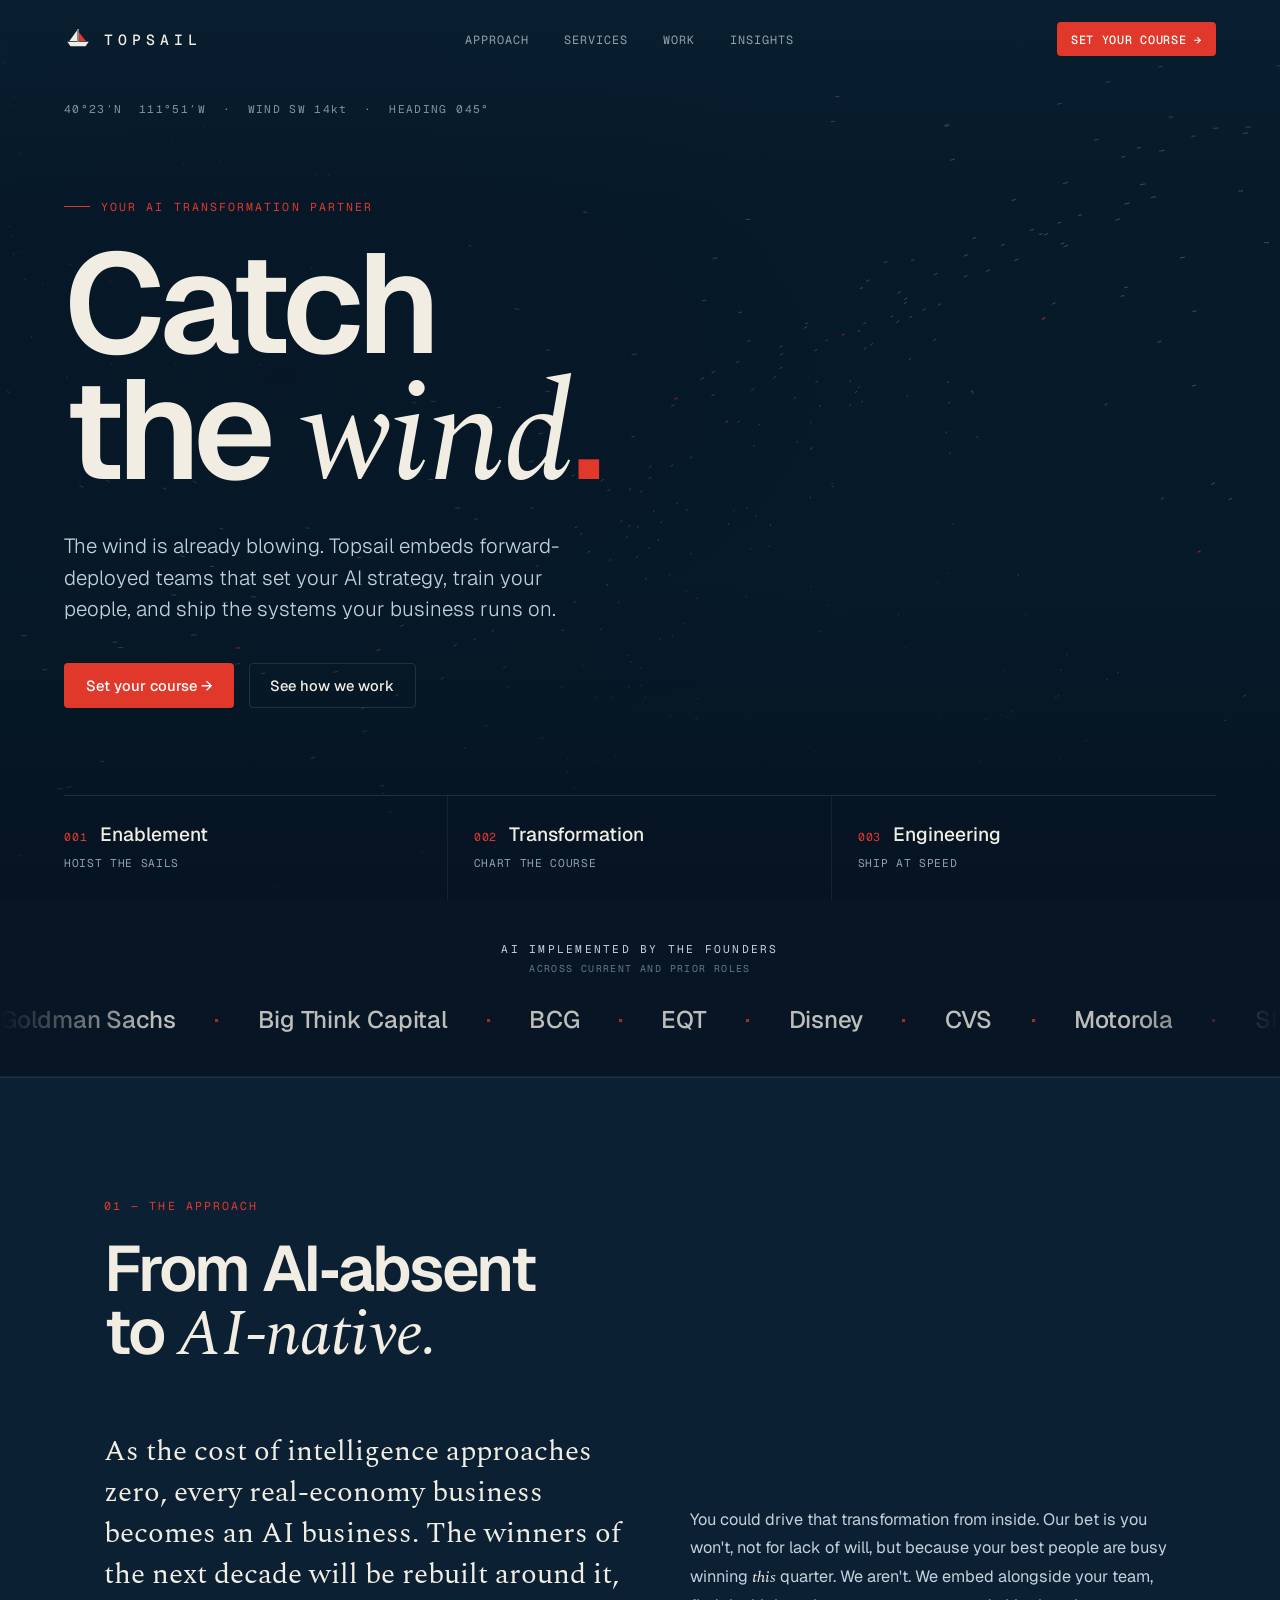
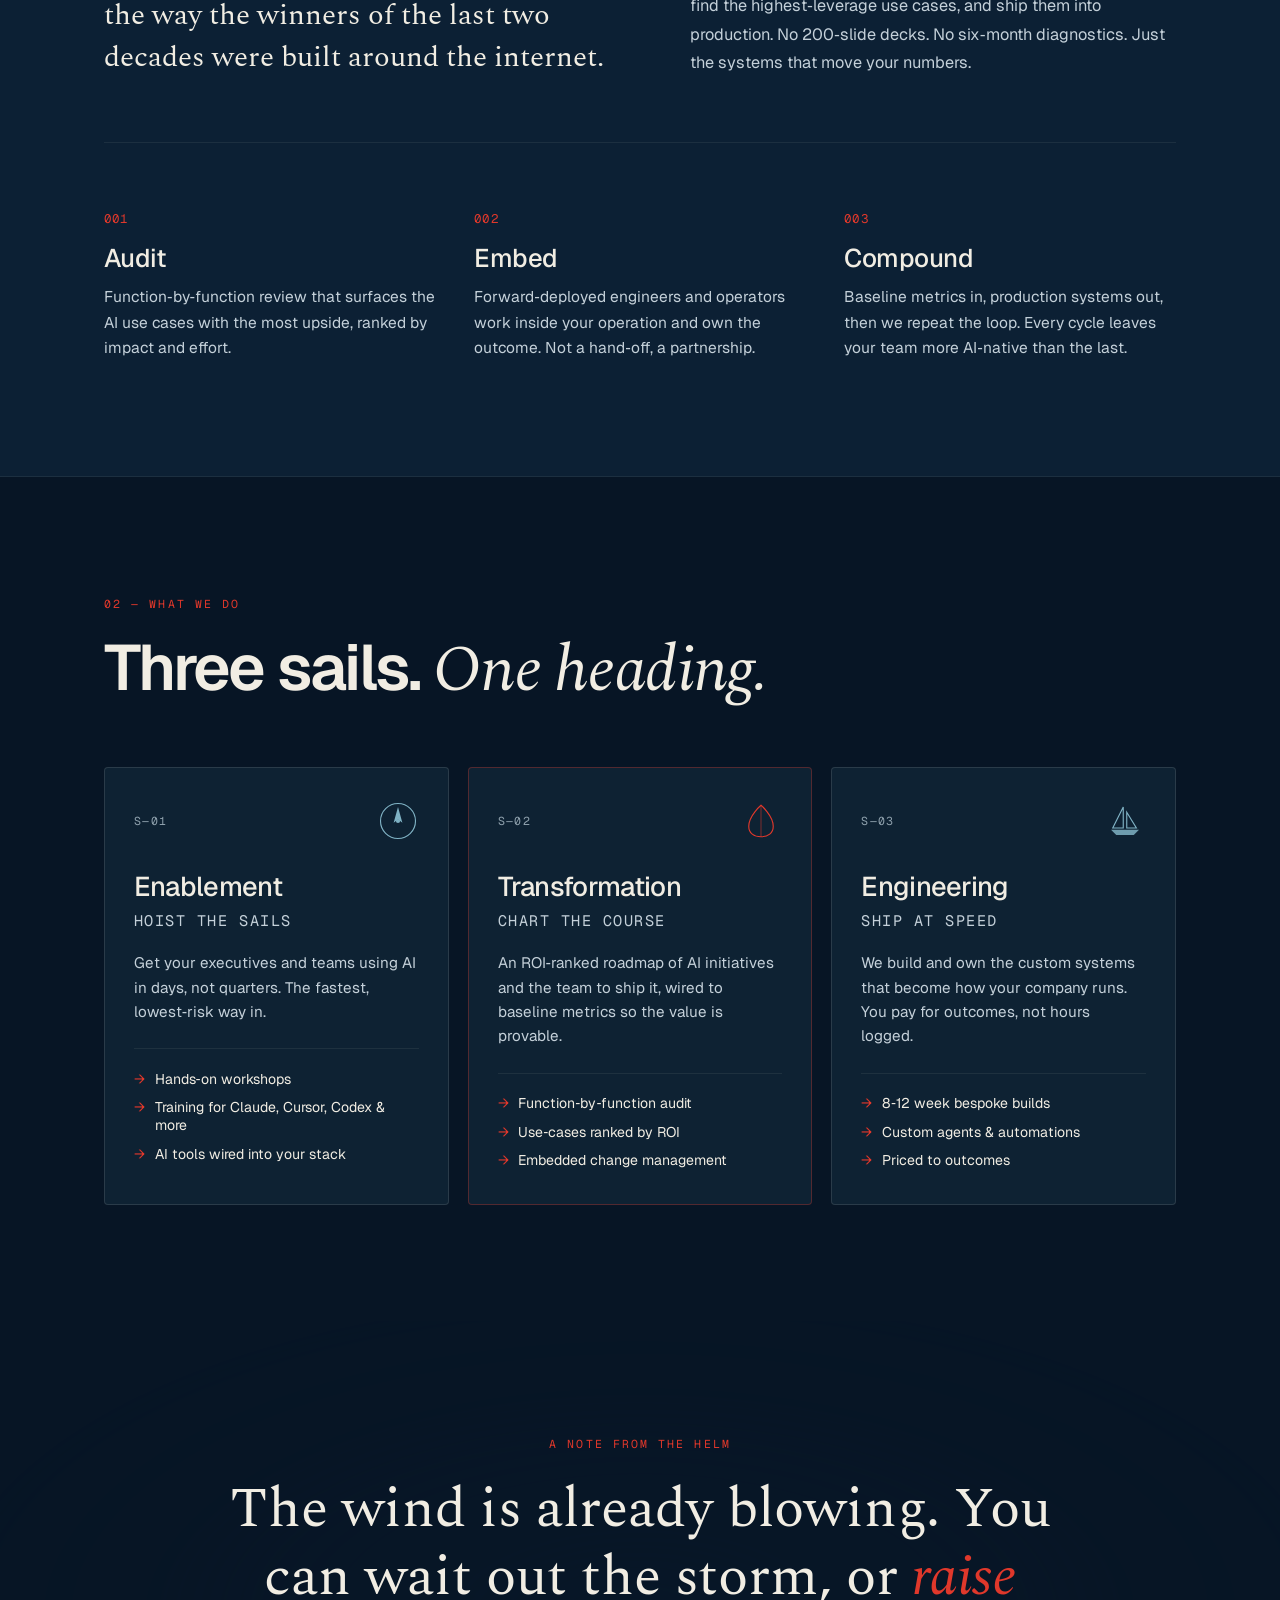
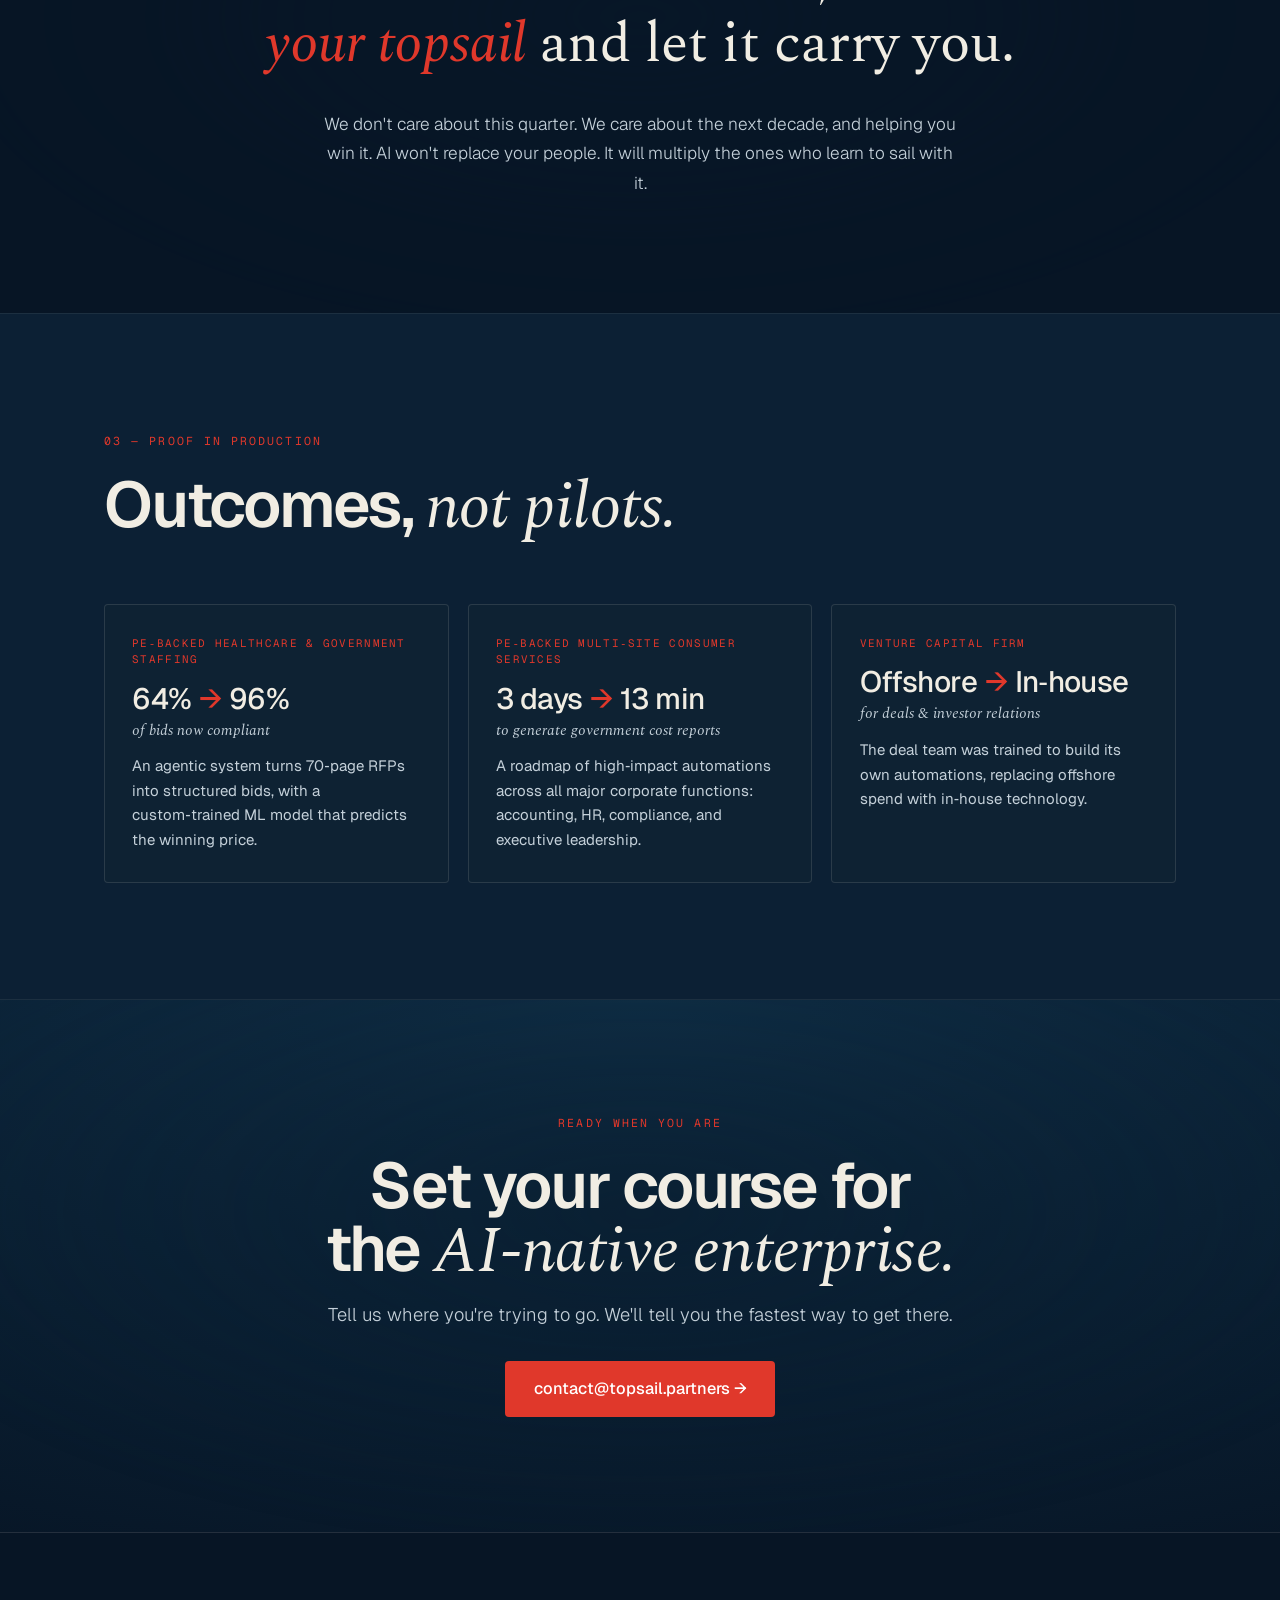
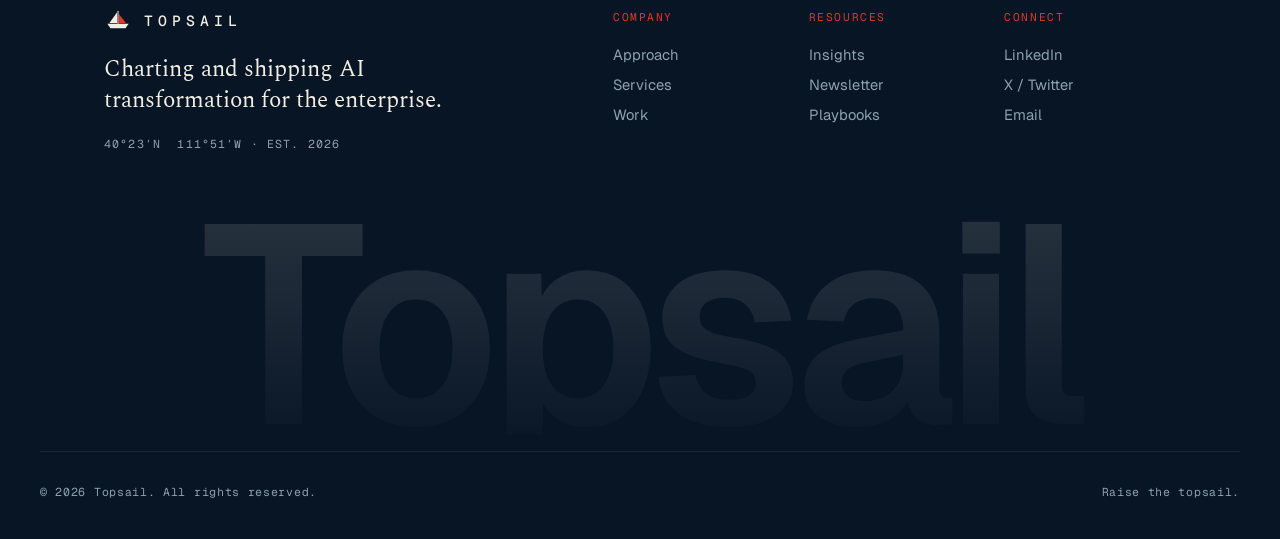
==== index.html @ 663efe36 "Add Insights blog page with wind-driven page transitions - New insights.html: Accenture-style insigh" ====
<!DOCTYPE html>
<html lang="en">
<head>
  <meta charset="UTF-8" />
  <meta name="viewport" content="width=device-width, initial-scale=1.0" />
  <title>Topsail — Your AI transformation partner</title>
  <meta name="description" content="Topsail embeds forward-deployed teams to set your AI strategy, train your people, and build the systems that run your business. Outcomes in weeks, not years." />
  <link rel="preconnect" href="https://fonts.googleapis.com" />
  <link rel="preconnect" href="https://fonts.gstatic.com" crossorigin />
  <link href="https://fonts.googleapis.com/css2?family=Geist:wght@300;400;500;600;700&family=Geist+Mono:wght@400;500&family=Spectral:ital,wght@0,400;0,500;0,600;1,400;1,500;1,600&display=swap" rel="stylesheet" />
  <link rel="stylesheet" href="styles.css" />
  <script>
    /* apply arrival state before first paint so the scene settles in on the wind without a flash */
    (function () { try {
      if (matchMedia("(prefers-reduced-motion: reduce)").matches) return;
      var g = sessionStorage.getItem("topsail:gust"); if (!g) return;
      var d = JSON.parse(g);
      if (d && d.dir && Date.now() - d.ts < 2500) {
        var r = document.documentElement;
        r.classList.add("arriving");
        r.style.setProperty("--wx", d.dir.x);
        r.style.setProperty("--wy", d.dir.y);
      }
    } catch (e) {} })();
  </script>
  <noscript><style>.reveal{opacity:1!important;transform:none!important}.hero__sea,.manifesto__sea{display:none}</style></noscript>
</head>
<body>
  <!-- ===== NAV ===== -->
  <header class="nav" id="nav">
    <a class="nav__brand" href="#top" aria-label="Topsail home">
      <svg class="nav__mark" viewBox="0 0 80 64" aria-hidden="true">
        <line x1="40" y1="40" x2="40" y2="3" stroke="currentColor" stroke-width="3"/>
        <polygon points="37,7 37,38 15,38" fill="currentColor"/>
        <polygon points="43,12 43,38 63,38" fill="#e0382b"/>
        <polygon points="9,40 71,40 62,53 18,53" fill="currentColor"/>
      </svg>
      <span class="nav__word">TOPSAIL</span>
    </a>
    <nav class="nav__links" aria-label="Primary">
      <a href="#approach">Approach</a>
      <a href="#services">Services</a>
      <a href="#work">Work</a>
      <a href="insights.html">Insights</a>
    </nav>
    <a href="#contact" class="btn btn--solid nav__cta">Set your course →</a>
    <button class="nav__menu" id="navMenu" aria-label="Menu" aria-expanded="false" aria-controls="mobileMenu">≡</button>
  </header>

  <!-- ===== MOBILE MENU ===== -->
  <div class="navmenu" id="mobileMenu" aria-hidden="true">
    <a href="#approach">Approach</a>
    <a href="#services">Services</a>
    <a href="#work">Work</a>
    <a href="insights.html">Insights</a>
    <a href="#contact" class="btn btn--solid">Set your course →</a>
  </div>

  <div class="flow">
  <!-- ===== HERO ===== -->
  <section class="hero" id="top">
    <canvas class="hero__sea" id="seaHero" aria-hidden="true"></canvas>
    <div class="hero__veil" aria-hidden="true"></div>
    <div class="hero__fade" aria-hidden="true"></div>

    <p class="hero__coords mono" aria-hidden="true">40°23′N&nbsp;&nbsp;111°51′W&nbsp;&nbsp;·&nbsp;&nbsp;WIND&nbsp;SW&nbsp;14kt&nbsp;&nbsp;·&nbsp;&nbsp;HEADING&nbsp;045°</p>

    <div class="hero__inner">
      <p class="eyebrow reveal"><span class="eyebrow__tick"></span>Your AI transformation partner</p>
      <h1 class="hero__title reveal">Catch<br/>the <span class="ital">wind</span><span class="dot">.</span></h1>
      <p class="hero__sub reveal">
        The wind is already blowing. Topsail embeds forward-deployed teams that set your AI
        strategy, train your people, and ship the systems your business runs on.
      </p>
      <div class="hero__cta reveal">
        <a href="#contact" class="btn btn--solid">Set your course →</a>
        <a href="#approach" class="btn btn--ghost">See how we work</a>
      </div>
    </div>

    <div class="hero__index" aria-hidden="true">
      <div class="hero__idx">
        <div class="hero__idx-row"><span class="mono num">001</span><span class="name">Enablement</span></div>
        <span class="mono tag">Hoist the sails</span>
      </div>
      <div class="hero__idx">
        <div class="hero__idx-row"><span class="mono num">002</span><span class="name">Transformation</span></div>
        <span class="mono tag">Chart the course</span>
      </div>
      <div class="hero__idx">
        <div class="hero__idx-row"><span class="mono num">003</span><span class="name">Engineering</span></div>
        <span class="mono tag">Ship at speed</span>
      </div>
    </div>
  </section>

  <!-- ===== MARQUEE / TRUST ===== -->
  <section class="marquee-wrap" id="marquee">
    <p class="marquee-label mono">AI implemented by the founders</p>
    <p class="marquee-sub mono">across current and prior roles</p>
    <div class="marquee" aria-hidden="true">
      <div class="marquee__track">
        <span>Goldman&nbsp;Sachs</span><i>·</i><span>Big&nbsp;Think&nbsp;Capital</span><i>·</i><span>BCG</span><i>·</i>
        <span>EQT</span><i>·</i><span>Disney</span><i>·</i><span>CVS</span><i>·</i><span>Motorola</span><i>·</i>
        <span>SKIMS</span><i>·</i><span>Allbirds</span><i>·</i><span>Cozy&nbsp;Earth</span><i>·</i><span>Kizik</span><i>·</i>
        <span>Goldman&nbsp;Sachs</span><i>·</i><span>Big&nbsp;Think&nbsp;Capital</span><i>·</i><span>BCG</span><i>·</i>
        <span>EQT</span><i>·</i><span>Disney</span><i>·</i><span>CVS</span><i>·</i><span>Motorola</span><i>·</i>
        <span>SKIMS</span><i>·</i><span>Allbirds</span><i>·</i><span>Cozy&nbsp;Earth</span><i>·</i><span>Kizik</span><i>·</i>
      </div>
    </div>
  </section>

  <!-- ===== APPROACH ===== -->
  <section class="section section--deck approach" id="approach">
    <div class="wrap">
      <div class="section__head">
        <p class="eyebrow reveal">01 — The approach</p>
        <h2 class="display reveal">From AI&#8209;absent<br/>to <span class="ital">AI&#8209;native.</span></h2>
      </div>
      <div class="approach__grid">
        <p class="approach__lead reveal">
          As the cost of intelligence approaches zero, every real&#8209;economy business becomes
          an AI business. The winners of the next decade will be rebuilt around it, the way the
          winners of the last two decades were built around the internet.
        </p>
        <p class="approach__body reveal">
          You could drive that transformation from inside. Our bet is you won't, not for lack of
          will, but because your best people are busy winning <em>this</em> quarter. We aren't.
          We embed alongside your team, find the highest&#8209;leverage use cases, and ship them
          into production. No 200&#8209;slide decks. No six&#8209;month diagnostics. Just the systems
          that move your numbers.
        </p>
      </div>

      <div class="steps">
        <div class="step reveal">
          <span class="step__num mono">001</span>
          <h3>Audit</h3>
          <p>Function&#8209;by&#8209;function review that surfaces the AI use cases with the most upside, ranked by impact and effort.</p>
        </div>
        <div class="step reveal">
          <span class="step__num mono">002</span>
          <h3>Embed</h3>
          <p>Forward&#8209;deployed engineers and operators work inside your operation and own the outcome. Not a hand&#8209;off, a partnership.</p>
        </div>
        <div class="step reveal">
          <span class="step__num mono">003</span>
          <h3>Compound</h3>
          <p>Baseline metrics in, production systems out, then we repeat the loop. Every cycle leaves your team more AI&#8209;native than the last.</p>
        </div>
      </div>
    </div>
  </section>

  <!-- ===== SERVICES ===== -->
  <section class="section section--abyss services" id="services">
    <div class="wrap">
      <div class="section__head">
        <p class="eyebrow reveal">02 — What we do</p>
        <h2 class="display reveal">Three sails. <span class="ital">One heading.</span></h2>
      </div>

      <div class="cards">
        <article class="card reveal">
          <div class="card__top">
            <span class="card__idx mono">S—01</span>
            <svg viewBox="0 0 48 48" class="card__icon" aria-hidden="true">
              <circle cx="24" cy="24" r="20" fill="none" stroke="currentColor" stroke-width="1.3"/>
              <path d="M24 8 L29 26 L24 22 L19 26 Z" fill="currentColor"/>
              <circle cx="24" cy="24" r="2.4" fill="currentColor"/>
            </svg>
          </div>
          <h3>Enablement</h3>
          <p class="card__tag mono">Hoist the sails</p>
          <p>Get your executives and teams using AI in days, not quarters. The fastest, lowest&#8209;risk way in.</p>
          <ul class="card__list">
            <li>Hands&#8209;on workshops</li>
            <li>Training for Claude, Cursor, Codex &amp; more</li>
            <li>AI tools wired into your stack</li>
          </ul>
        </article>

        <article class="card card--accent reveal">
          <div class="card__top">
            <span class="card__idx mono">S—02</span>
            <svg viewBox="0 0 48 48" class="card__icon" aria-hidden="true">
              <path d="M24 6 C24 6 10 18 10 30 C10 38 16 42 24 42 C32 42 38 38 38 30 C38 18 24 6 24 6Z" fill="none" stroke="currentColor" stroke-width="1.3"/>
              <path d="M24 6 L24 42" stroke="currentColor" stroke-width="1.1" opacity="0.55"/>
            </svg>
          </div>
          <h3>Transformation</h3>
          <p class="card__tag mono">Chart the course</p>
          <p>An ROI&#8209;ranked roadmap of AI initiatives and the team to ship it, wired to baseline metrics so the value is provable.</p>
          <ul class="card__list">
            <li>Function&#8209;by&#8209;function audit</li>
            <li>Use&#8209;cases ranked by ROI</li>
            <li>Embedded change management</li>
          </ul>
        </article>

        <article class="card reveal">
          <div class="card__top">
            <span class="card__idx mono">S—03</span>
            <svg viewBox="0 0 48 48" class="card__icon" aria-hidden="true">
              <path d="M8 34 L40 34 L34 40 L14 40 Z" fill="currentColor" opacity="0.85"/>
              <path d="M22 8 L22 32 L10 32 Z" fill="none" stroke="currentColor" stroke-width="1.3"/>
              <path d="M26 14 L26 32 L37 32 Z" fill="none" stroke="currentColor" stroke-width="1.3"/>
            </svg>
          </div>
          <h3>Engineering</h3>
          <p class="card__tag mono">Ship at speed</p>
          <p>We build and own the custom systems that become how your company runs. You pay for outcomes, not hours logged.</p>
          <ul class="card__list">
            <li>8&#8209;12 week bespoke builds</li>
            <li>Custom agents &amp; automations</li>
            <li>Priced to outcomes</li>
          </ul>
        </article>
      </div>
    </div>
  </section>

  <!-- ===== MANIFESTO ===== -->
  <section class="section section--abyss manifesto">
    <canvas class="manifesto__sea" id="seaManifesto" aria-hidden="true"></canvas>
    <div class="wrap manifesto__inner">
      <p class="eyebrow reveal">A note from the helm</p>
      <blockquote class="manifesto__quote reveal">
        The wind is already blowing. You can wait out the storm, or
        <span class="ital accent-text">raise your topsail</span> and let it carry you.
      </blockquote>
      <p class="manifesto__by reveal">
        We don't care about this quarter. We care about the next decade, and helping you win it.
        AI won't replace your people. It will multiply the ones who learn to sail with it.
      </p>
    </div>
  </section>

  <!-- ===== WORK ===== -->
  <section class="section section--deck work" id="work">
    <div class="wrap">
      <div class="section__head">
        <p class="eyebrow reveal">03 — Proof in production</p>
        <h2 class="display reveal">Outcomes, <span class="ital">not pilots.</span></h2>
      </div>
      <div class="work__grid">
        <article class="case reveal">
          <span class="case__sector mono">PE&#8209;backed healthcare &amp; government staffing</span>
          <p class="case__metric">64% <span class="case__arr">→</span> 96%</p>
          <p class="case__cap">of bids now compliant</p>
          <p class="case__desc">An agentic system turns 70&#8209;page RFPs into structured bids, with a custom&#8209;trained ML model that predicts the winning price.</p>
        </article>
        <article class="case reveal">
          <span class="case__sector mono">PE&#8209;backed multi&#8209;site consumer services</span>
          <p class="case__metric">3 days <span class="case__arr">→</span> 13 min</p>
          <p class="case__cap">to generate government cost reports</p>
          <p class="case__desc">A roadmap of high&#8209;impact automations across all major corporate functions: accounting, HR, compliance, and executive leadership.</p>
        </article>
        <article class="case reveal">
          <span class="case__sector mono">Venture capital firm</span>
          <p class="case__metric">Offshore <span class="case__arr">→</span> In&#8209;house</p>
          <p class="case__cap">for deals &amp; investor relations</p>
          <p class="case__desc">The deal team was trained to build its own automations, replacing offshore spend with in&#8209;house technology.</p>
        </article>
      </div>
    </div>
  </section>

  <!-- ===== CTA ===== -->
  <section class="section section--cta cta" id="contact">
    <canvas class="cta__sea" id="seaCta" aria-hidden="true"></canvas>
    <div class="wrap cta__inner">
      <p class="eyebrow reveal">Ready when you are</p>
      <h2 class="display cta__title reveal">Set your course for<br/>the <span class="ital">AI&#8209;native enterprise.</span></h2>
      <p class="cta__sub reveal">Tell us where you're trying to go. We'll tell you the fastest way to get there.</p>
      <a href="mailto:contact@topsail.partners" class="btn btn--solid btn--lg reveal">contact@topsail.partners →</a>
    </div>
  </section>

  <!-- ===== FOOTER ===== -->
  <footer class="footer">
    <div class="wrap footer__top">
      <div class="footer__col">
        <a class="footer__brand" href="#top">
          <svg class="nav__mark" viewBox="0 0 80 64" aria-hidden="true">
            <line x1="40" y1="40" x2="40" y2="3" stroke="currentColor" stroke-width="3"/>
            <polygon points="37,7 37,38 15,38" fill="currentColor"/>
            <polygon points="43,12 43,38 63,38" fill="#e0382b"/>
            <polygon points="9,40 71,40 62,53 18,53" fill="currentColor"/>
          </svg>
          <span class="nav__word">TOPSAIL</span>
        </a>
        <p class="footer__lede">Charting and shipping AI transformation for the enterprise.</p>
        <p class="mono footer__coord">40°23′N&nbsp;&nbsp;111°51′W&nbsp;·&nbsp;EST. 2026</p>
      </div>
      <nav class="footer__nav">
        <div>
          <p class="footer__h mono">Company</p>
          <a href="#approach">Approach</a>
          <a href="#services">Services</a>
          <a href="#work">Work</a>
        </div>
        <div>
          <p class="footer__h mono">Resources</p>
          <a href="insights.html">Insights</a>
          <a href="insights.html">Newsletter</a>
          <a href="insights.html">Playbooks</a>
        </div>
        <div>
          <p class="footer__h mono">Connect</p>
          <a>LinkedIn</a>
          <a>X / Twitter</a>
          <a href="mailto:contact@topsail.partners">Email</a>
        </div>
      </nav>
    </div>
    <div class="footer__wordmark" aria-hidden="true">Topsail</div>
    <div class="wrap footer__legal mono">
      <span>© 2026 Topsail. All rights reserved.</span>
      <span>Raise the topsail.</span>
    </div>
  </footer>
  </div>

  <script src="app.js"></script>
</body>
</html>
---- styles.css ----
/* ============================================================
   TOPSAIL — Direction D · Atmospheric / Generative
   Palette: deep-sea navy gradient, signal-red accent
   Type: Geist (display/body) · Spectral (serif italic) · Geist Mono (labels)
   ============================================================ */

:root {
  --abyss:    #071525;   /* darkest section */
  --deep:     #0b1620;   /* body base */
  --sea:      #0b2236;   /* mid navy */
  --deck:     #0c2034;   /* lifted "deck" section */
  --card:     #0e2233;   /* card surface */
  --card-2:   #102a3e;   /* card hover / accent card */

  --warm:     #f1ede3;   /* warm off-white text */
  --warm-dim: #c4d0d9;   /* light muted */
  --warm-dimmer: #8fa1ad;/* mono labels */
  --steel:    #7f93a0;   /* faint coords */

  --accent:   #e0382b;   /* signal red */
  --accent-2: #7fb2c4;   /* faded chart blue */

  --line:      rgba(241, 237, 227, 0.12);
  --line-soft: rgba(241, 237, 227, 0.07);

  --maxw: 1200px;
  --pad: clamp(20px, 5vw, 64px);
  --r: 4px;

  --f-display: "Geist", "Helvetica Neue", Arial, sans-serif;
  --f-serif: "Spectral", Georgia, serif;
  --f-body: "Geist", system-ui, sans-serif;
  --f-mono: "Geist Mono", ui-monospace, monospace;
}

* { box-sizing: border-box; margin: 0; padding: 0; }
html { scroll-behavior: smooth; }

body {
  font-family: var(--f-body);
  background: var(--deep);
  color: var(--warm);
  -webkit-font-smoothing: antialiased;
  text-rendering: optimizeLegibility;
  overflow-x: hidden;
}

img, svg, canvas { display: block; max-width: 100%; }
a { color: inherit; text-decoration: none; }

/* ---------- typographic helpers ---------- */
.display {
  font-family: var(--f-display);
  font-weight: 600;
  line-height: 0.98;
  letter-spacing: -0.035em;
  font-size: clamp(2.3rem, 5vw, 4.1rem);
  color: var(--warm);
}
.ital {
  font-family: var(--f-serif);
  font-style: italic;
  font-weight: 400;
  letter-spacing: -0.01em;
}
.accent-text { color: var(--accent); }

.eyebrow {
  display: inline-flex; align-items: center; gap: 11px;
  font-family: var(--f-mono);
  font-size: 0.72rem;
  letter-spacing: 0.18em;
  text-transform: uppercase;
  color: var(--accent);
  margin-bottom: 1.6rem;
}
.eyebrow__tick { width: 26px; height: 1px; background: var(--accent); display: inline-block; }
.mono { font-family: var(--f-mono); }

.wrap { width: 100%; max-width: var(--maxw); margin: 0 auto; padding-inline: var(--pad); }
.wrap--narrow { max-width: 820px; }

/* ---------- buttons ---------- */
.btn {
  display: inline-flex; align-items: center; gap: 0.5em;
  font-family: var(--f-body);
  font-size: 0.92rem; font-weight: 500;
  padding: 0.8em 1.4em;
  border-radius: var(--r);
  border: 1px solid transparent;
  transition: transform .25s cubic-bezier(.2,.7,.3,1), background .25s, border-color .25s;
  white-space: nowrap;
}
.btn--solid { background: var(--accent); color: #fff; }
.btn--solid:hover { transform: translateY(-2px); background: #f0463a; }
.btn--ghost { border-color: var(--line); color: var(--warm); }
.btn--ghost:hover { border-color: var(--warm-dim); transform: translateY(-2px); }
.btn--lg { font-size: 1.02rem; padding: 1em 1.7em; }

/* ============================================================
   NAV
   ============================================================ */
.nav {
  position: fixed; top: 0; left: 0; right: 0; z-index: 50;
  display: flex; align-items: center; justify-content: space-between;
  gap: 1.5rem;
  padding: 1.4rem var(--pad);
  transition: background .3s, border-color .3s, padding .3s;
  border-bottom: 1px solid transparent;
}
.nav.scrolled {
  background: rgba(7, 21, 37, 0.74);
  backdrop-filter: blur(14px) saturate(140%);
  border-bottom: 1px solid var(--line);
  padding-block: 0.95rem;
}
.nav__brand, .footer__brand { display: flex; align-items: center; gap: 12px; color: var(--warm); }
.nav__mark { width: 28px; height: 22px; }
.nav__word { font-family: var(--f-mono); font-size: 0.92rem; letter-spacing: 0.34em; font-weight: 500; }
.nav__links { display: flex; gap: 2.2rem; }
.nav__links a {
  font-family: var(--f-mono); font-size: 0.74rem; letter-spacing: 0.08em; text-transform: uppercase;
  color: var(--warm-dimmer); position: relative; padding: 2px 0; transition: color .2s;
}
.nav__links a::after {
  content: ""; position: absolute; left: 0; bottom: -4px; width: 0; height: 1px;
  background: var(--accent); transition: width .25s;
}
.nav__links a:hover { color: var(--warm); }
.nav__links a:hover::after { width: 100%; }
.nav__cta { font-size: 0.74rem; font-family: var(--f-mono); letter-spacing: 0.06em; text-transform: uppercase; padding: 0.7em 1.1em; }
.nav__menu { display: none; background: none; border: none; color: var(--warm); font-size: 1.6rem; cursor: pointer; line-height: 1; z-index: 51; }

/* mobile menu panel */
.navmenu {
  position: fixed; top: 0; left: 0; right: 0; z-index: 49;
  display: none; flex-direction: column; gap: 0.4rem;
  padding: 5.4rem var(--pad) 2rem;
  background: rgba(7, 21, 37, 0.97); backdrop-filter: blur(16px) saturate(140%);
  border-bottom: 1px solid var(--line);
  transform: translateY(-100%); opacity: 0; pointer-events: none;
  transition: transform .35s cubic-bezier(.2,.7,.3,1), opacity .3s;
}
.navmenu.open { transform: translateY(0); opacity: 1; pointer-events: auto; }
.navmenu a:not(.btn) {
  font-family: var(--f-mono); text-transform: uppercase; letter-spacing: 0.1em;
  font-size: 0.92rem; color: var(--warm-dim); padding: 0.75rem 0;
  border-bottom: 1px solid var(--line-soft);
}
.navmenu a:not(.btn):active { color: var(--warm); }
.navmenu .btn { margin-top: 1rem; justify-content: center; }

/* ============================================================
   HERO
   ============================================================ */
.hero {
  position: relative; min-height: 100svh;
  display: flex; flex-direction: column;
  padding: 7rem var(--pad) 0;
  background: radial-gradient(120% 100% at 70% 0%, #103048 0%, #0b2236 46%, #071525 100%);
  overflow: hidden;
}
.hero__sea { position: absolute; inset: 0; width: 100%; height: 100%; z-index: 0; }
.hero__veil {
  position: absolute; inset: 0; z-index: 1; pointer-events: none;
  background: radial-gradient(90% 70% at 22% 42%, rgba(7,21,37,.62) 0%, rgba(7,21,37,0) 62%);
}
.hero__fade {
  position: absolute; inset: 0; z-index: 1; pointer-events: none;
  background: linear-gradient(180deg, rgba(11,34,54,.5) 0%, rgba(11,34,54,0) 22%, rgba(7,21,37,0) 64%, rgba(6,18,33,.92) 100%);
}
.hero__coords {
  position: absolute; top: 6.4rem; left: var(--pad); z-index: 5;
  font-size: 0.7rem; letter-spacing: 0.12em; color: var(--steel);
}
.hero__inner { position: relative; z-index: 5; flex: 1; display: flex; flex-direction: column; justify-content: center; max-width: 1000px; padding: 3rem 0; }
.hero__title {
  font-family: var(--f-display);
  font-size: clamp(3.4rem, 11vw, 8.8rem);
  font-weight: 600; line-height: 0.9; letter-spacing: -0.045em;
  margin-bottom: 1.8rem;
}
.hero__title .ital { font-weight: 400; }
.hero__title .dot { color: var(--accent); }
.hero__sub {
  font-size: clamp(1.05rem, 1.6vw, 1.28rem); font-weight: 300;
  color: var(--warm-dim); max-width: 540px; line-height: 1.55; margin-bottom: 2.4rem;
}
.hero__cta { display: flex; gap: 0.9rem; flex-wrap: wrap; }

/* hero numbered index strip */
.hero__index {
  position: relative; z-index: 5;
  display: grid; grid-template-columns: repeat(3, 1fr);
  border-top: 1px solid var(--line);
}
.hero__idx { padding: 26px 0 30px; padding-right: 40px; }
.hero__idx:not(:last-child) { border-right: 1px solid var(--line-soft); }
.hero__idx { padding-left: clamp(0px, 2vw, 28px); }
.hero__idx:first-child { padding-left: 0; }
.hero__idx-row { display: flex; align-items: baseline; gap: 12px; }
.hero__idx .num { font-size: 0.72rem; color: var(--accent); letter-spacing: 0.08em; }
.hero__idx .name { font-size: 1.2rem; font-weight: 500; color: var(--warm); }
.hero__idx .tag { display: block; font-size: 0.7rem; letter-spacing: 0.06em; text-transform: uppercase; color: var(--warm-dimmer); margin-top: 9px; }

/* ============================================================
   MARQUEE
   ============================================================ */
.marquee-wrap {
  background: var(--abyss); border-bottom: 1px solid var(--line-soft); padding: 2.6rem 0;
}
.marquee-label {
  text-align: center; font-size: 0.7rem; letter-spacing: 0.2em; text-transform: uppercase;
  color: var(--warm-dim); margin-bottom: 0.4rem;
}
.marquee-sub {
  text-align: center; font-size: 0.62rem; letter-spacing: 0.14em; text-transform: uppercase;
  color: var(--warm-dimmer); opacity: 0.7; margin-bottom: 1.8rem;
}
.marquee { overflow: hidden; -webkit-mask-image: linear-gradient(90deg, transparent, #000 12%, #000 88%, transparent); mask-image: linear-gradient(90deg, transparent, #000 12%, #000 88%, transparent); }
.marquee__track {
  display: flex; align-items: center; gap: 2.4rem; width: max-content;
  animation: scroll 40s linear infinite;
  font-family: var(--f-display); font-size: 1.5rem; font-weight: 500; color: var(--warm);
}
.marquee__track i { color: var(--accent); font-style: normal; opacity: .7; }
.marquee__track span { opacity: .78; letter-spacing: -0.01em; }
@keyframes scroll { to { transform: translateX(-50%); } }

/* ============================================================
   SECTION SCAFFOLD
   ============================================================ */
.section { padding: clamp(4.5rem, 9vw, 8.5rem) 0; position: relative; }
.section--abyss { background: var(--abyss); }
.section--deck { background: var(--deck); border-top: 1px solid var(--line-soft); border-bottom: 1px solid var(--line-soft); }
.section__head { margin-bottom: clamp(2.6rem, 5vw, 4.2rem); max-width: 820px; }

/* ---------- approach ---------- */
.approach__grid {
  display: grid; grid-template-columns: 1.1fr 1fr; gap: clamp(1.6rem, 4vw, 4rem);
  padding-bottom: clamp(2.5rem, 5vw, 4.5rem); border-bottom: 1px solid var(--line-soft);
}
.approach__lead { font-family: var(--f-serif); font-size: clamp(1.35rem, 2.3vw, 1.9rem); font-weight: 400; line-height: 1.4; color: var(--warm); }
.approach__body { font-size: 1.02rem; line-height: 1.75; color: var(--warm-dim); align-self: end; }
.approach__body em { font-family: var(--f-serif); font-style: italic; color: var(--warm); }

.steps { display: grid; grid-template-columns: repeat(3,1fr); gap: clamp(1.4rem, 3vw, 3rem); margin-top: clamp(2.6rem,5vw,4rem); }
.step__num { font-size: 0.78rem; color: var(--accent); letter-spacing: 0.1em; }
.step h3 { font-family: var(--f-display); font-size: 1.6rem; font-weight: 500; margin: 0.8rem 0 0.6rem; letter-spacing: -0.02em; }
.step p { color: var(--warm-dim); line-height: 1.65; font-size: 0.97rem; }

/* ---------- services cards ---------- */
.cards { display: grid; grid-template-columns: repeat(3, 1fr); gap: 1.2rem; }
.card {
  background: var(--card); border: 1px solid var(--line); border-radius: var(--r);
  padding: 2rem 1.8rem 2.2rem; display: flex; flex-direction: column;
  transition: transform .3s cubic-bezier(.2,.7,.3,1), border-color .3s, background .3s;
  position: relative; overflow: hidden;
}
.card::before {
  content: ""; position: absolute; inset: 0; pointer-events: none; opacity: 0;
  background: radial-gradient(120% 80% at 50% -10%, rgba(224,56,43,.16), transparent 60%);
  transition: opacity .35s;
}
.card:hover { transform: translateY(-6px); border-color: rgba(224,56,43,.45); background: var(--card-2); }
.card:hover::before { opacity: 1; }
.card--accent { border-color: rgba(224,56,43,.32); }
.card__top { display: flex; align-items: center; justify-content: space-between; margin-bottom: 1.7rem; }
.card__idx { font-size: 0.72rem; color: var(--warm-dimmer); letter-spacing: 0.12em; }
.card__icon { width: 42px; height: 42px; color: var(--accent-2); }
.card--accent .card__icon { color: var(--accent); }
.card h3 { font-family: var(--f-display); font-size: 1.7rem; font-weight: 500; margin-bottom: 0.35rem; letter-spacing: -0.025em; }
.card__tag { font-size: 0.72rem; color: var(--accent); letter-spacing: 0.1em; text-transform: uppercase; margin-bottom: 1.1rem; }
.card > p { color: var(--warm-dim); line-height: 1.6; font-size: 0.95rem; }
.card__list { list-style: none; margin-top: 1.5rem; padding-top: 1.3rem; border-top: 1px solid var(--line-soft); display: grid; gap: 0.65rem; }
.card__list li { font-size: 0.88rem; color: var(--warm); padding-left: 1.3rem; position: relative; }
.card__list li::before { content: "→"; position: absolute; left: 0; color: var(--accent); }

/* ---------- manifesto ---------- */
.manifesto { overflow: hidden; }
.manifesto__sea { position: absolute; inset: 0; width: 100%; height: 100%; z-index: 0; opacity: 0.4; -webkit-mask-image: radial-gradient(70% 70% at 50% 50%, #000 0%, transparent 78%); mask-image: radial-gradient(70% 70% at 50% 50%, #000 0%, transparent 78%); }
.manifesto__inner { position: relative; z-index: 1; max-width: 960px; text-align: center; margin-inline: auto; }
.manifesto .eyebrow { display: block; text-align: center; }
.manifesto__quote { font-family: var(--f-serif); font-size: clamp(2rem, 4.4vw, 3.5rem); font-weight: 400; line-height: 1.2; margin-bottom: 2rem; color: var(--warm); }
.manifesto__by { max-width: 640px; margin: 0 auto; color: var(--warm-dim); font-size: 1.08rem; line-height: 1.7; font-weight: 300; }

/* ---------- work ---------- */
.work__grid { display: grid; grid-template-columns: repeat(3,1fr); gap: 1.2rem; }
.case { background: var(--card); border: 1px solid var(--line); border-radius: var(--r); padding: 1.9rem 1.7rem; display: flex; flex-direction: column; transition: transform .3s, border-color .3s; }
.case:hover { transform: translateY(-5px); border-color: rgba(224,56,43,.4); }
.case__sector { font-size: 0.68rem; letter-spacing: 0.12em; text-transform: uppercase; color: var(--accent); line-height: 1.5; }
.case__metric { font-family: var(--f-display); font-size: clamp(1.5rem,2.3vw,1.85rem); font-weight: 500; color: var(--warm); margin: 1rem 0 0.25rem; line-height: 1.05; letter-spacing: -0.02em; }
.case__arr { color: var(--accent); padding: 0 0.04em; }
.case__cap { font-family: var(--f-serif); font-style: italic; font-size: 0.92rem; color: var(--warm-dim); margin-bottom: 0.8rem; }
.case__desc { color: var(--warm-dim); line-height: 1.62; font-size: 0.94rem; flex: 1; }

/* ---------- cta ---------- */
.cta { background: radial-gradient(120% 120% at 50% 0%, #103048 0%, #0b2236 50%, #071525 100%); overflow: hidden; }
.cta__sea { position: absolute; inset: 0; width: 100%; height: 100%; z-index: 0; opacity: 0.5; -webkit-mask-image: radial-gradient(80% 80% at 50% 40%, #000 0%, transparent 80%); mask-image: radial-gradient(80% 80% at 50% 40%, #000 0%, transparent 80%); }
.cta__inner { position: relative; z-index: 1; text-align: center; max-width: 780px; margin-inline: auto; }
.cta .eyebrow { display: block; }
.cta__title { margin-bottom: 1.2rem; }
.cta__sub { color: var(--warm-dim); font-size: 1.15rem; font-weight: 300; margin-bottom: 2.2rem; }

/* ============================================================
   FOOTER
   ============================================================ */
.footer { background: var(--abyss); border-top: 1px solid var(--line); padding-top: clamp(3.5rem,6vw,5.5rem); overflow: hidden; }
.footer__top { display: grid; grid-template-columns: 1fr 1.2fr; gap: 2.5rem; padding-bottom: 3rem; }
.footer__brand { margin-bottom: 1.4rem; }
.footer__lede { font-family: var(--f-serif); font-size: 1.45rem; font-weight: 400; max-width: 360px; line-height: 1.35; color: var(--warm); }
.footer__coord { margin-top: 1.2rem; font-size: 0.72rem; color: var(--warm-dimmer); letter-spacing: 0.1em; }
.footer__nav { display: grid; grid-template-columns: repeat(3,1fr); gap: 1.5rem; }
.footer__h { font-size: 0.7rem; letter-spacing: 0.14em; text-transform: uppercase; color: var(--accent); margin-bottom: 1rem; }
.footer__nav a { display: block; color: var(--warm-dimmer); font-size: 0.92rem; padding: 0.34rem 0; transition: color .2s; cursor: pointer; }
.footer__nav a:hover { color: var(--warm); }
.footer__wordmark {
  font-family: var(--f-display); font-weight: 600; text-align: center;
  font-size: clamp(4rem, 22vw, 19rem); line-height: 0.78; letter-spacing: -0.04em;
  background: linear-gradient(180deg, rgba(241,237,227,.14), rgba(241,237,227,.015));
  -webkit-background-clip: text; background-clip: text; -webkit-text-fill-color: transparent;
  padding-top: 1rem; user-select: none;
}
.footer__legal { display: flex; justify-content: space-between; gap: 1rem; padding: 2rem 0 2.5rem; border-top: 1px solid var(--line-soft); margin-top: 1rem; font-size: 0.72rem; color: var(--warm-dimmer); letter-spacing: 0.06em; flex-wrap: wrap; }

/* ============================================================
   REVEAL ANIMATION
   ============================================================ */
.reveal { opacity: 0; transform: translateY(22px); transition: opacity .7s cubic-bezier(.2,.7,.3,1), transform .7s cubic-bezier(.2,.7,.3,1); }
.reveal.in { opacity: 1; transform: none; }

/* ============================================================
   RESPONSIVE
   ============================================================ */
@media (max-width: 940px) {
  .nav__links, .nav__cta { display: none; }
  .nav__menu { display: block; }
  .navmenu { display: flex; }
  .approach__grid { grid-template-columns: 1fr; }
  .steps, .cards, .work__grid { grid-template-columns: 1fr; }
  .footer__top { grid-template-columns: 1fr; }
  .hero__coords { display: none; }
  .hero__index { grid-template-columns: 1fr; }
  .hero__idx { border-right: none !important; border-top: 1px solid var(--line-soft); padding: 18px 0; }
  .hero__idx:first-child { border-top: none; }
}
@media (max-width: 560px) {
  .footer__nav { grid-template-columns: 1fr 1fr; }
  .hero__cta { flex-direction: column; align-items: stretch; }
  .btn { justify-content: center; }
}

@media (prefers-reduced-motion: reduce) {
  *, *::before, *::after { animation: none !important; scroll-behavior: auto; }
  .reveal { opacity: 1; transform: none; }
}

/* ============================================================
   INSIGHTS / BLOG
   ============================================================ */
.ins-hero {
  position: relative; overflow: hidden;
  min-height: 62vh; display: flex; align-items: flex-end;
  padding: 9rem 0 clamp(3rem, 6vw, 5rem);
  background: radial-gradient(120% 120% at 72% 0%, #103048 0%, #0b2236 48%, #071525 100%);
}
.ins-hero__fade {
  position: absolute; inset: 0; z-index: 1; pointer-events: none;
  background: linear-gradient(180deg, rgba(11,34,54,.45) 0%, rgba(7,21,37,0) 40%, rgba(6,18,33,.96) 100%);
}
.ins-hero__inner { position: relative; z-index: 5; }
.ins-hero__title {
  font-family: var(--f-display); font-weight: 600;
  font-size: clamp(3rem, 8.5vw, 6.4rem); line-height: 0.92; letter-spacing: -0.045em;
  margin-bottom: 1.5rem;
}
.ins-hero__title .ital { font-weight: 400; }
.ins-hero__sub {
  font-size: clamp(1.02rem, 1.5vw, 1.22rem); font-weight: 300;
  color: var(--warm-dim); max-width: 600px; line-height: 1.6;
}

/* kicker label above a block */
.ins-kicker {
  font-size: 0.7rem; letter-spacing: 0.2em; text-transform: uppercase;
  color: var(--accent); margin-bottom: 1.6rem;
}

/* ---------- generative cover art (no images) ---------- */
.post__cover {
  position: relative; aspect-ratio: 16 / 9; overflow: hidden;
  border-radius: var(--r); background: #0c2336; border: 1px solid var(--line-soft);
}
.post__cover::before, .post__cover::after { content: ""; position: absolute; pointer-events: none; }
.cov--grid  { background: linear-gradient(135deg, #11314a, #0a1c2c 72%); }
.cov--grid::before {
  inset: 0;
  background-image: radial-gradient(circle at center, rgba(192,206,218,.30) 1.2px, transparent 1.6px);
  background-size: 17px 17px; opacity: .55;
  -webkit-mask-image: radial-gradient(120% 120% at 80% 10%, #000, transparent 78%);
  mask-image: radial-gradient(120% 120% at 80% 10%, #000, transparent 78%);
}
.cov--grid::after {
  left: 9%; top: 64%; width: 48%; height: 1.5px; background: var(--accent);
  transform: rotate(-19deg); transform-origin: left center;
  box-shadow: 0 0 16px rgba(224,56,43,.75);
}
.cov--lines { background: linear-gradient(135deg, #0f314a, #0a1b2b 75%); }
.cov--lines::before {
  inset: -20%;
  background: repeating-linear-gradient(118deg, transparent 0 14px, rgba(192,206,218,.16) 14px 15px);
}
.cov--lines::after {
  left: 0; right: 0; top: 47%; height: 2px;
  background: linear-gradient(90deg, transparent, var(--accent) 45%, transparent);
  opacity: .85;
}
.cov--rings { background: radial-gradient(130% 130% at 72% 32%, #143b54, #091a29 72%); }
.cov--rings::before {
  inset: 0;
  background: repeating-radial-gradient(circle at 72% 34%, transparent 0 17px, rgba(192,206,218,.18) 17px 18.5px);
}
.cov--rings::after {
  left: calc(72% - 5px); top: calc(34% - 5px); width: 10px; height: 10px; border-radius: 50%;
  background: var(--accent); box-shadow: 0 0 18px rgba(224,56,43,.9);
}
.cov--sail { background: linear-gradient(135deg, #123750, #0a1d2e 78%); }
.cov--sail::before {
  inset: 0; background: rgba(192,206,218,.12);
  clip-path: polygon(50% 16%, 50% 88%, 16% 88%);
}
.cov--sail::after {
  inset: 0; background: var(--accent); opacity: .8;
  clip-path: polygon(54% 22%, 54% 88%, 86% 88%);
}

.post__type {
  position: absolute; z-index: 2; left: 12px; top: 12px;
  font-size: 0.6rem; letter-spacing: 0.14em; text-transform: uppercase;
  color: var(--warm); background: rgba(7,21,37,.62); backdrop-filter: blur(4px);
  border: 1px solid var(--line); border-radius: 2px; padding: 4px 8px;
}

/* ---------- featured lead ---------- */
.ins-featured-sec { padding-top: clamp(3rem, 6vw, 4.5rem); }
.ins-lead {
  display: grid; grid-template-columns: 1.05fr 1fr; gap: clamp(1.5rem, 4vw, 3.4rem);
  align-items: center; padding: 1.2rem; border: 1px solid var(--line);
  border-radius: var(--r); background: var(--card);
  transition: transform .35s cubic-bezier(.2,.7,.3,1), border-color .35s, background .35s;
}
.ins-lead:hover { transform: translateY(-4px); border-color: rgba(224,56,43,.4); background: var(--card-2); }
.ins-lead__cover { aspect-ratio: 4 / 3; min-height: 240px; }
.ins-lead__body { padding: 0.8rem 1.4rem 0.8rem 0; }
.post__cat { font-size: 0.68rem; letter-spacing: 0.14em; text-transform: uppercase; color: var(--accent); }
.ins-lead__title {
  font-family: var(--f-display); font-weight: 600; letter-spacing: -0.03em; line-height: 1.04;
  font-size: clamp(1.7rem, 3vw, 2.5rem); margin: 0.9rem 0 1rem;
}
.ins-lead__title .ital { font-weight: 400; }
.ins-lead__excerpt { color: var(--warm-dim); line-height: 1.65; font-size: 1.02rem; margin-bottom: 1.4rem; }
.post__meta { font-size: 0.72rem; letter-spacing: 0.08em; color: var(--warm-dimmer); }

/* ---------- topic categories ---------- */
.ins-topics { padding-top: clamp(3rem, 6vw, 5rem); }
.ins-cat { padding: clamp(2.6rem, 5vw, 4rem) 0; border-top: 1px solid var(--line-soft); }
.ins-cat:first-child { border-top: none; padding-top: 0; }
.ins-cat__head { display: flex; align-items: flex-end; justify-content: space-between; gap: 1.5rem; margin-bottom: 2.2rem; }
.ins-cat__title { font-family: var(--f-display); font-weight: 500; font-size: clamp(1.5rem, 2.6vw, 2.1rem); letter-spacing: -0.025em; }
.ins-cat__intro { font-family: var(--f-serif); font-style: italic; color: var(--warm-dim); font-size: 1.05rem; margin-top: 0.5rem; }
.ins-cat__all { font-size: 0.72rem; letter-spacing: 0.1em; text-transform: uppercase; color: var(--warm-dimmer); white-space: nowrap; transition: color .2s; padding-bottom: 0.3rem; }
.ins-cat__all:hover { color: var(--accent); }

.ins-row { display: grid; grid-template-columns: repeat(3, 1fr); gap: 1.4rem; }
.post { display: flex; flex-direction: column; gap: 1rem; }
.post .post__cover { transition: transform .35s cubic-bezier(.2,.7,.3,1); }
.post:hover .post__cover { transform: translateY(-5px); }
.post:hover .post__cover { border-color: rgba(224,56,43,.45); }
.post__body { display: flex; flex-direction: column; gap: 0.55rem; }
.post__title {
  font-family: var(--f-display); font-weight: 500; font-size: 1.18rem;
  line-height: 1.24; letter-spacing: -0.018em; color: var(--warm);
  transition: color .2s;
}
.post:hover .post__title { color: #fff; }
.post:hover .post__title { text-decoration: underline; text-decoration-color: rgba(224,56,43,.5); text-underline-offset: 3px; }

/* ---------- subscribe band ---------- */
.ins-sub__inner { display: grid; grid-template-columns: 1.1fr 1fr; gap: clamp(2rem, 5vw, 4rem); align-items: center; }
.ins-sub__copy .display { font-size: clamp(1.9rem, 3.6vw, 3rem); margin-bottom: 1rem; }
.ins-sub__lede { color: var(--warm-dim); font-size: 1.05rem; line-height: 1.65; font-weight: 300; max-width: 460px; }
.ins-sub__form { display: flex; gap: 0.7rem; flex-wrap: wrap; }
.ins-sub__input {
  flex: 1; min-width: 220px; background: var(--abyss); border: 1px solid var(--line);
  border-radius: var(--r); color: var(--warm); padding: 0.95em 1.1em; font-size: 0.92rem;
  letter-spacing: 0.04em; transition: border-color .25s;
}
.ins-sub__input::placeholder { color: var(--warm-dimmer); }
.ins-sub__input:focus { outline: none; border-color: var(--accent); }
.ins-sub__form .btn { white-space: nowrap; }

/* ---------- insights responsive ---------- */
@media (max-width: 940px) {
  .ins-lead { grid-template-columns: 1fr; }
  .ins-lead__cover { aspect-ratio: 16 / 9; min-height: 0; }
  .ins-lead__body { padding: 0.4rem 0.6rem 0.8rem; }
  .ins-row { grid-template-columns: 1fr 1fr; }
  .ins-sub__inner { grid-template-columns: 1fr; }
}
@media (max-width: 620px) {
  .ins-row { grid-template-columns: 1fr; }
  .ins-cat__head { flex-direction: column; align-items: flex-start; gap: 0.6rem; }
  .hero__coords { display: none; }
}

/* ============================================================
   WIND PAGE TRANSITIONS
   The scene rides the live wind vector (--wx / --wy) between pages.
   ============================================================ */
.flow { will-change: transform, opacity; }

/* leaving: the scene is carried off downwind, accelerating */
@keyframes flowOut {
  to { opacity: 0; transform: translate(calc(var(--wx, 1) * 8vw), calc(var(--wy, 0) * 8vw)) scale(0.985); }
}
/* arriving: settles in from upwind, decelerating to rest */
@keyframes flowIn {
  from { opacity: 0; transform: translate(calc(var(--wx, 1) * -7vw), calc(var(--wy, 0) * -7vw)) scale(1.012); }
  to   { opacity: 1; transform: none; }
}
html.leaving .flow  { animation: flowOut 0.43s cubic-bezier(.55, 0, .85, .35) both; }
html.arriving .flow { animation: flowIn 0.82s cubic-bezier(.16, .84, .3, 1) both; }

/* the nav fades with the gust so the whole frame moves together */
@keyframes navFade   { to   { opacity: 0; } }
@keyframes navFadeIn { from { opacity: 0; } to { opacity: 1; } }
html.leaving .nav, html.leaving .navmenu { animation: navFade 0.34s ease-in both; }
html.arriving .nav { animation: navFadeIn 0.6s ease-out 0.12s both; }

/* a translucent spray sheet sweeps the seam */
.gust {
  position: fixed; inset: -25vmax; z-index: 120; pointer-events: none; opacity: 0;
  transform: translateX(-130%); filter: blur(3px);
  background: linear-gradient(100deg,
    transparent 40%,
    rgba(180, 205, 220, 0.08) 46%,
    rgba(224, 56, 43, 0.16) 50%,
    rgba(180, 205, 220, 0.08) 54%,
    transparent 60%);
}
@keyframes gustOut { 0% { opacity: 0; transform: translateX(-130%); } 35% { opacity: 1; } 100% { opacity: 1; transform: translateX(12%); } }
@keyframes gustIn  { 0% { opacity: 1; transform: translateX(12%); } 100% { opacity: 0; transform: translateX(145%); } }
html.leaving .gust  { animation: gustOut 0.5s cubic-bezier(.4, 0, .7, .4) both; }
html.arriving .gust { animation: gustIn 0.8s cubic-bezier(.2, .7, .3, 1) both; }

@media (prefers-reduced-motion: reduce) {
  html.leaving .flow, html.arriving .flow,
  html.leaving .nav, html.leaving .navmenu, html.arriving .nav,
  .gust { animation: none !important; opacity: 1 !important; transform: none !important; }
}
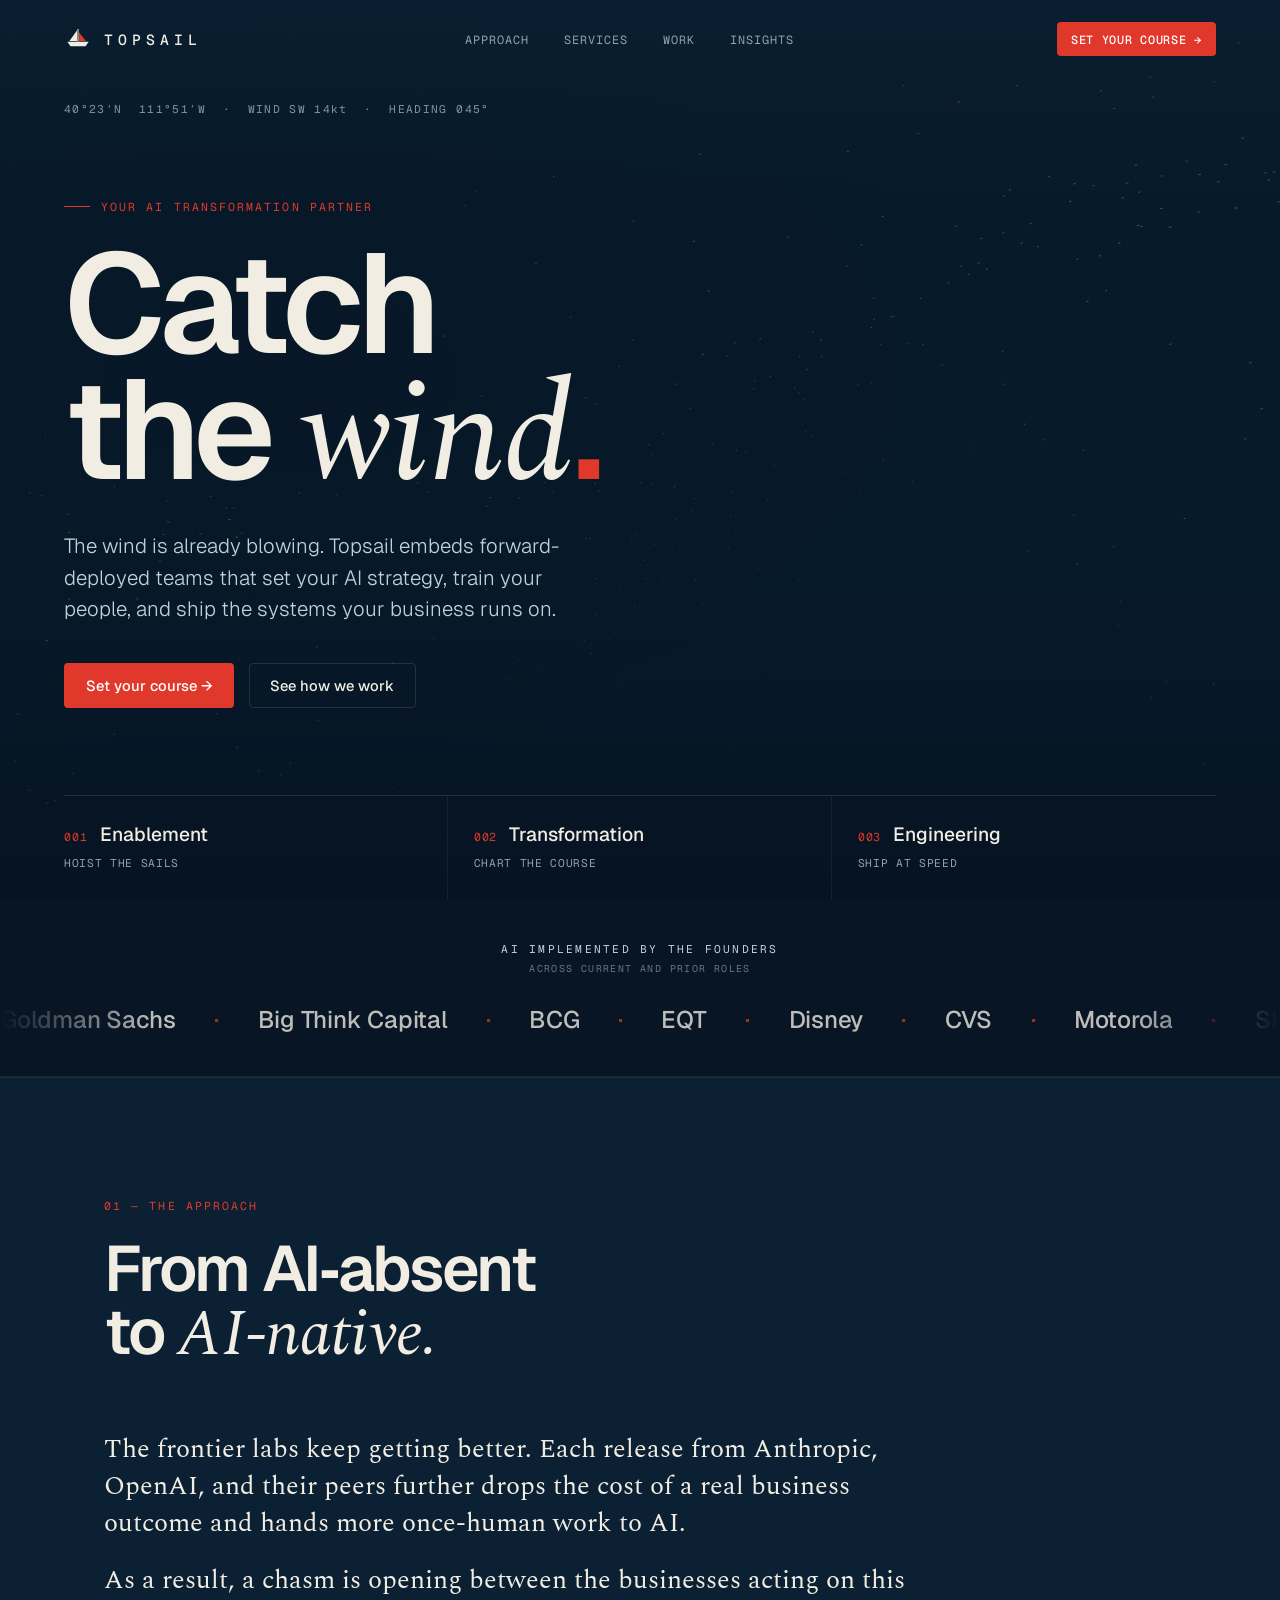
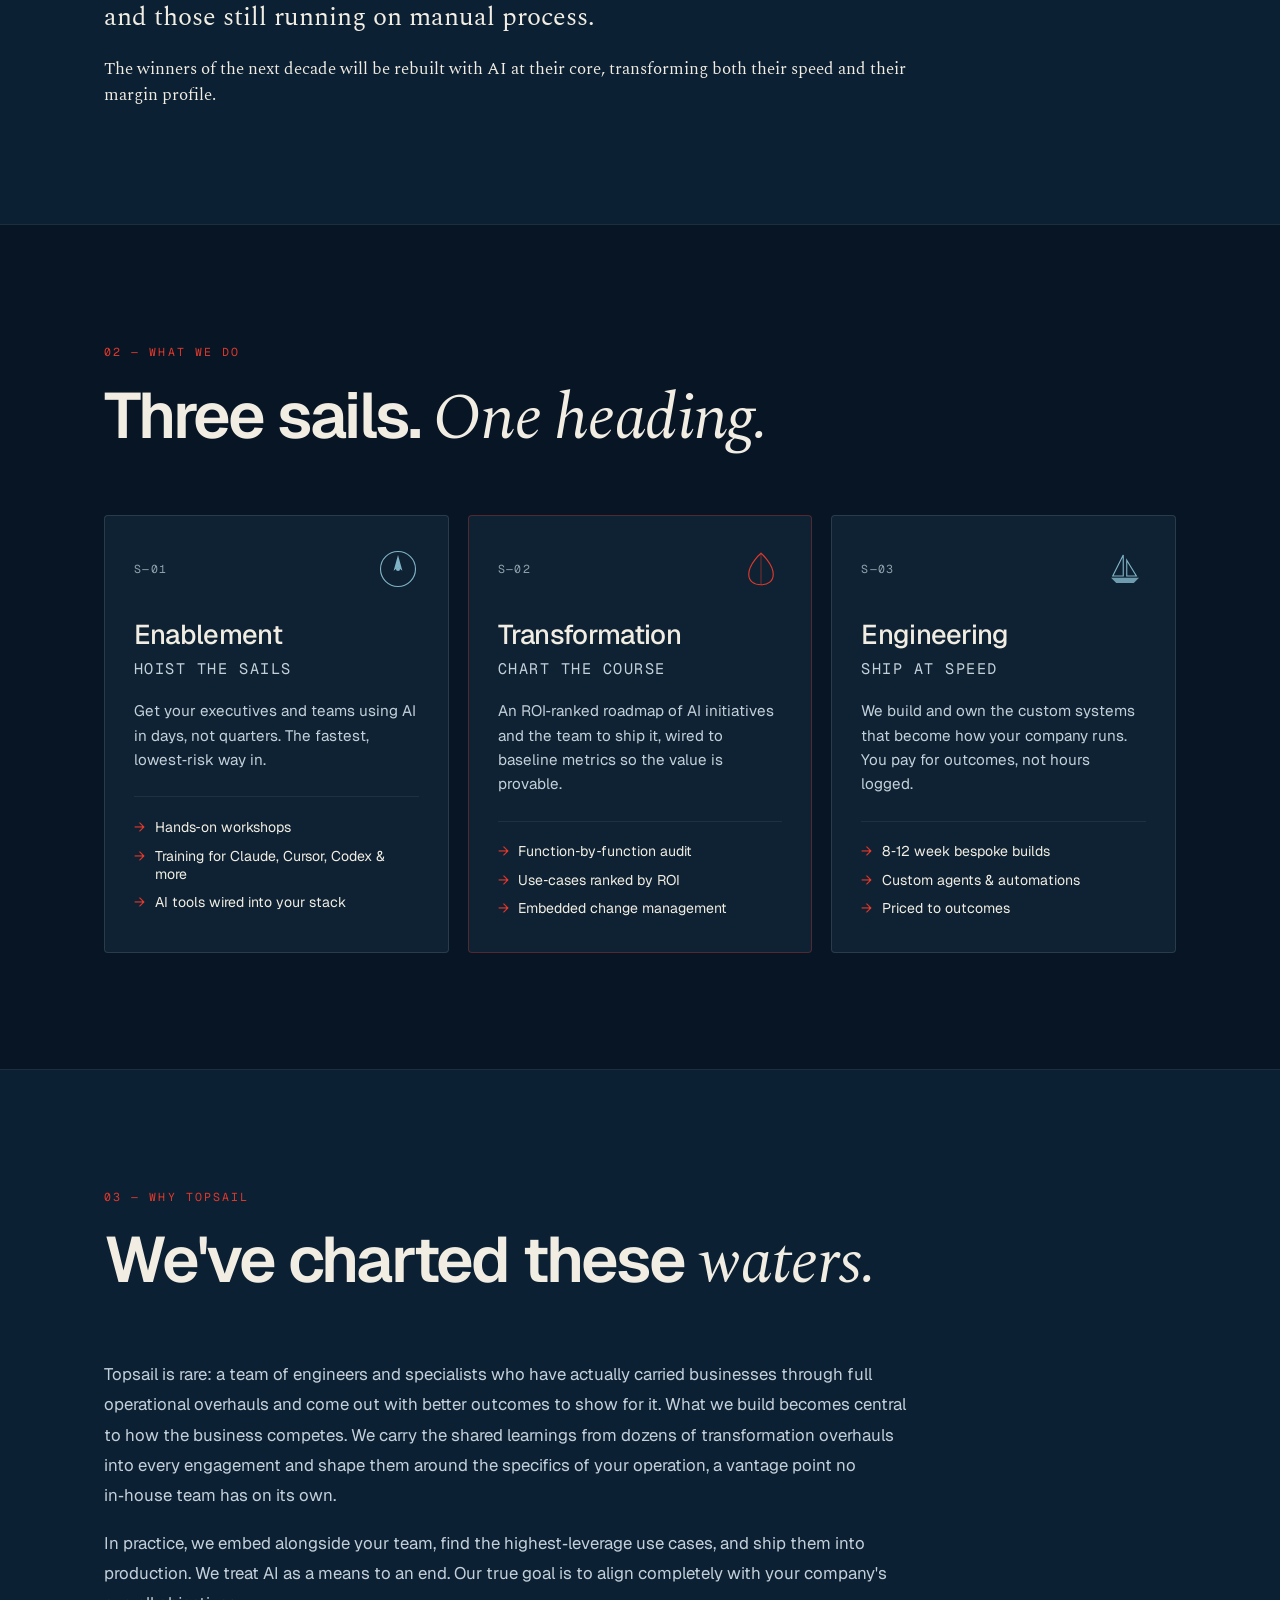
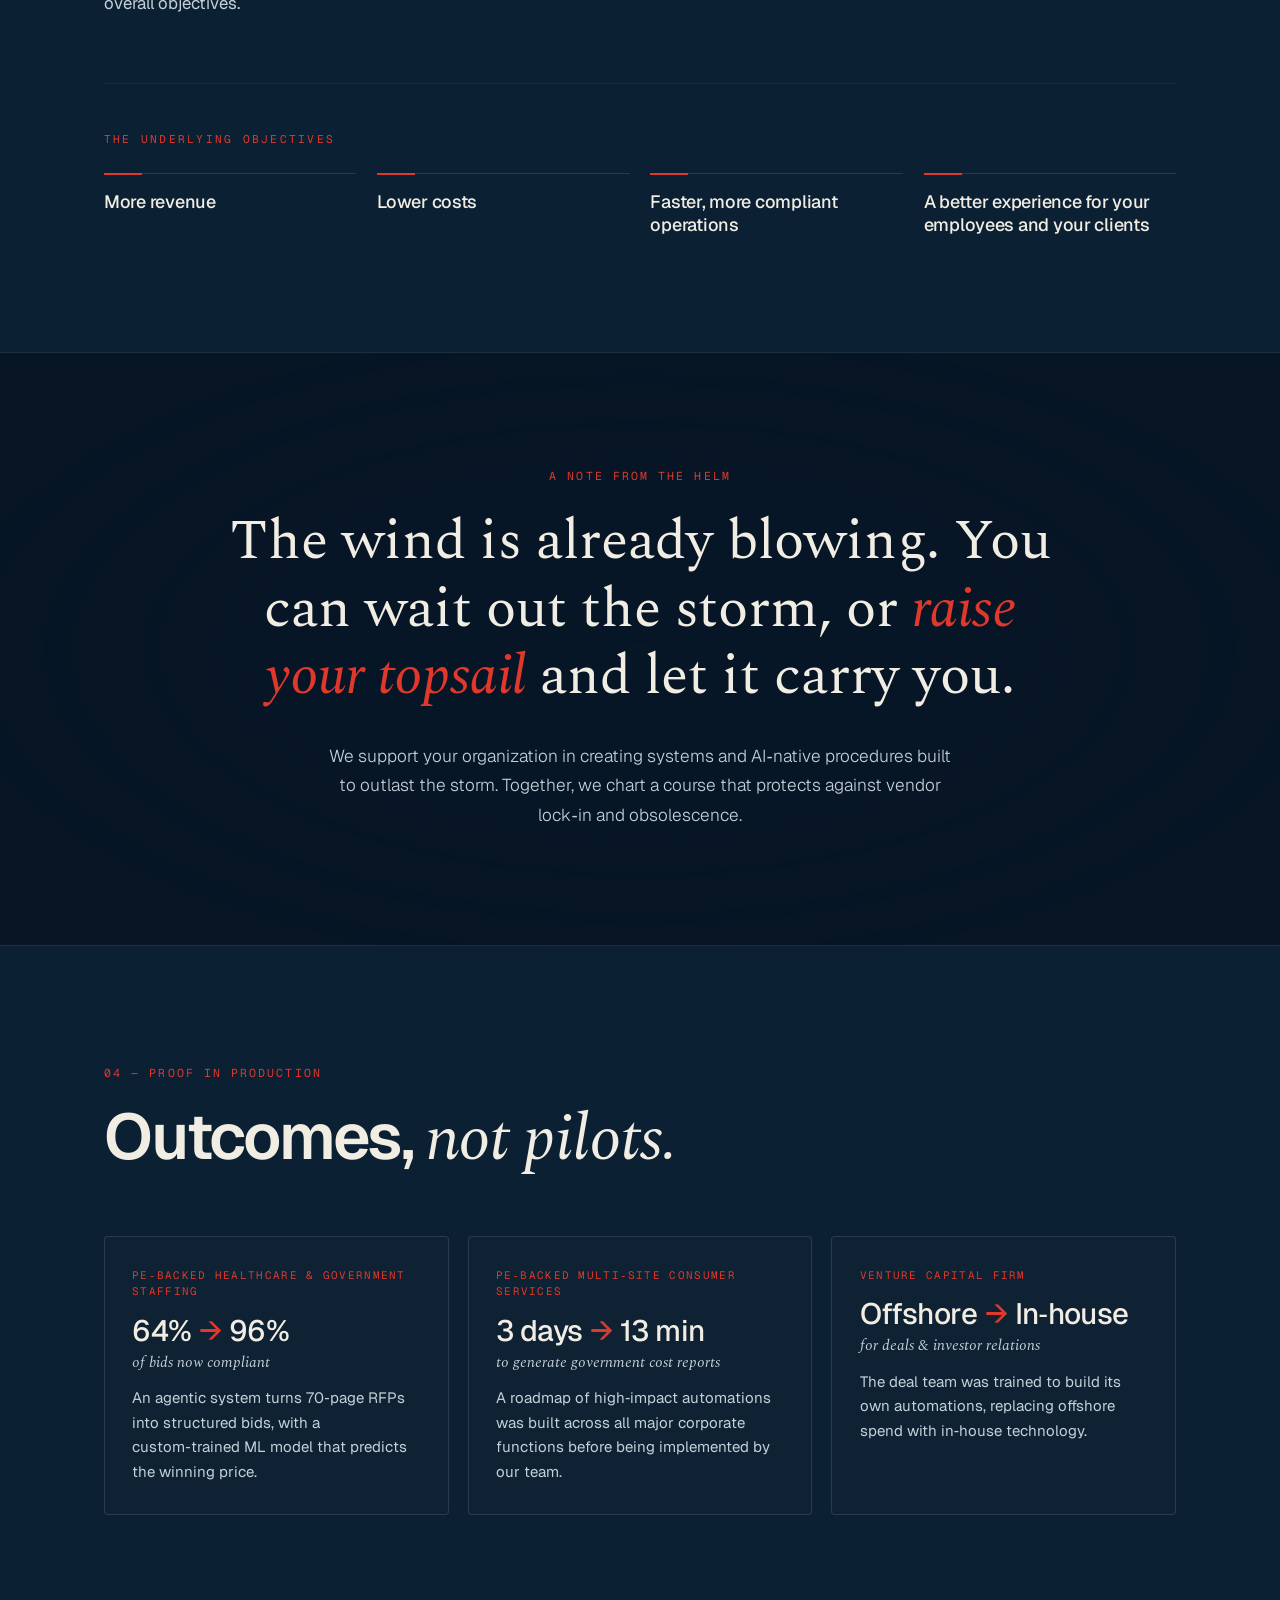
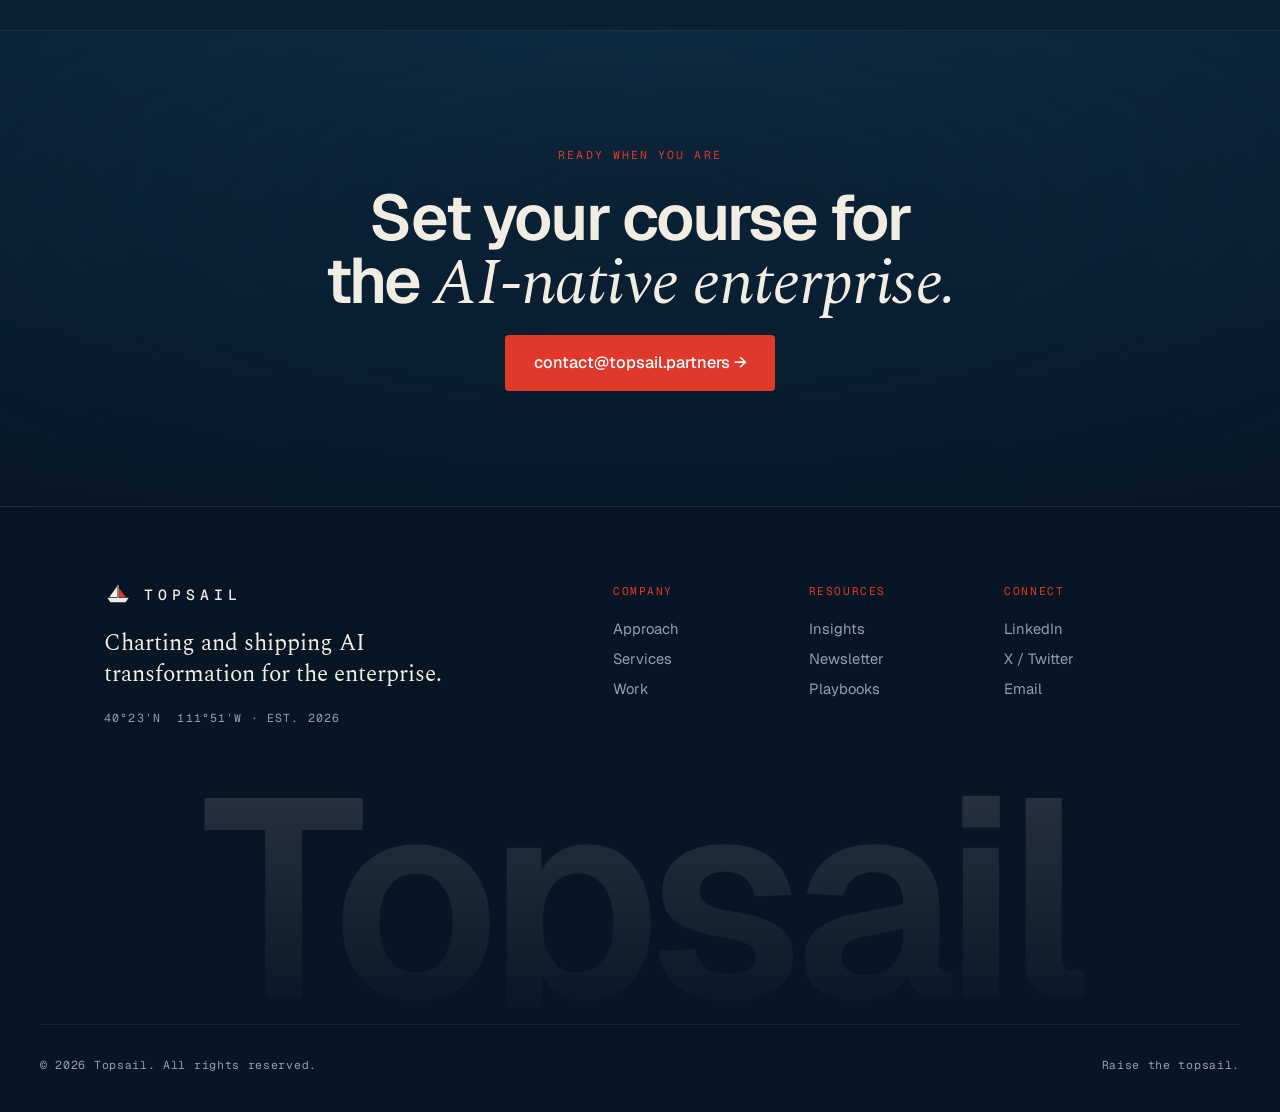
==== commit 9326a9a0: "Rework homepage copy and restructure sections - Approach: single-column layout, tightened opening be" ====
--- a/index.html
+++ b/index.html
@@ -117,37 +117,20 @@
         <p class="eyebrow reveal">01 — The approach</p>
         <h2 class="display reveal">From AI&#8209;absent<br/>to <span class="ital">AI&#8209;native.</span></h2>
       </div>
-      <div class="approach__grid">
+      <div class="approach__col">
         <p class="approach__lead reveal">
-          As the cost of intelligence approaches zero, every real&#8209;economy business becomes
-          an AI business. The winners of the next decade will be rebuilt around it, the way the
-          winners of the last two decades were built around the internet.
+          The frontier labs keep getting better. Each release from Anthropic, OpenAI, and their
+          peers further drops the cost of a real business outcome and hands more once&#8209;human
+          work to AI.
         </p>
-        <p class="approach__body reveal">
-          You could drive that transformation from inside. Our bet is you won't, not for lack of
-          will, but because your best people are busy winning <em>this</em> quarter. We aren't.
-          We embed alongside your team, find the highest&#8209;leverage use cases, and ship them
-          into production. No 200&#8209;slide decks. No six&#8209;month diagnostics. Just the systems
-          that move your numbers.
+        <p class="approach__lead reveal">
+          As a result, a chasm is opening between the businesses acting on this and those still
+          running on manual process.
         </p>
-      </div>
-
-      <div class="steps">
-        <div class="step reveal">
-          <span class="step__num mono">001</span>
-          <h3>Audit</h3>
-          <p>Function&#8209;by&#8209;function review that surfaces the AI use cases with the most upside, ranked by impact and effort.</p>
-        </div>
-        <div class="step reveal">
-          <span class="step__num mono">002</span>
-          <h3>Embed</h3>
-          <p>Forward&#8209;deployed engineers and operators work inside your operation and own the outcome. Not a hand&#8209;off, a partnership.</p>
-        </div>
-        <div class="step reveal">
-          <span class="step__num mono">003</span>
-          <h3>Compound</h3>
-          <p>Baseline metrics in, production systems out, then we repeat the loop. Every cycle leaves your team more AI&#8209;native than the last.</p>
-        </div>
+        <p class="approach__lead approach__lead--sm reveal">
+          The winners of the next decade will be rebuilt with AI at their core, transforming both
+          their speed and their margin profile.
+        </p>
       </div>
     </div>
   </section>
@@ -220,6 +203,42 @@
     </div>
   </section>
 
+  <!-- ===== WHY US ===== -->
+  <section class="section section--deck whyus" id="why">
+    <div class="wrap">
+      <div class="section__head">
+        <p class="eyebrow reveal">03 — Why Topsail</p>
+        <h2 class="display reveal">We've charted these <span class="ital">waters.</span></h2>
+      </div>
+      <div class="approach__col">
+        <div class="approach__body reveal">
+          <p>
+            Topsail is rare: a team of engineers and specialists who have actually carried
+            businesses through full operational overhauls and come out with better outcomes to show
+            for it. What we build becomes central to how the business competes. We carry the shared
+            learnings from dozens of transformation overhauls into every engagement and shape them
+            around the specifics of your operation, a vantage point no in&#8209;house team has on its own.
+          </p>
+          <p>
+            In practice, we embed alongside your team, find the highest&#8209;leverage use cases,
+            and ship them into production. We treat AI as a means to an end. Our true goal is to
+            align completely with your company's overall objectives.
+          </p>
+        </div>
+      </div>
+
+      <div class="objectives reveal">
+        <p class="objectives__kicker mono">The underlying objectives</p>
+        <ul class="objectives__list">
+          <li>More revenue</li>
+          <li>Lower costs</li>
+          <li>Faster, more compliant operations</li>
+          <li>A better experience for your employees and your clients</li>
+        </ul>
+      </div>
+    </div>
+  </section>
+
   <!-- ===== MANIFESTO ===== -->
   <section class="section section--abyss manifesto">
     <canvas class="manifesto__sea" id="seaManifesto" aria-hidden="true"></canvas>
@@ -230,8 +249,9 @@
         <span class="ital accent-text">raise your topsail</span> and let it carry you.
       </blockquote>
       <p class="manifesto__by reveal">
-        We don't care about this quarter. We care about the next decade, and helping you win it.
-        AI won't replace your people. It will multiply the ones who learn to sail with it.
+        We support your organization in creating systems and AI&#8209;native procedures built to
+        outlast the storm. Together, we chart a course that protects against vendor lock&#8209;in
+        and obsolescence.
       </p>
     </div>
   </section>
@@ -240,7 +260,7 @@
   <section class="section section--deck work" id="work">
     <div class="wrap">
       <div class="section__head">
-        <p class="eyebrow reveal">03 — Proof in production</p>
+        <p class="eyebrow reveal">04 — Proof in production</p>
         <h2 class="display reveal">Outcomes, <span class="ital">not pilots.</span></h2>
       </div>
       <div class="work__grid">
@@ -254,7 +274,7 @@
           <span class="case__sector mono">PE&#8209;backed multi&#8209;site consumer services</span>
           <p class="case__metric">3 days <span class="case__arr">→</span> 13 min</p>
           <p class="case__cap">to generate government cost reports</p>
-          <p class="case__desc">A roadmap of high&#8209;impact automations across all major corporate functions: accounting, HR, compliance, and executive leadership.</p>
+          <p class="case__desc">A roadmap of high&#8209;impact automations was built across all major corporate functions before being implemented by our team.</p>
         </article>
         <article class="case reveal">
           <span class="case__sector mono">Venture capital firm</span>
@@ -272,7 +292,6 @@
     <div class="wrap cta__inner">
       <p class="eyebrow reveal">Ready when you are</p>
       <h2 class="display cta__title reveal">Set your course for<br/>the <span class="ital">AI&#8209;native enterprise.</span></h2>
-      <p class="cta__sub reveal">Tell us where you're trying to go. We'll tell you the fastest way to get there.</p>
       <a href="mailto:contact@topsail.partners" class="btn btn--solid btn--lg reveal">contact@topsail.partners →</a>
     </div>
   </section>
--- a/styles.css
+++ b/styles.css
@@ -236,18 +236,29 @@
 .section__head { margin-bottom: clamp(2.6rem, 5vw, 4.2rem); max-width: 820px; }
 
 /* ---------- approach ---------- */
-.approach__grid {
-  display: grid; grid-template-columns: 1.1fr 1fr; gap: clamp(1.6rem, 4vw, 4rem);
-  padding-bottom: clamp(2.5rem, 5vw, 4.5rem); border-bottom: 1px solid var(--line-soft);
-}
-.approach__lead { font-family: var(--f-serif); font-size: clamp(1.35rem, 2.3vw, 1.9rem); font-weight: 400; line-height: 1.4; color: var(--warm); }
-.approach__body { font-size: 1.02rem; line-height: 1.75; color: var(--warm-dim); align-self: end; }
+.approach__col { max-width: 820px; }
+.approach__lead { font-family: var(--f-serif); font-size: clamp(1.3rem, 2vw, 1.72rem); font-weight: 400; line-height: 1.46; color: var(--warm); }
+.approach__lead + .approach__lead { margin-top: 1.2rem; }
+.approach__lead--sm { font-size: clamp(1.02rem, 1.3vw, 1.18rem); line-height: 1.6; }
+.approach__body { font-size: 1.05rem; line-height: 1.8; color: var(--warm-dim); }
 .approach__body em { font-family: var(--f-serif); font-style: italic; color: var(--warm); }
+.approach__body p + p { margin-top: 1.1rem; }
 
 .steps { display: grid; grid-template-columns: repeat(3,1fr); gap: clamp(1.4rem, 3vw, 3rem); margin-top: clamp(2.6rem,5vw,4rem); }
 .step__num { font-size: 0.78rem; color: var(--accent); letter-spacing: 0.1em; }
 .step h3 { font-family: var(--f-display); font-size: 1.6rem; font-weight: 500; margin: 0.8rem 0 0.6rem; letter-spacing: -0.02em; }
 .step p { color: var(--warm-dim); line-height: 1.65; font-size: 0.97rem; }
+
+/* ---------- approach: underlying objectives ---------- */
+.objectives { margin-top: clamp(2.6rem, 5vw, 4rem); padding-top: clamp(2rem, 4vw, 3rem); border-top: 1px solid var(--line-soft); }
+.objectives__kicker { font-size: 0.7rem; letter-spacing: 0.2em; text-transform: uppercase; color: var(--accent); margin-bottom: 1.7rem; }
+.objectives__list { list-style: none; display: grid; grid-template-columns: repeat(4, 1fr); gap: 1.3rem; }
+.objectives__list li {
+  position: relative; padding-top: 1rem; border-top: 1px solid var(--line);
+  font-family: var(--f-display); font-size: 1.12rem; font-weight: 500;
+  line-height: 1.3; letter-spacing: -0.015em; color: var(--warm);
+}
+.objectives__list li::before { content: ""; position: absolute; top: -1px; left: 0; width: 38px; height: 2px; background: var(--accent); }
 
 /* ---------- services cards ---------- */
 .cards { display: grid; grid-template-columns: repeat(3, 1fr); gap: 1.2rem; }
@@ -336,8 +347,8 @@
   .nav__links, .nav__cta { display: none; }
   .nav__menu { display: block; }
   .navmenu { display: flex; }
-  .approach__grid { grid-template-columns: 1fr; }
   .steps, .cards, .work__grid { grid-template-columns: 1fr; }
+  .objectives__list { grid-template-columns: 1fr 1fr; }
   .footer__top { grid-template-columns: 1fr; }
   .hero__coords { display: none; }
   .hero__index { grid-template-columns: 1fr; }
@@ -348,6 +359,7 @@
   .footer__nav { grid-template-columns: 1fr 1fr; }
   .hero__cta { flex-direction: column; align-items: stretch; }
   .btn { justify-content: center; }
+  .objectives__list { grid-template-columns: 1fr; }
 }
 
 @media (prefers-reduced-motion: reduce) {
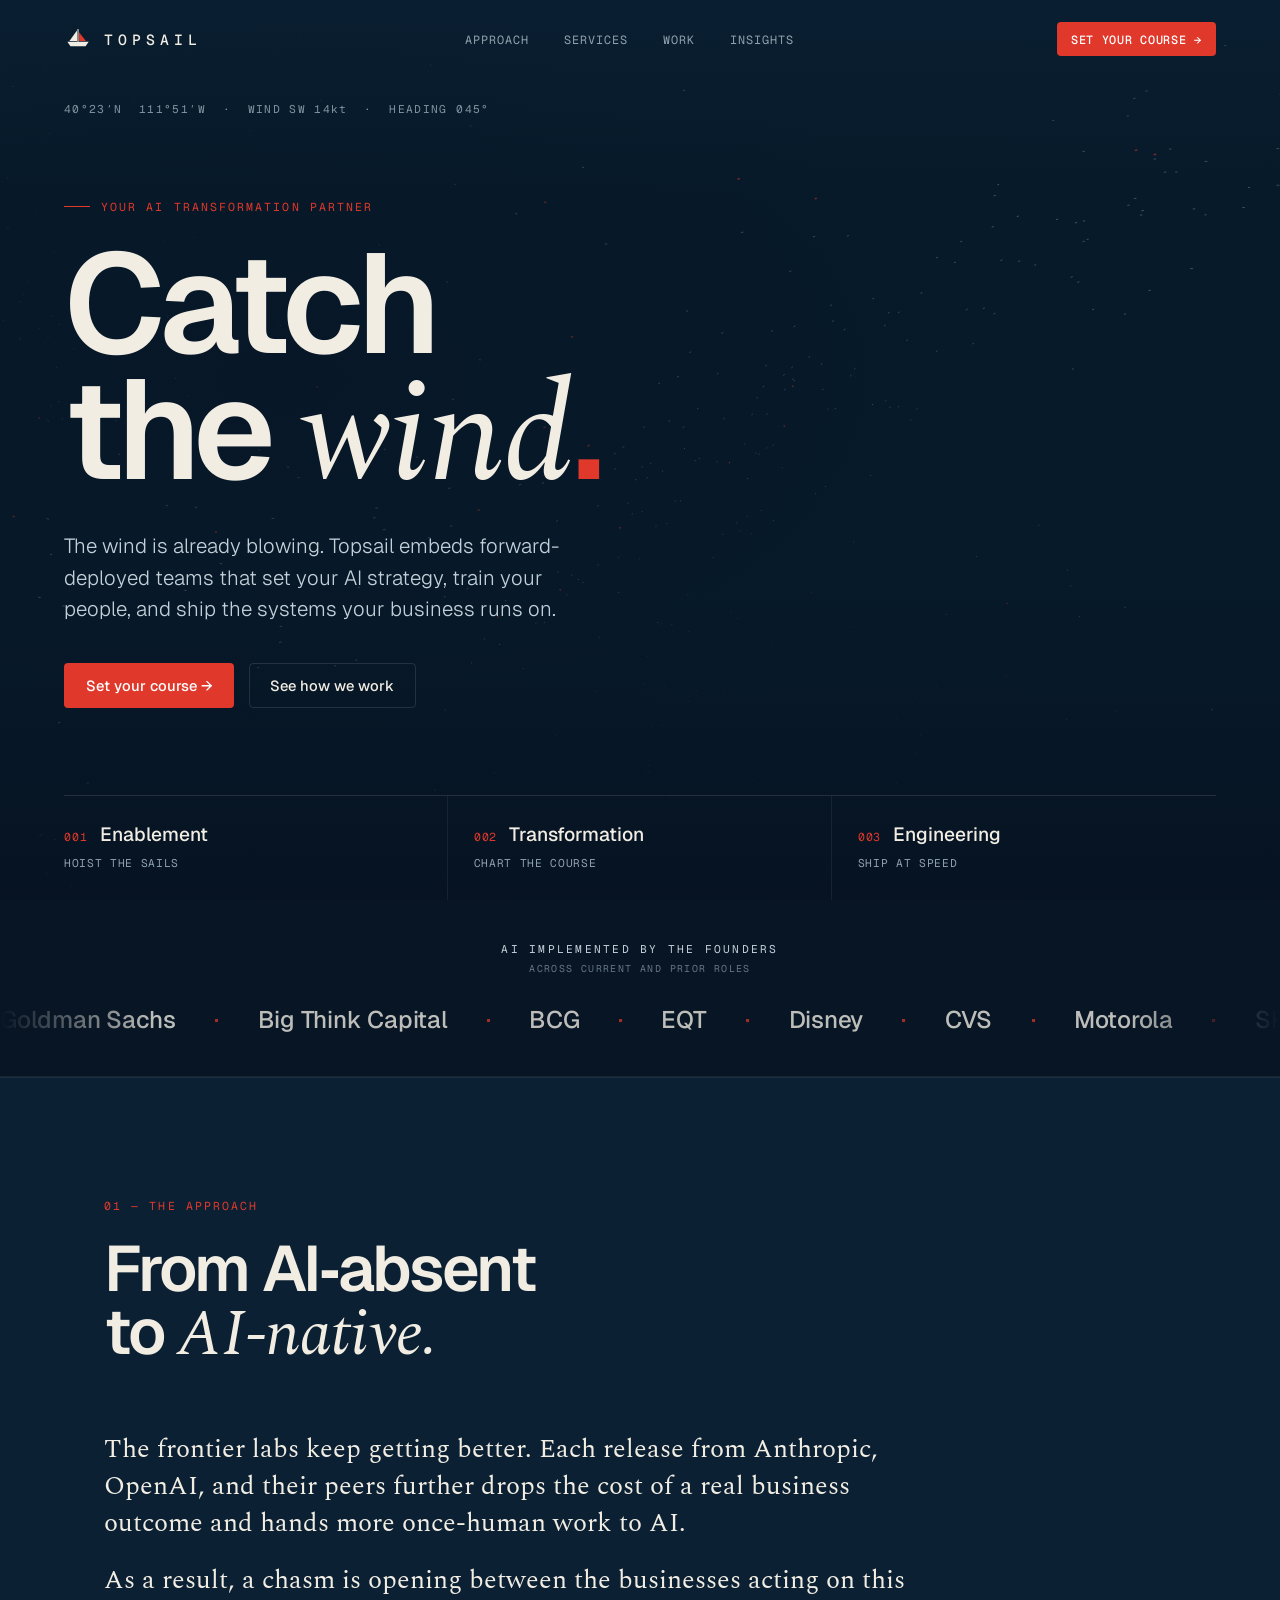
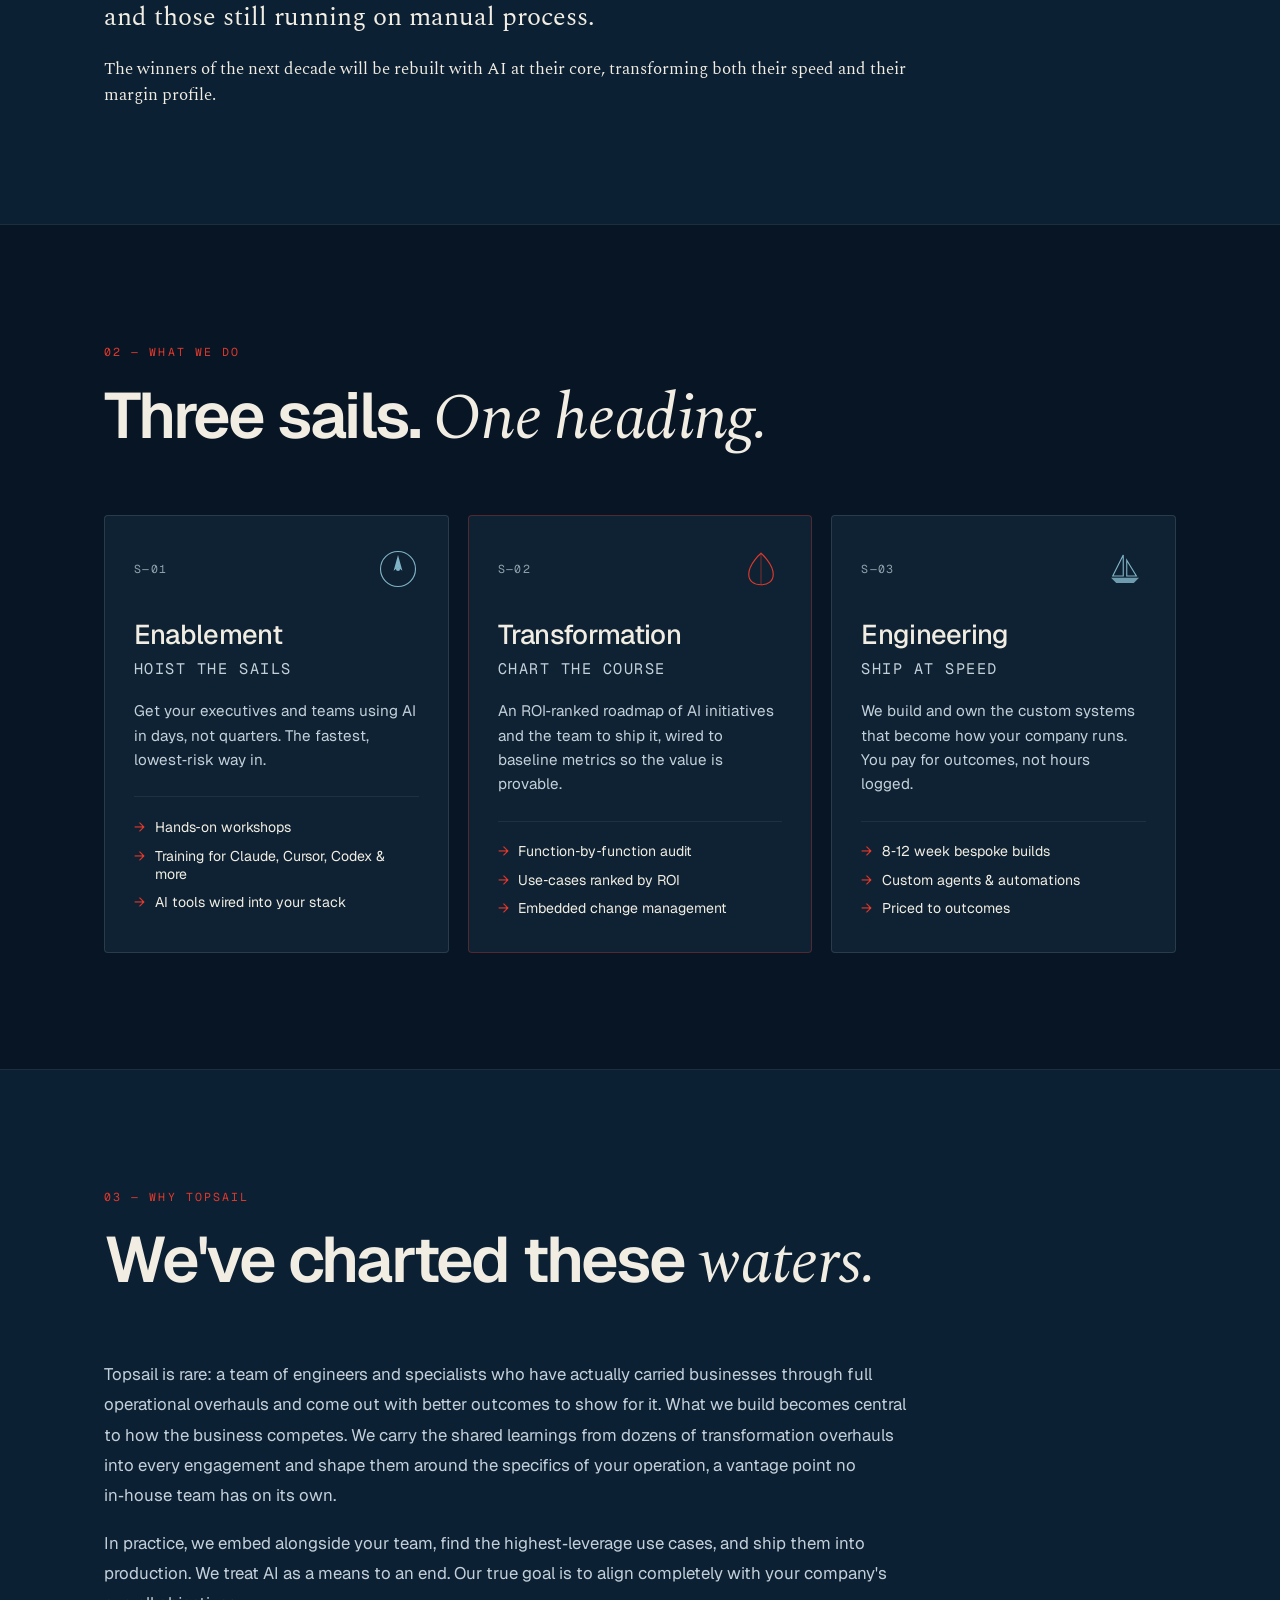
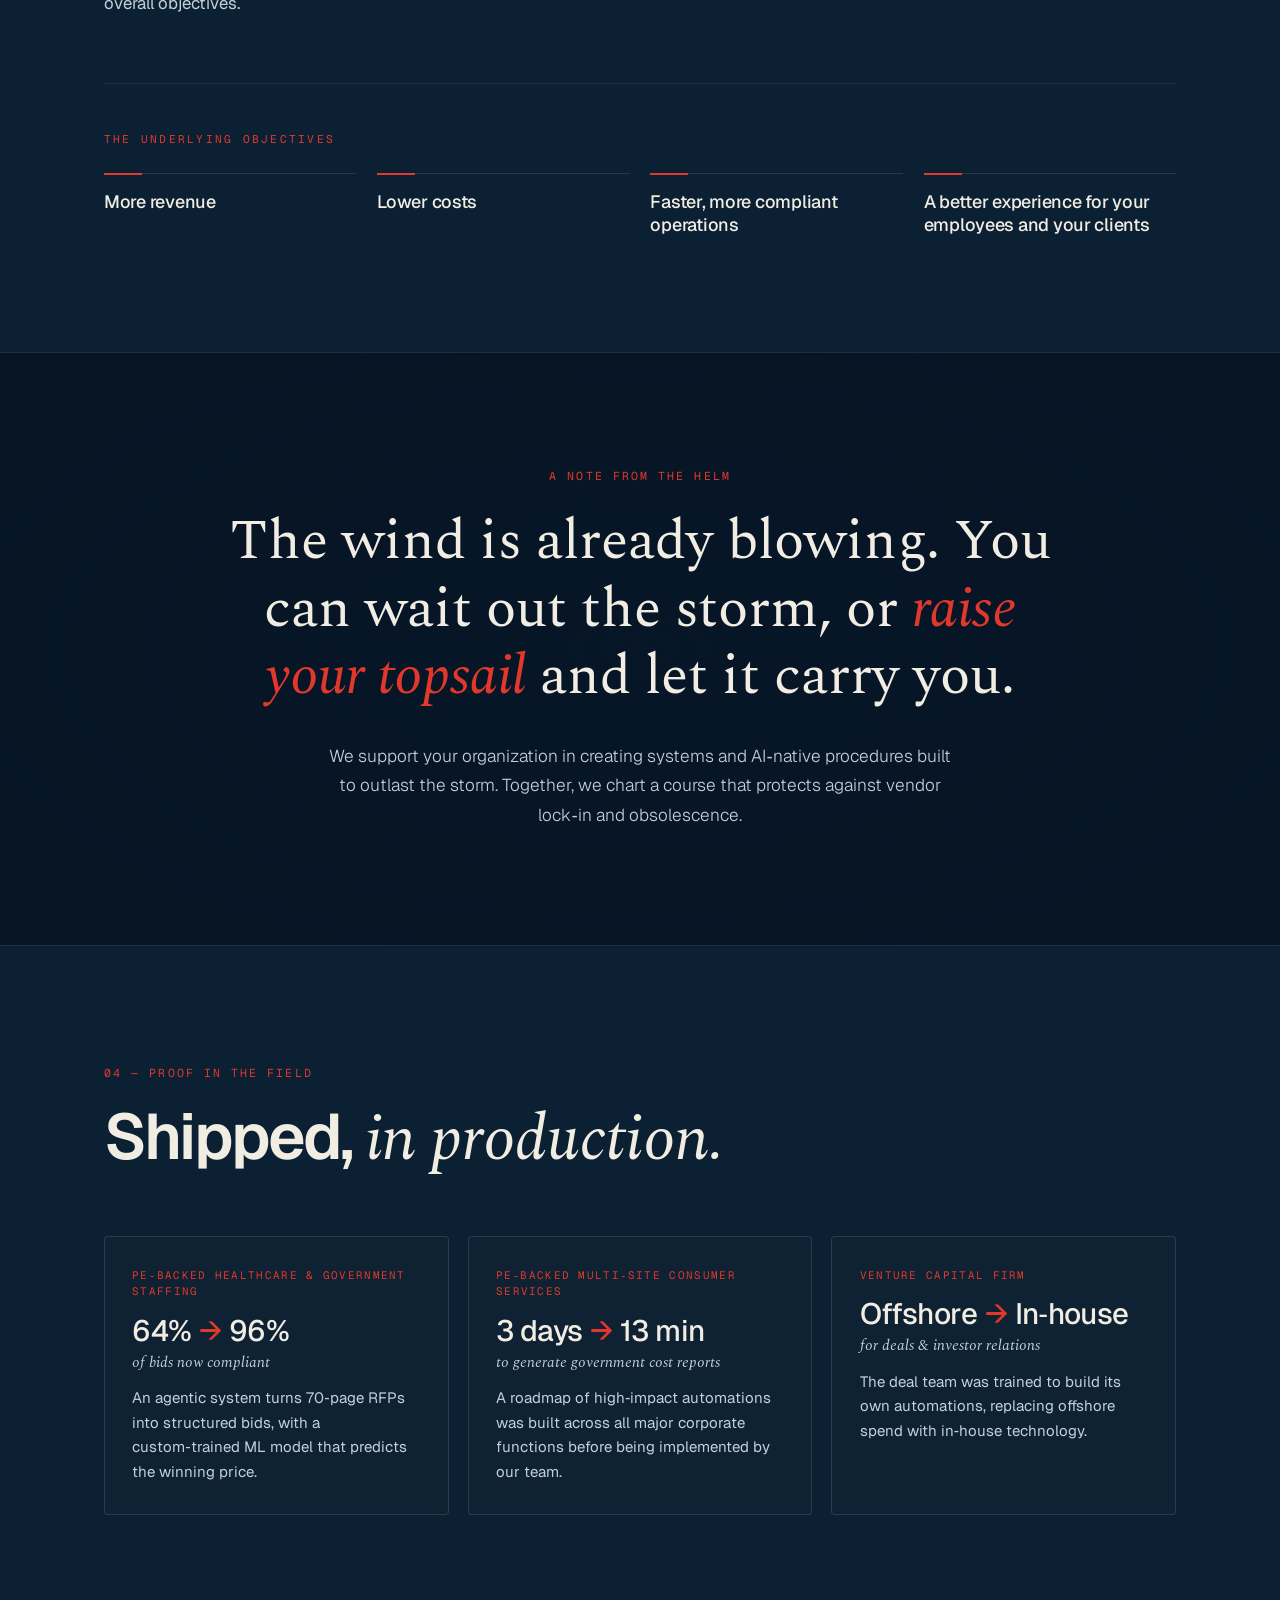
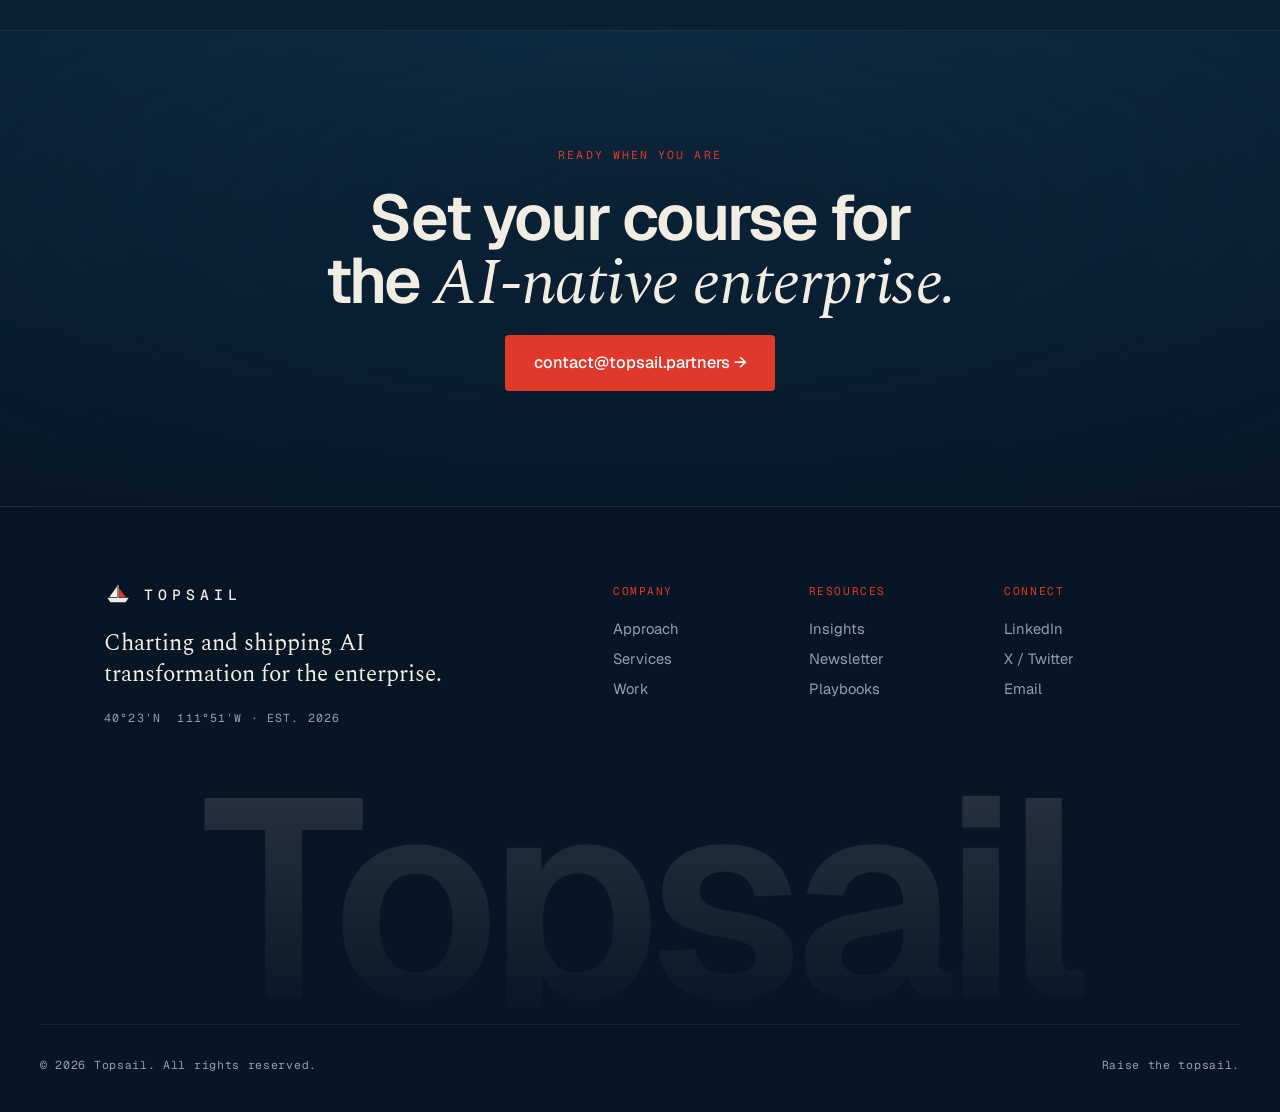
==== commit 7538ddea: "Proof section: headline to 'Shipped, in production', eyebrow to 'Proof in the field' Co-Authored-By:" ====
--- a/index.html
+++ b/index.html
@@ -260,8 +260,8 @@
   <section class="section section--deck work" id="work">
     <div class="wrap">
       <div class="section__head">
-        <p class="eyebrow reveal">04 — Proof in production</p>
-        <h2 class="display reveal">Outcomes, <span class="ital">not pilots.</span></h2>
+        <p class="eyebrow reveal">04 — Proof in the field</p>
+        <h2 class="display reveal">Shipped, <span class="ital">in production.</span></h2>
       </div>
       <div class="work__grid">
         <article class="case reveal">
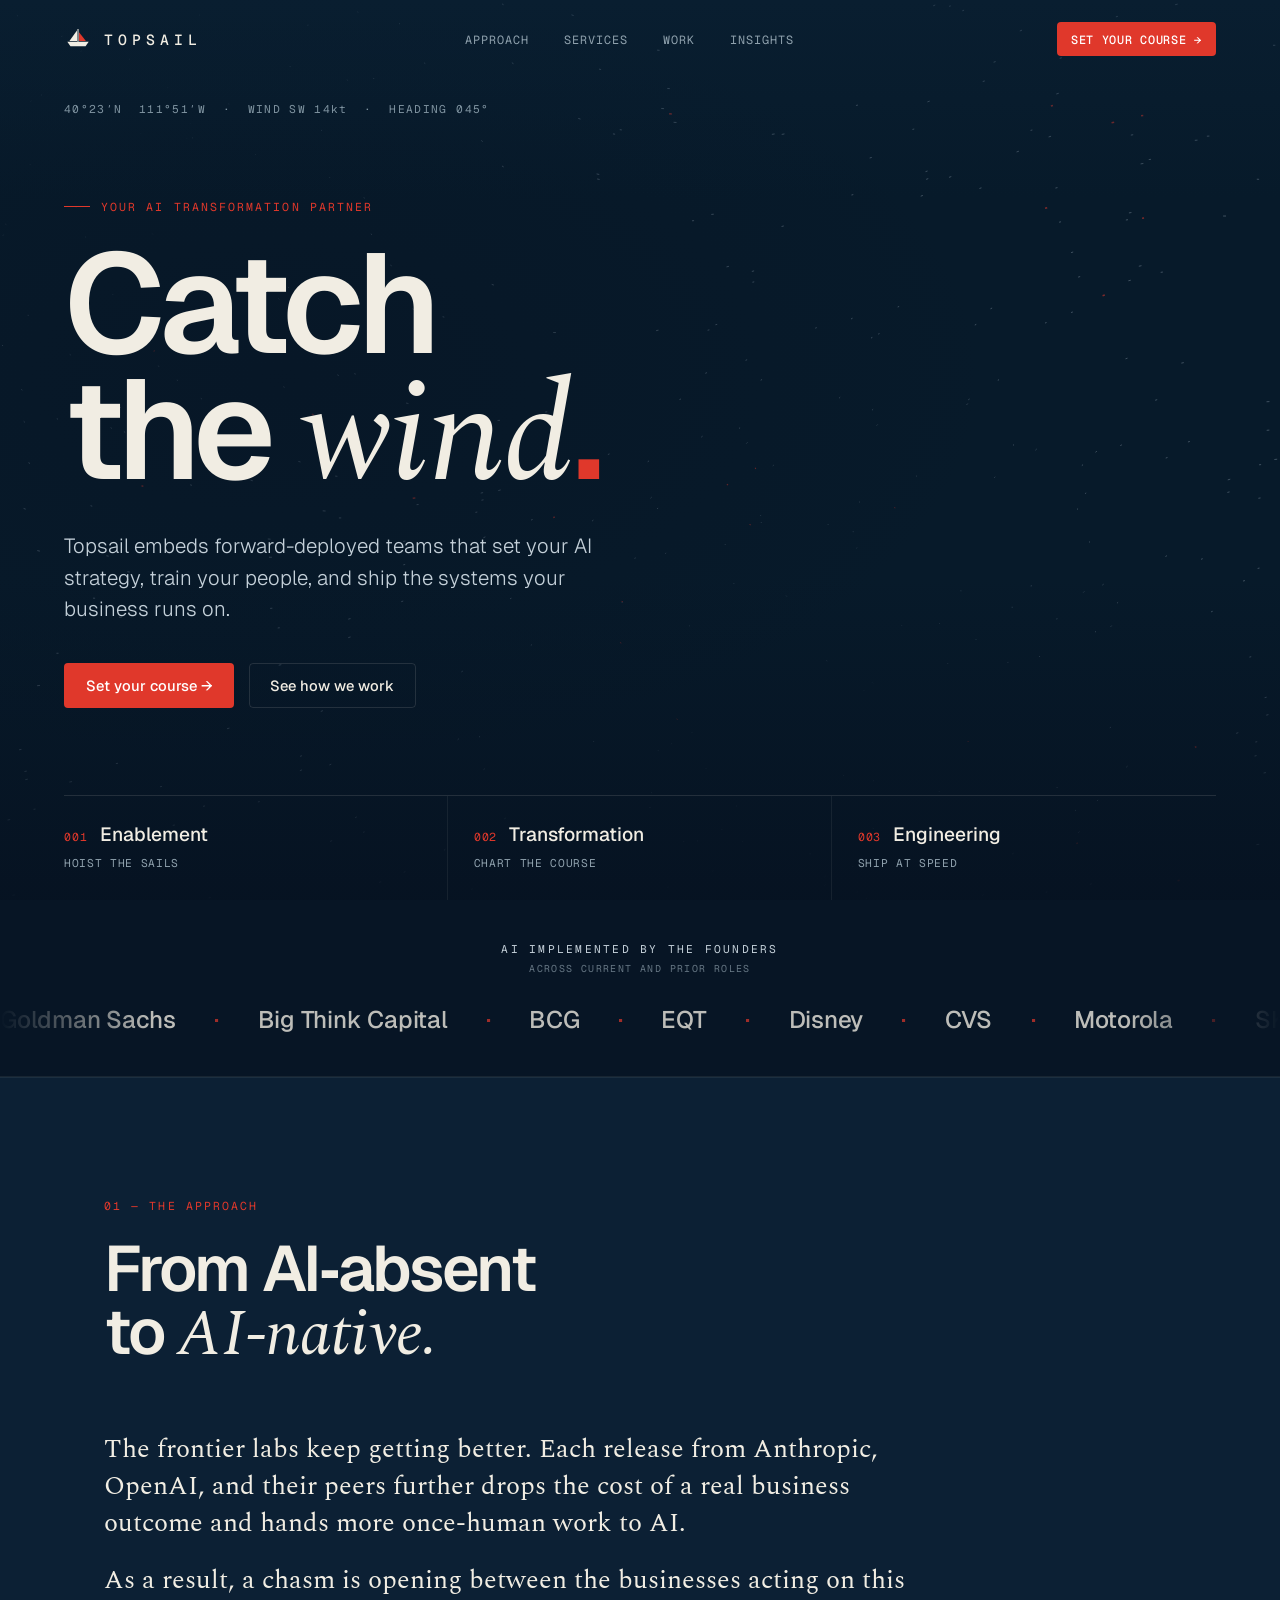
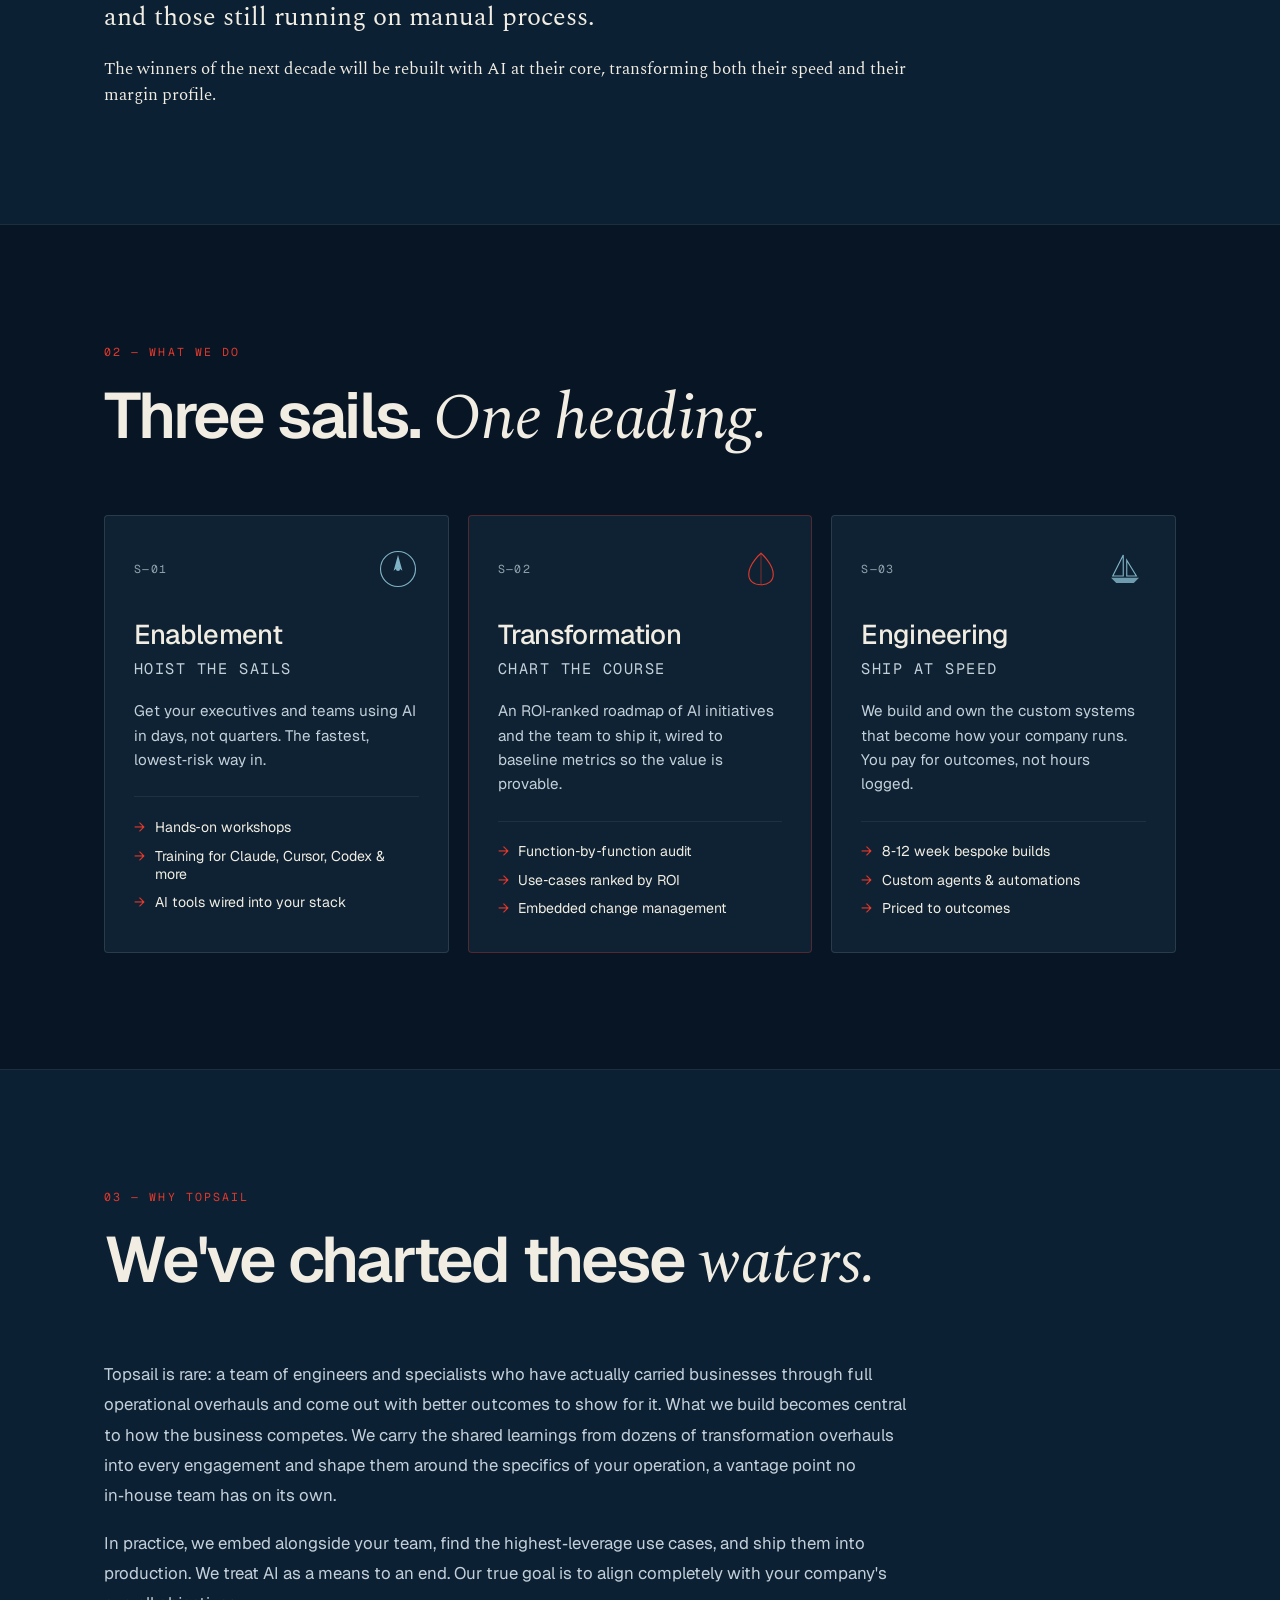
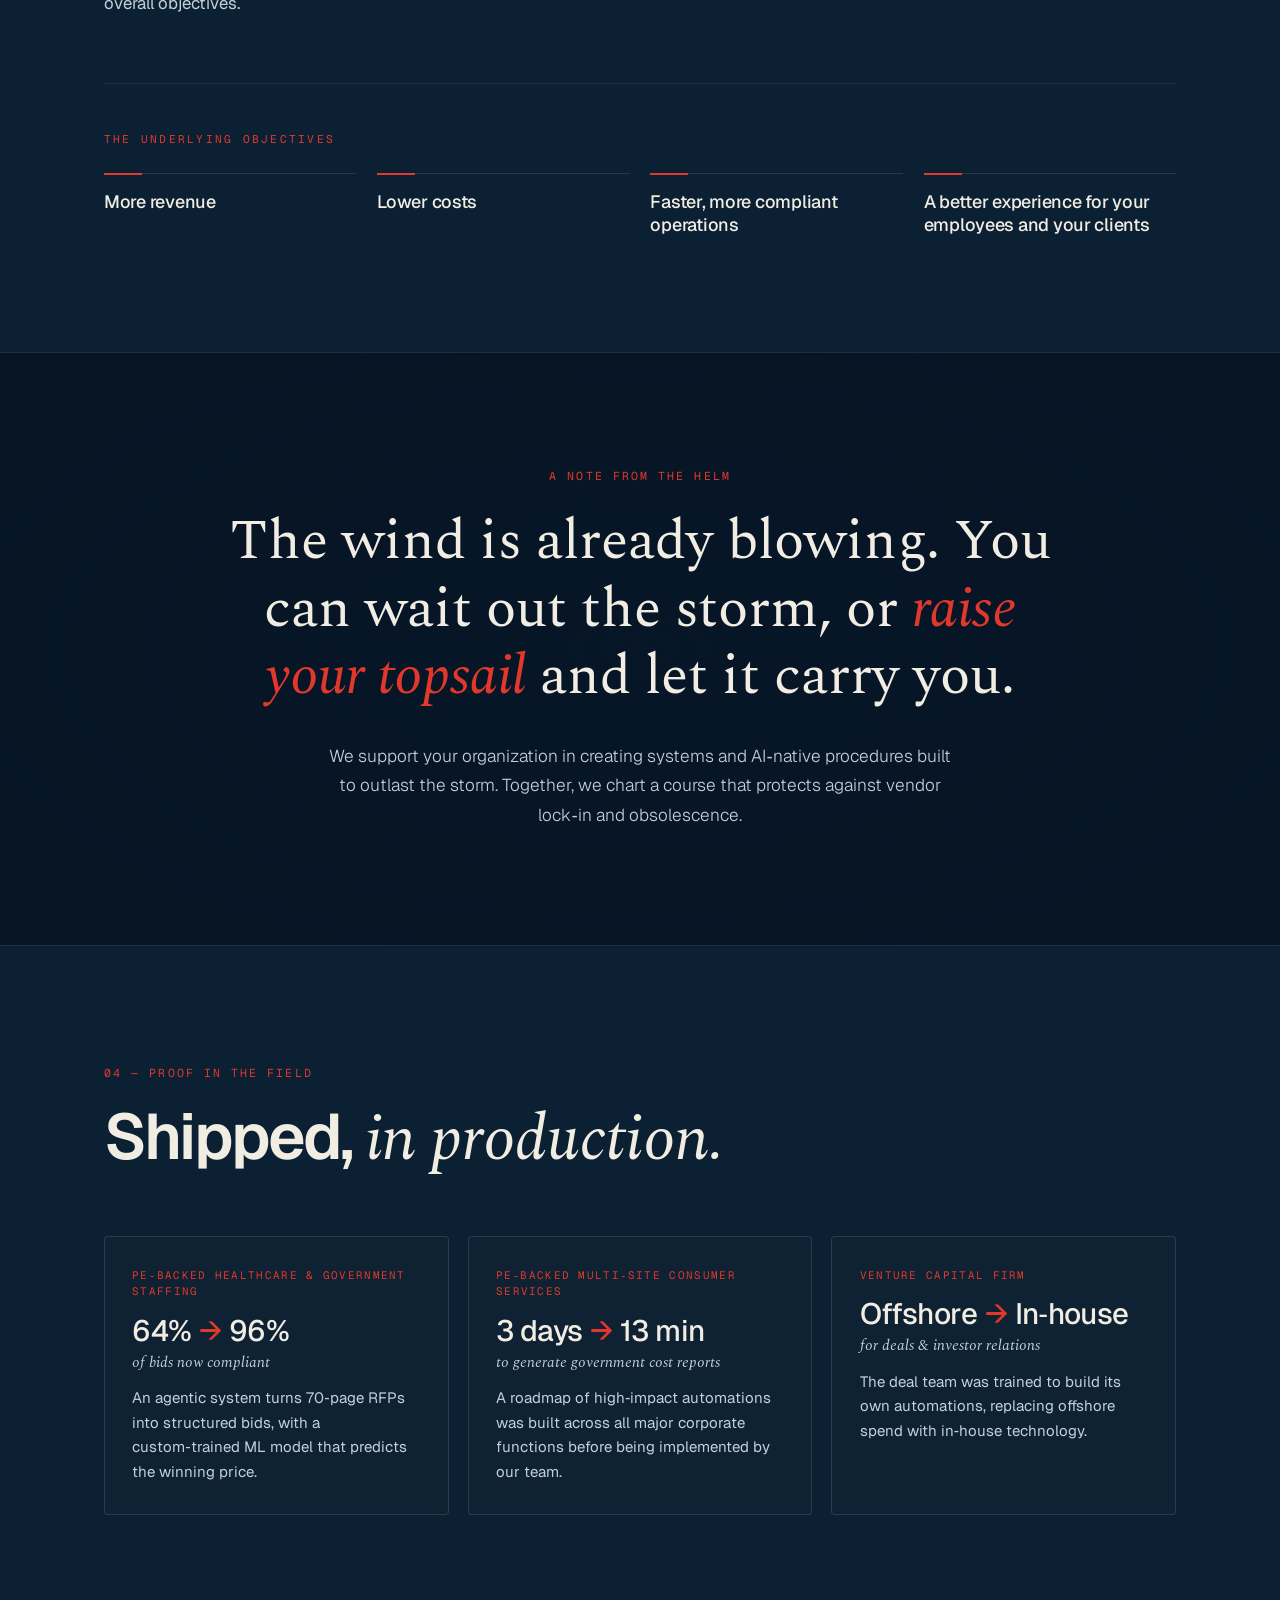
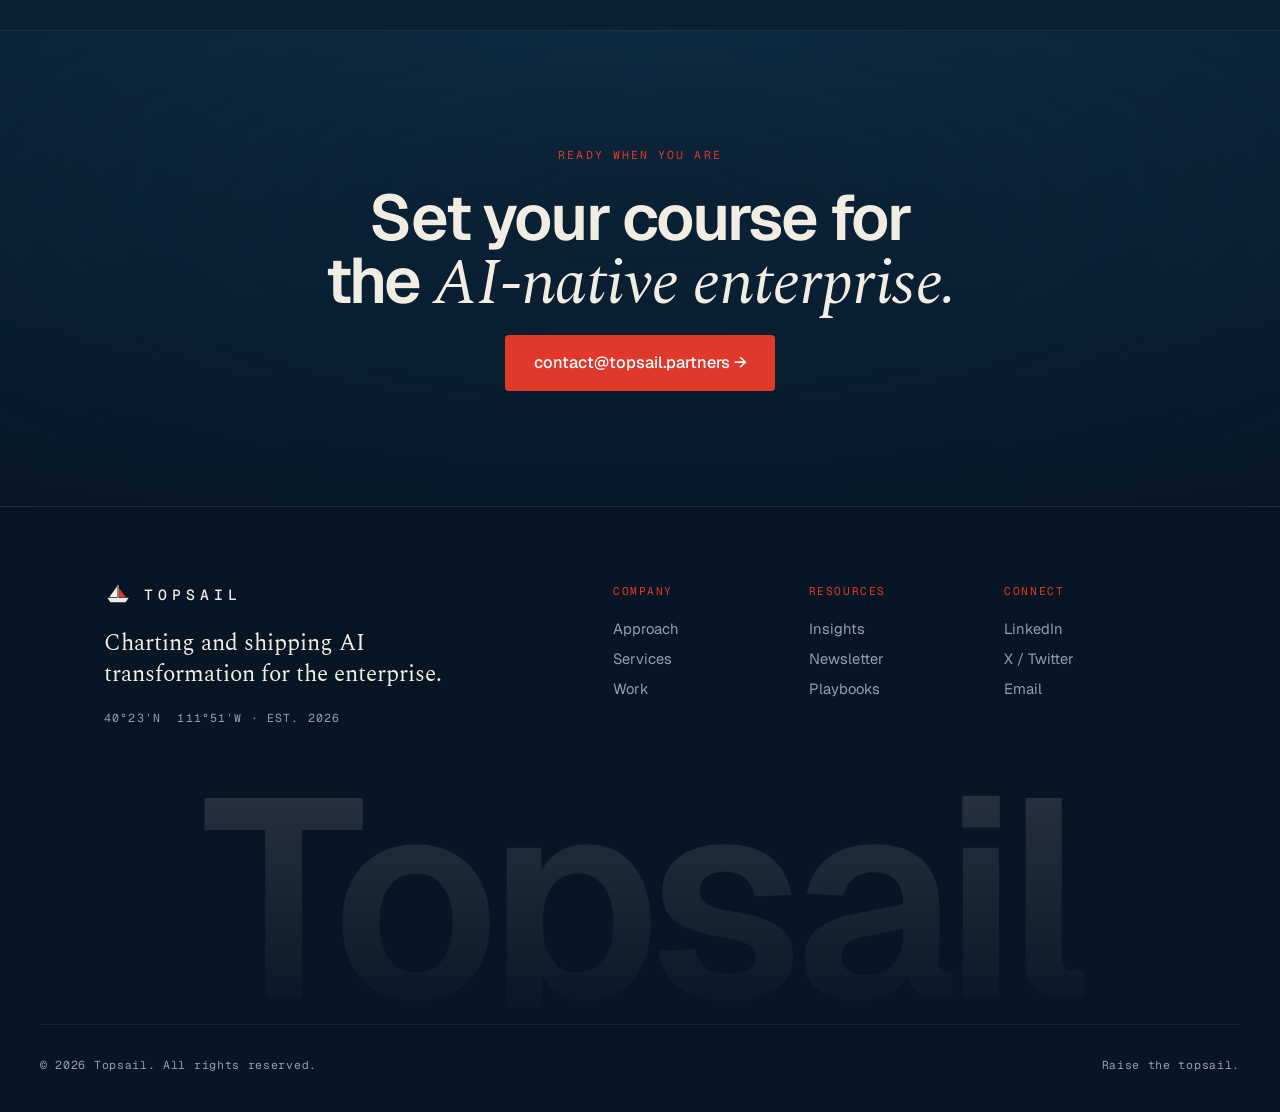
==== commit d21f1559: "Hero: drop redundant 'The wind is already blowing' from subtitle Co-Authored-By: Claude Opus 4.8 <no" ====
--- a/index.html
+++ b/index.html
@@ -69,8 +69,8 @@
       <p class="eyebrow reveal"><span class="eyebrow__tick"></span>Your AI transformation partner</p>
       <h1 class="hero__title reveal">Catch<br/>the <span class="ital">wind</span><span class="dot">.</span></h1>
       <p class="hero__sub reveal">
-        The wind is already blowing. Topsail embeds forward-deployed teams that set your AI
-        strategy, train your people, and ship the systems your business runs on.
+        Topsail embeds forward-deployed teams that set your AI strategy, train your people, and
+        ship the systems your business runs on.
       </p>
       <div class="hero__cta reveal">
         <a href="#contact" class="btn btn--solid">Set your course →</a>
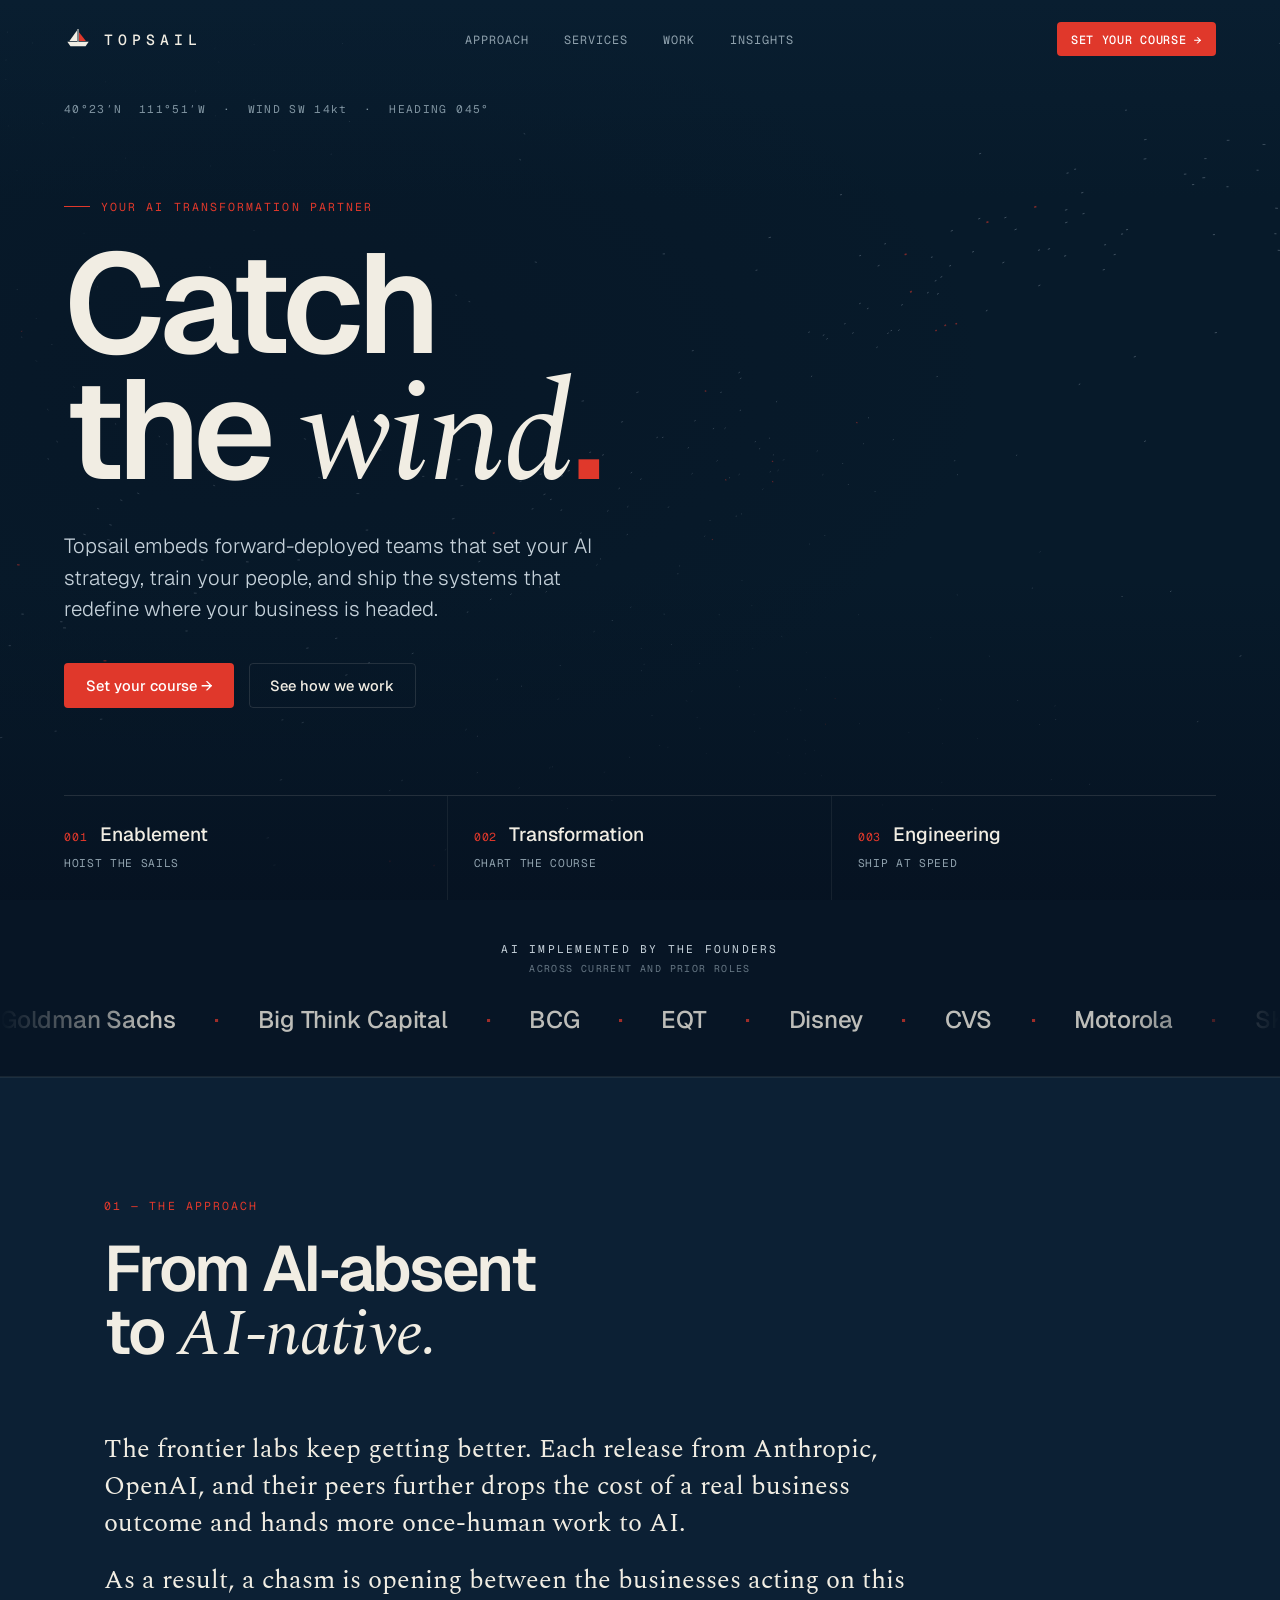
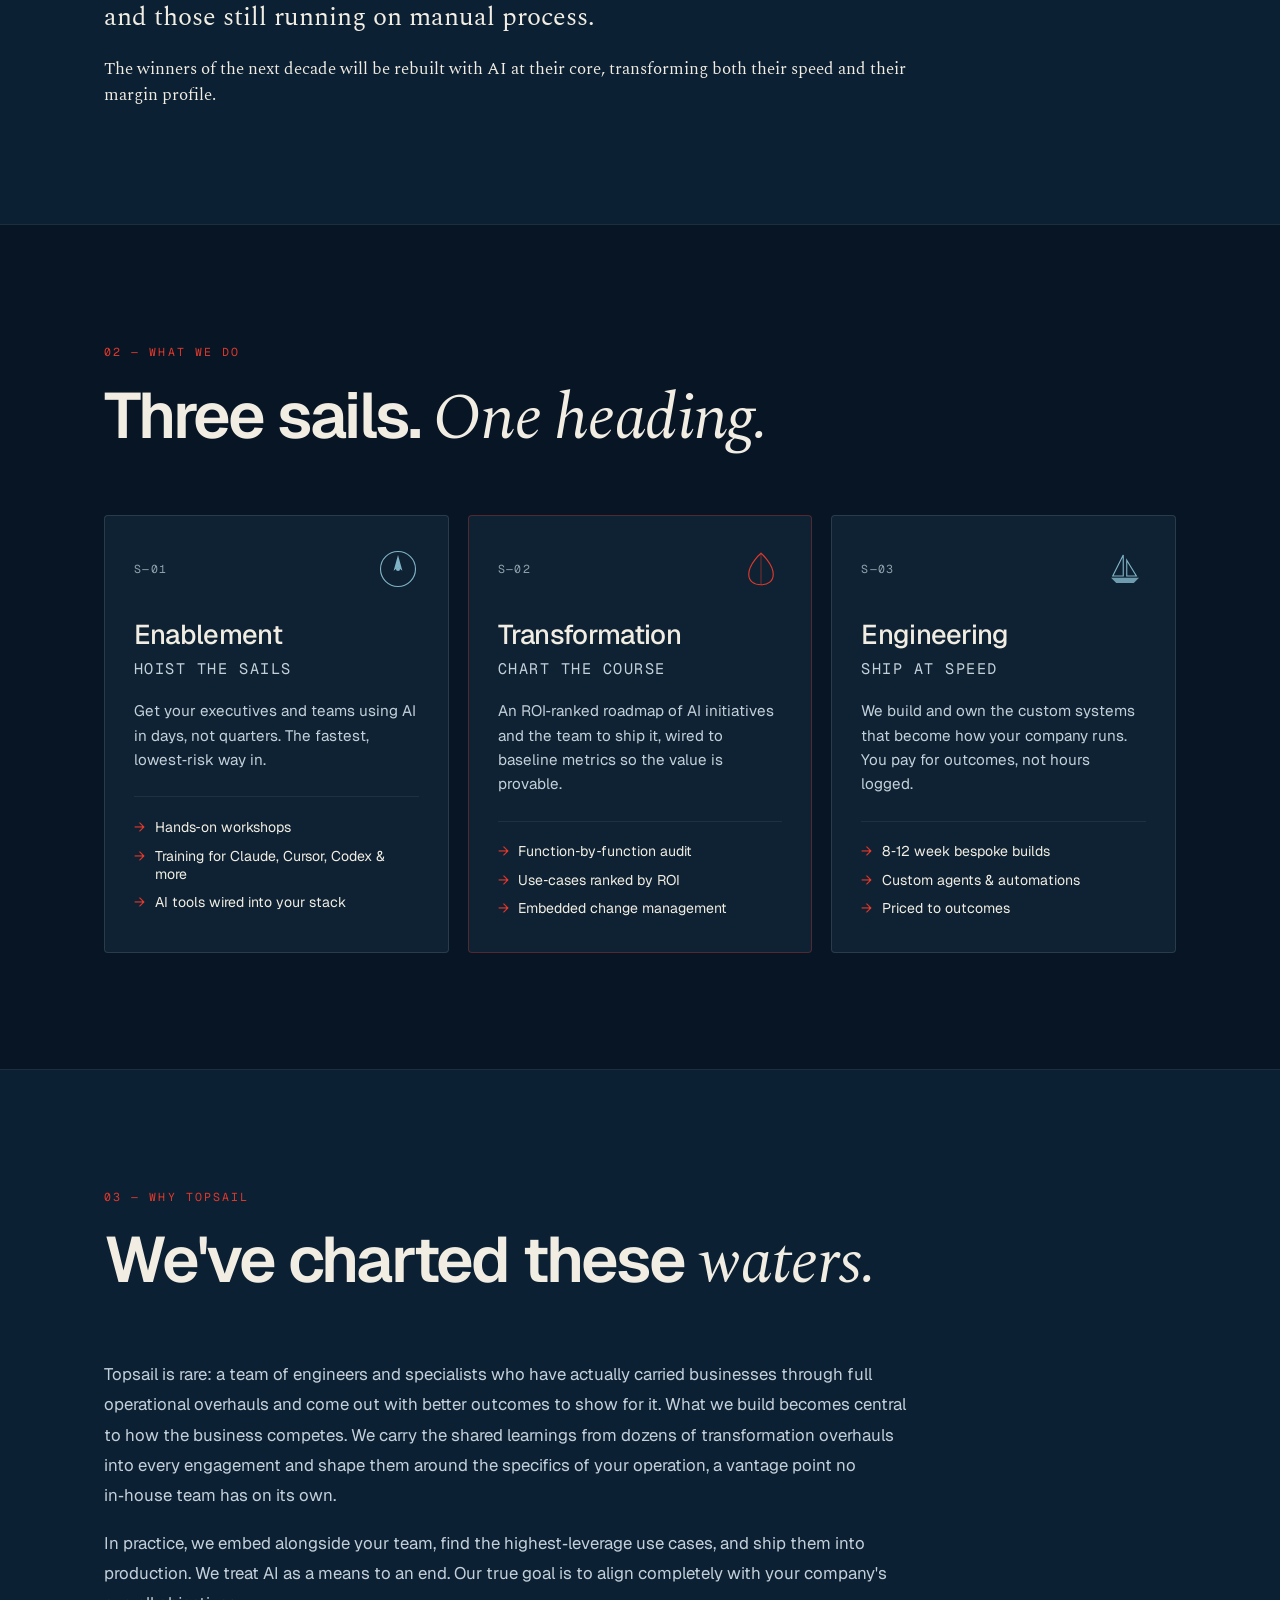
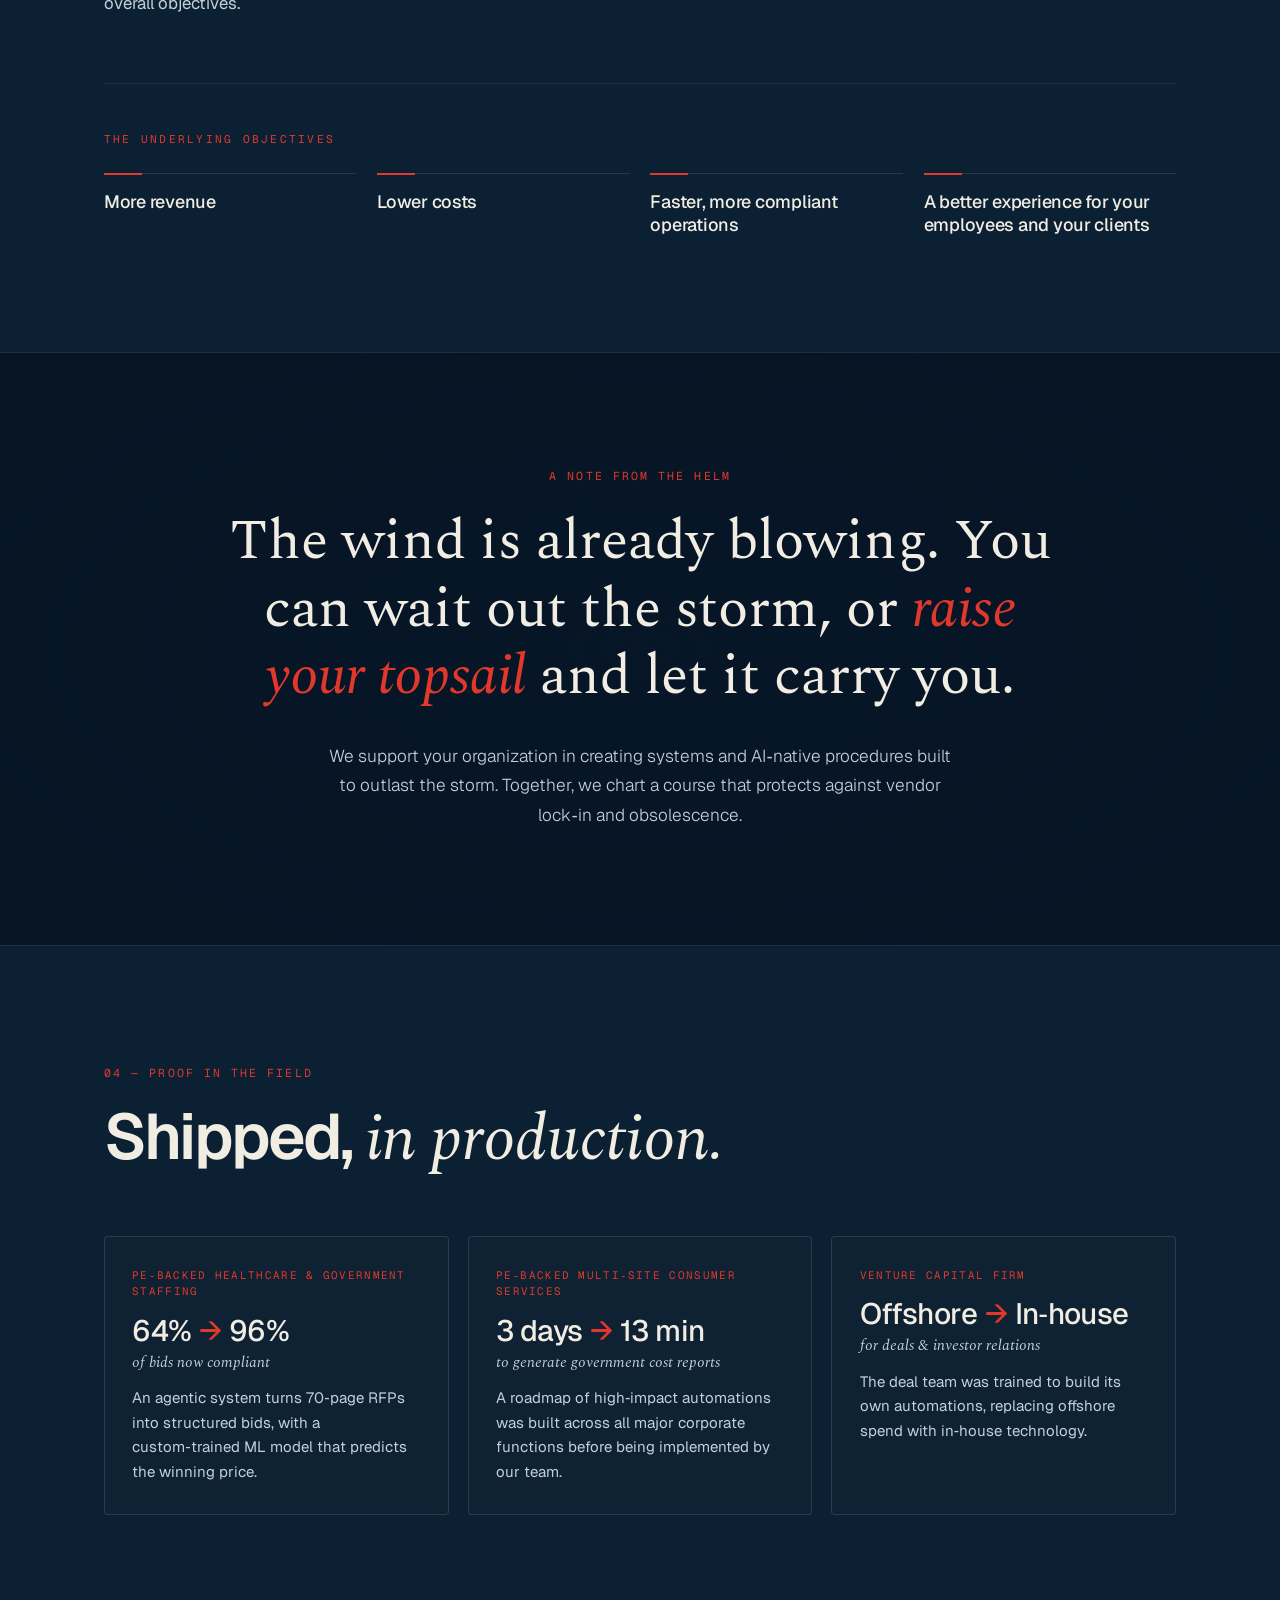
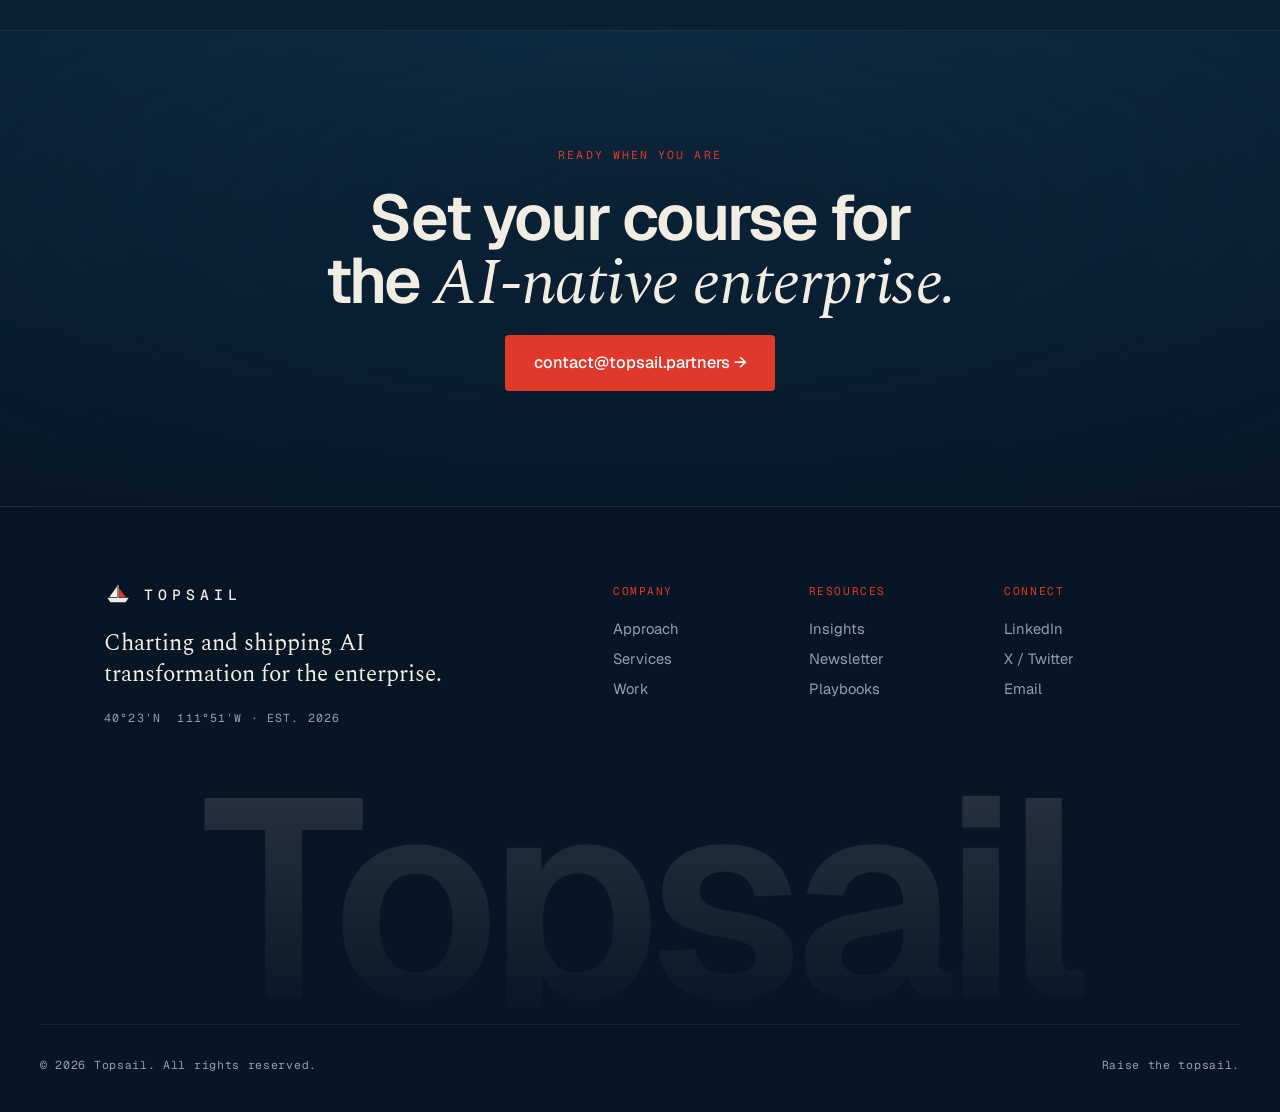
==== commit 5564d64c: "Hero: reword subtitle ending to 'systems that redefine where your business is headed' Co-Authored-By" ====
--- a/index.html
+++ b/index.html
@@ -70,7 +70,7 @@
       <h1 class="hero__title reveal">Catch<br/>the <span class="ital">wind</span><span class="dot">.</span></h1>
       <p class="hero__sub reveal">
         Topsail embeds forward-deployed teams that set your AI strategy, train your people, and
-        ship the systems your business runs on.
+        ship the systems that redefine where your business is headed.
       </p>
       <div class="hero__cta reveal">
         <a href="#contact" class="btn btn--solid">Set your course →</a>
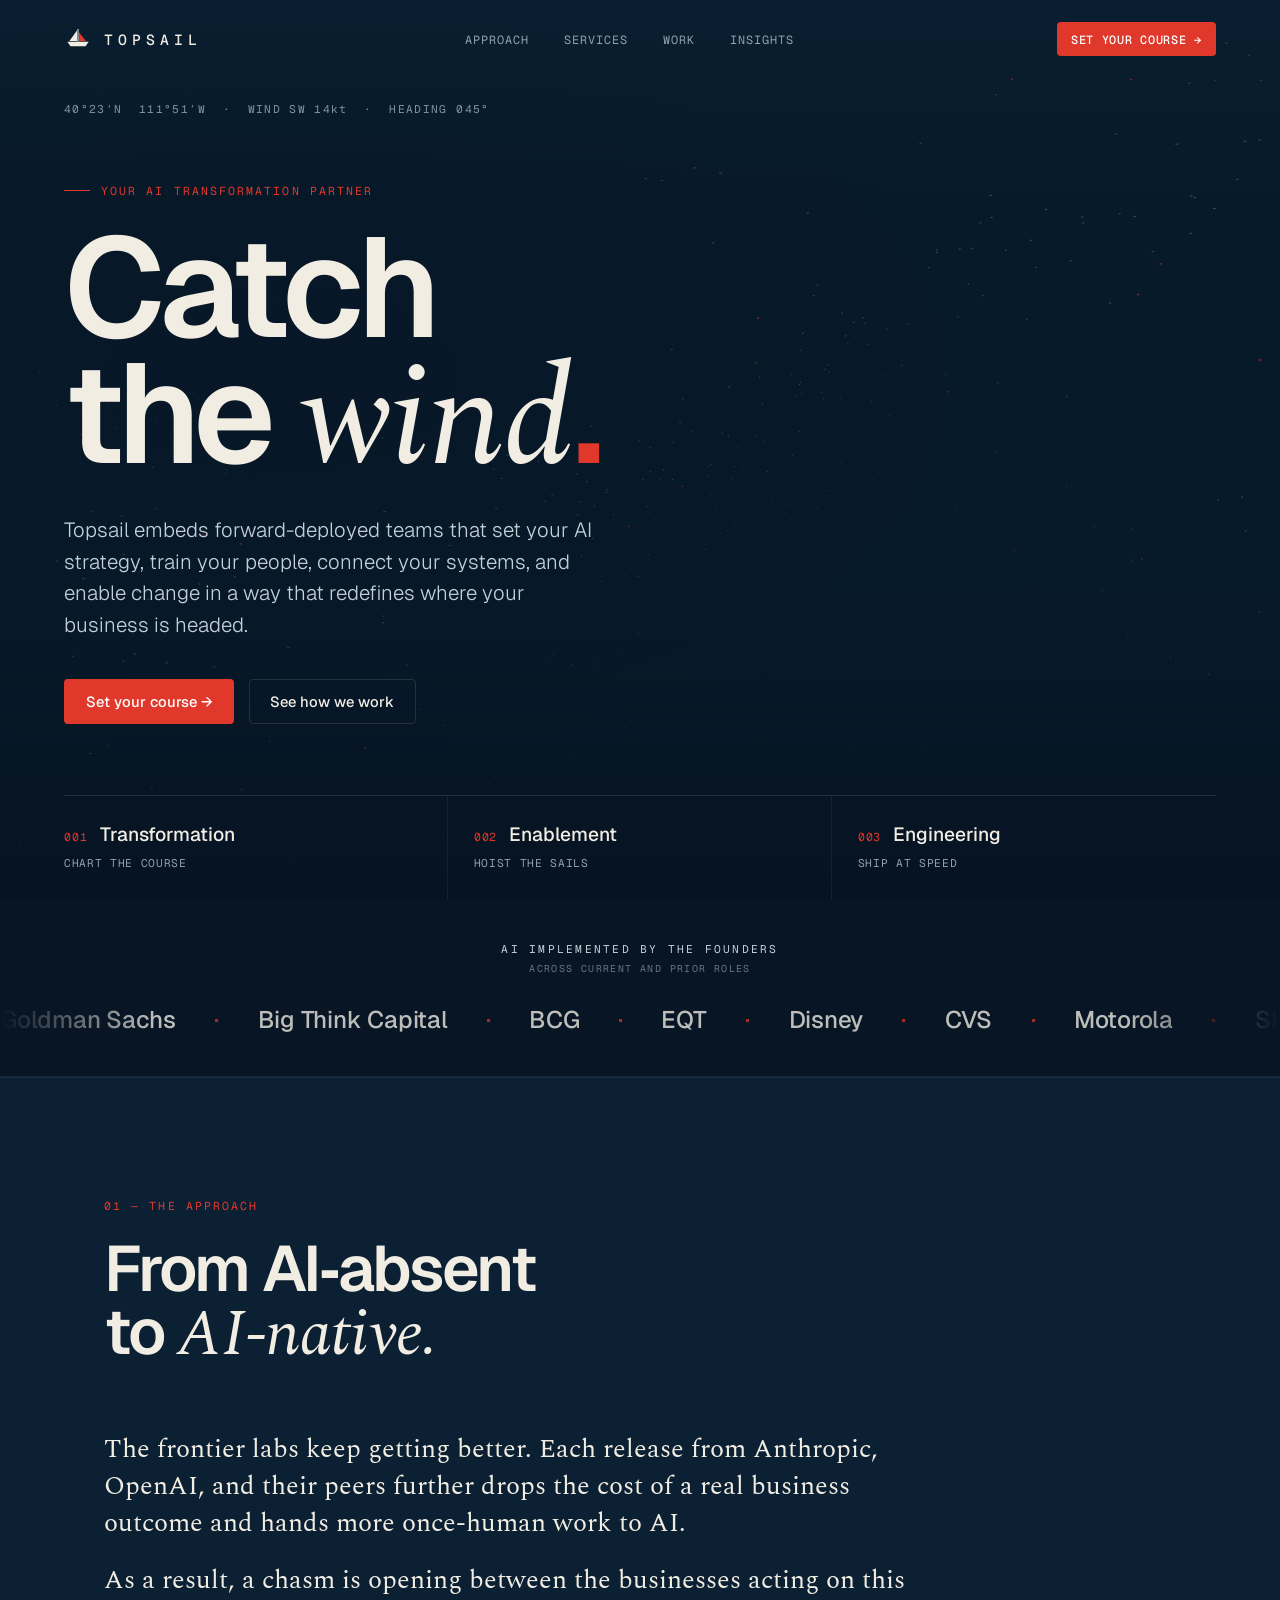
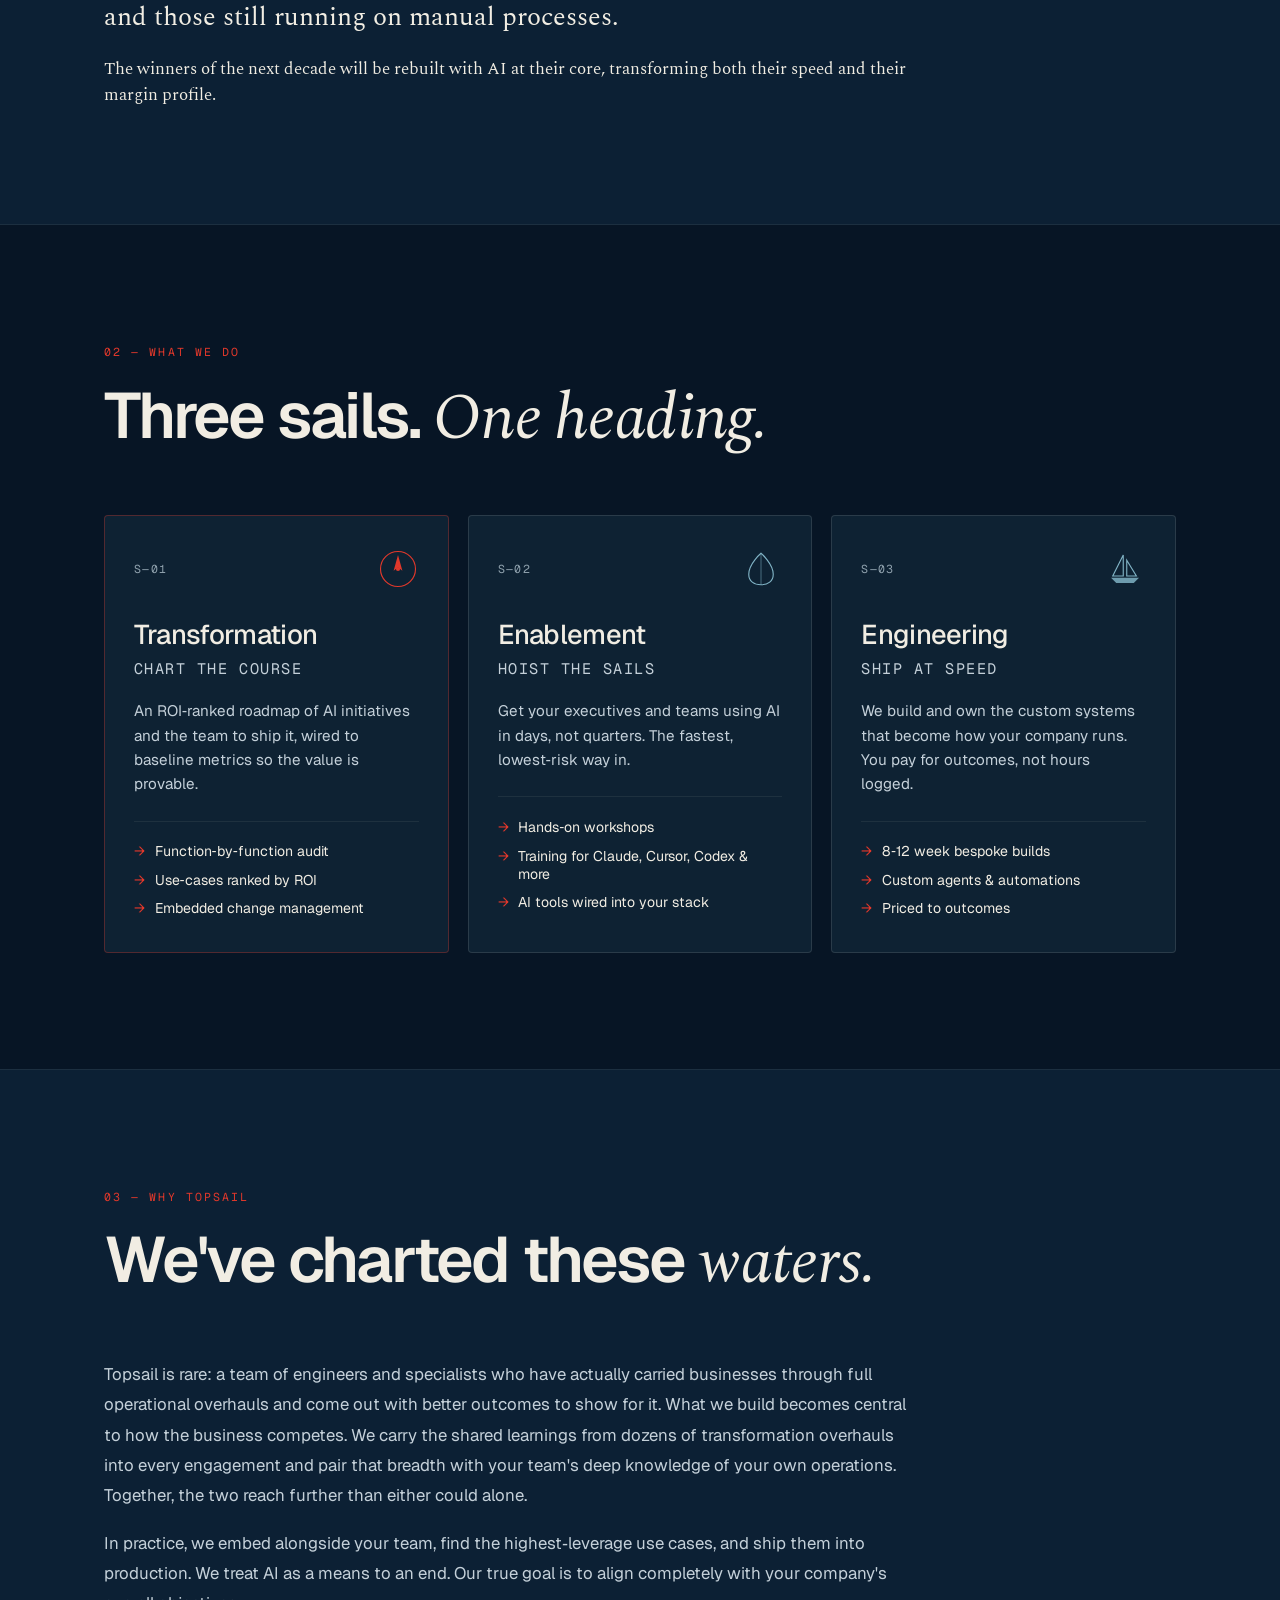
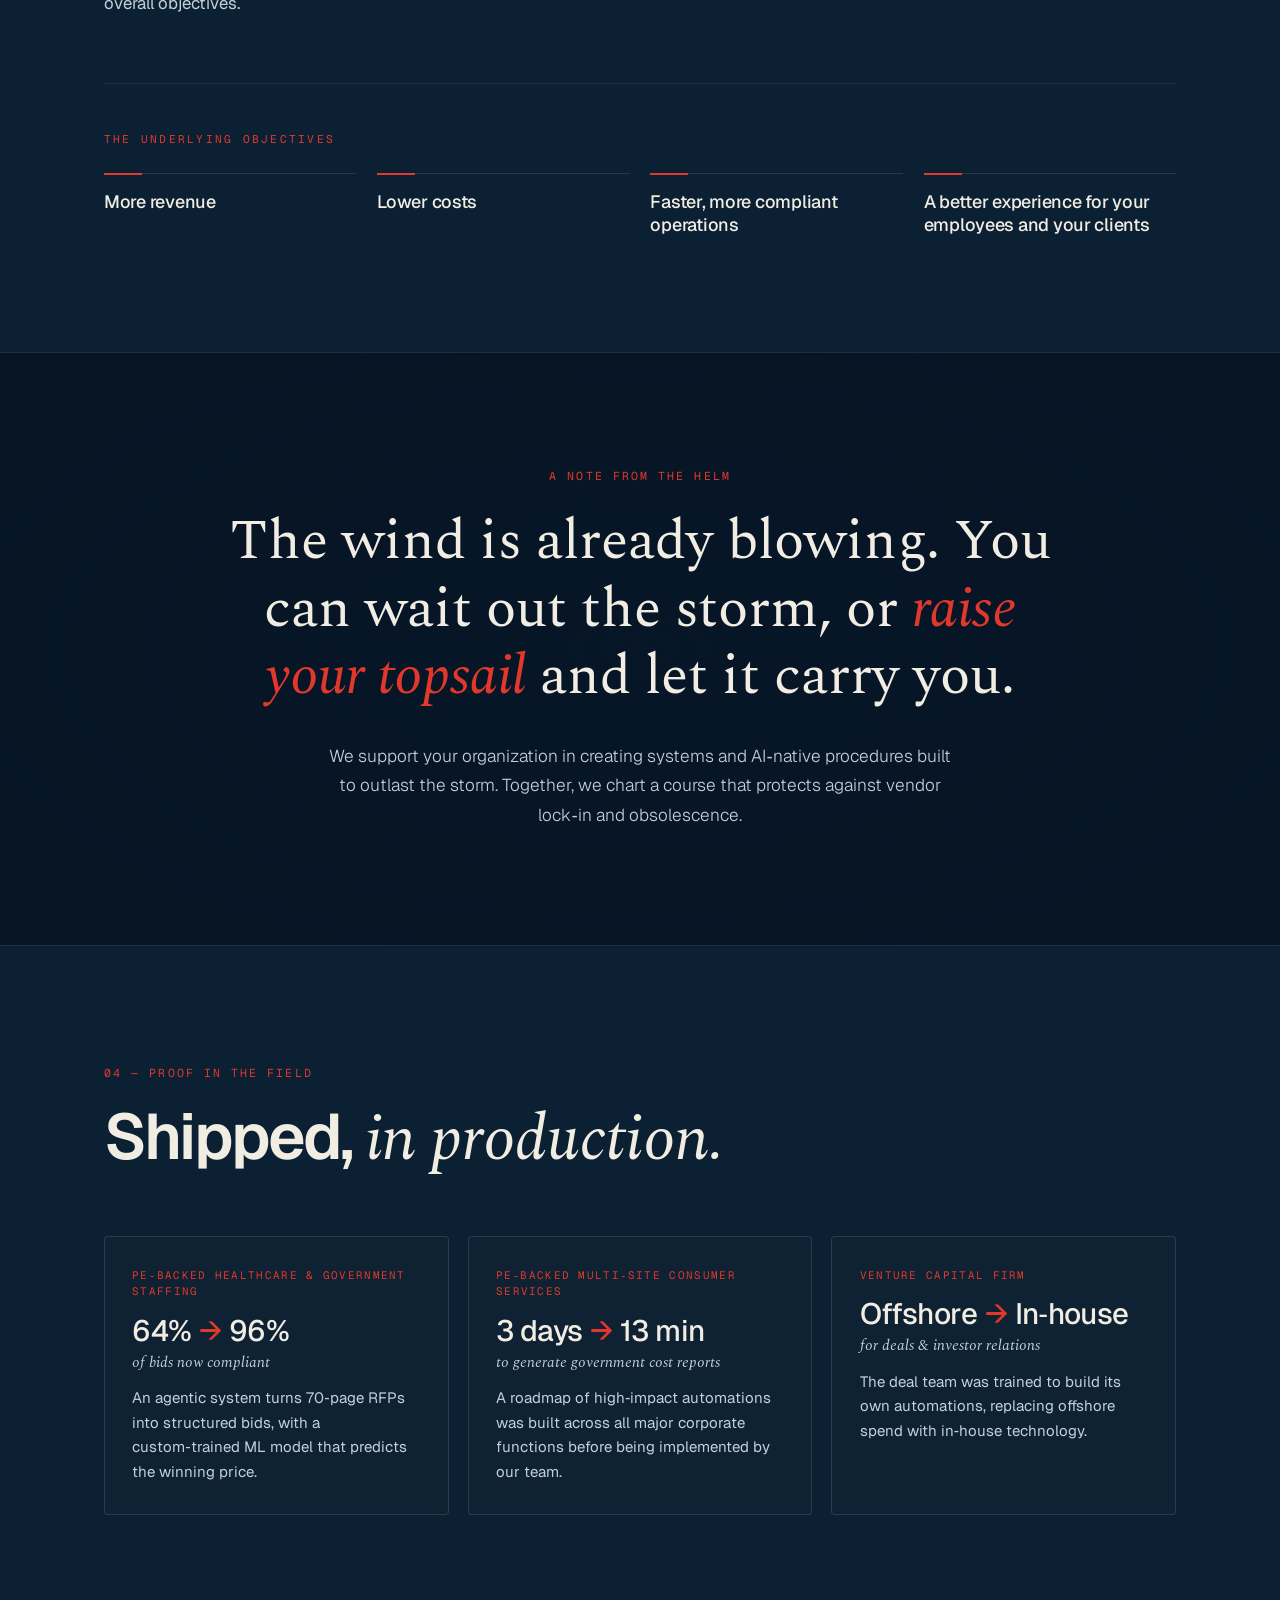
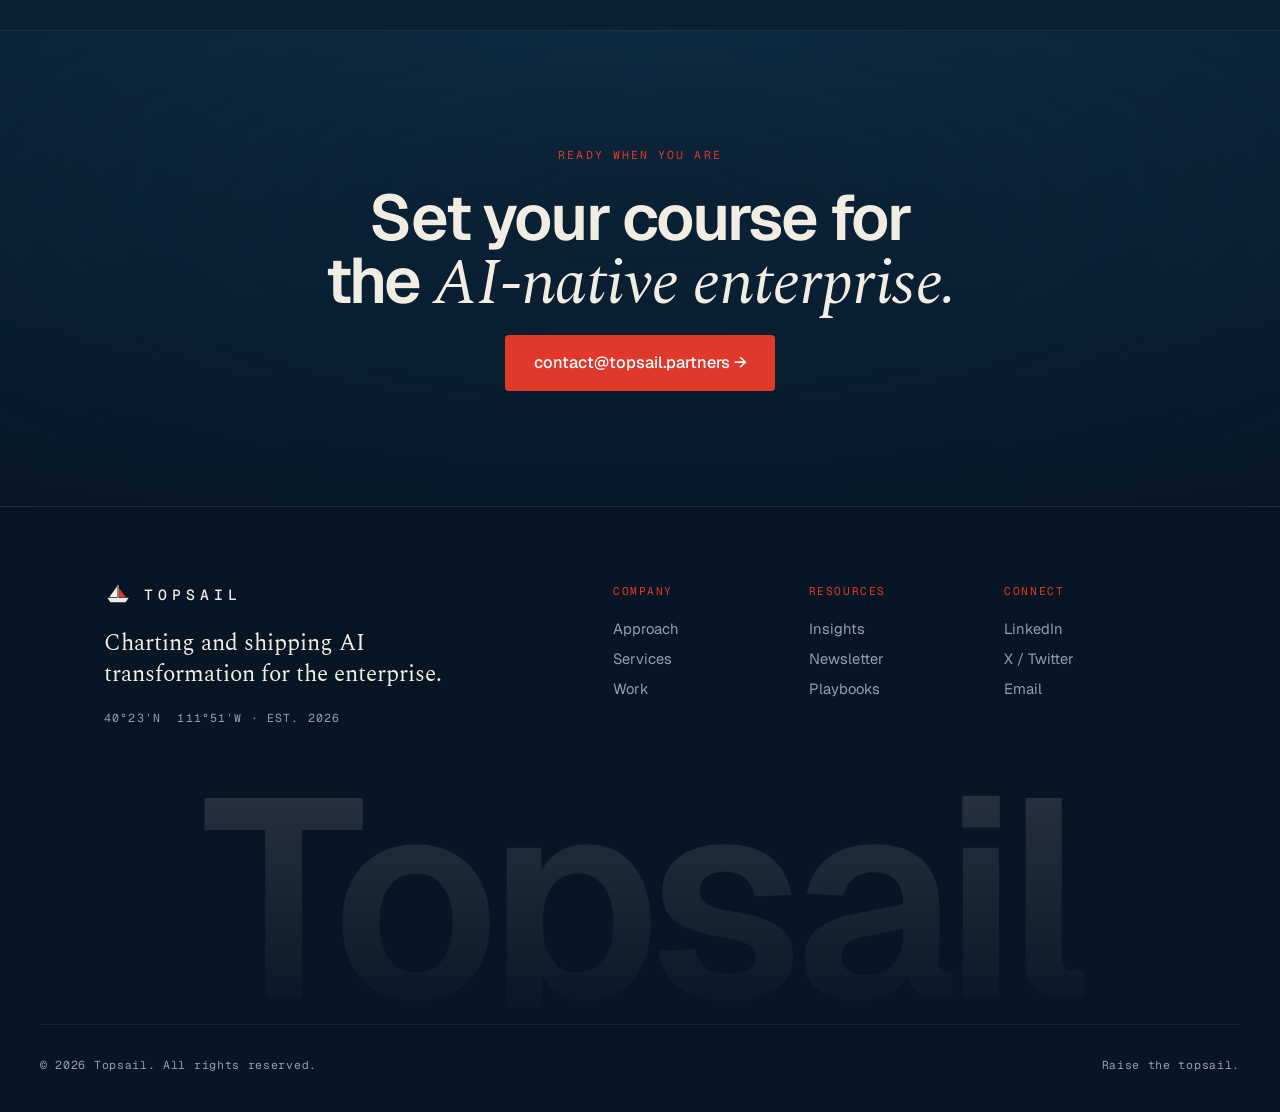
==== commit 4deae488: "Refine hero, reorder services, fix icons, soften Why Topsail - Hero subtitle: connect systems + enab" ====
--- a/index.html
+++ b/index.html
@@ -69,8 +69,8 @@
       <p class="eyebrow reveal"><span class="eyebrow__tick"></span>Your AI transformation partner</p>
       <h1 class="hero__title reveal">Catch<br/>the <span class="ital">wind</span><span class="dot">.</span></h1>
       <p class="hero__sub reveal">
-        Topsail embeds forward-deployed teams that set your AI strategy, train your people, and
-        ship the systems that redefine where your business is headed.
+        Topsail embeds forward-deployed teams that set your AI strategy, train your people, connect
+        your systems, and enable change in a way that redefines where your business is headed.
       </p>
       <div class="hero__cta reveal">
         <a href="#contact" class="btn btn--solid">Set your course →</a>
@@ -80,12 +80,12 @@
 
     <div class="hero__index" aria-hidden="true">
       <div class="hero__idx">
-        <div class="hero__idx-row"><span class="mono num">001</span><span class="name">Enablement</span></div>
+        <div class="hero__idx-row"><span class="mono num">001</span><span class="name">Transformation</span></div>
+        <span class="mono tag">Chart the course</span>
+      </div>
+      <div class="hero__idx">
+        <div class="hero__idx-row"><span class="mono num">002</span><span class="name">Enablement</span></div>
         <span class="mono tag">Hoist the sails</span>
-      </div>
-      <div class="hero__idx">
-        <div class="hero__idx-row"><span class="mono num">002</span><span class="name">Transformation</span></div>
-        <span class="mono tag">Chart the course</span>
       </div>
       <div class="hero__idx">
         <div class="hero__idx-row"><span class="mono num">003</span><span class="name">Engineering</span></div>
@@ -125,7 +125,7 @@
         </p>
         <p class="approach__lead reveal">
           As a result, a chasm is opening between the businesses acting on this and those still
-          running on manual process.
+          running on manual processes.
         </p>
         <p class="approach__lead approach__lead--sm reveal">
           The winners of the next decade will be rebuilt with AI at their core, transforming both
@@ -144,13 +144,31 @@
       </div>
 
       <div class="cards">
-        <article class="card reveal">
+        <article class="card card--accent reveal">
           <div class="card__top">
             <span class="card__idx mono">S—01</span>
             <svg viewBox="0 0 48 48" class="card__icon" aria-hidden="true">
               <circle cx="24" cy="24" r="20" fill="none" stroke="currentColor" stroke-width="1.3"/>
               <path d="M24 8 L29 26 L24 22 L19 26 Z" fill="currentColor"/>
               <circle cx="24" cy="24" r="2.4" fill="currentColor"/>
+            </svg>
+          </div>
+          <h3>Transformation</h3>
+          <p class="card__tag mono">Chart the course</p>
+          <p>An ROI&#8209;ranked roadmap of AI initiatives and the team to ship it, wired to baseline metrics so the value is provable.</p>
+          <ul class="card__list">
+            <li>Function&#8209;by&#8209;function audit</li>
+            <li>Use&#8209;cases ranked by ROI</li>
+            <li>Embedded change management</li>
+          </ul>
+        </article>
+
+        <article class="card reveal">
+          <div class="card__top">
+            <span class="card__idx mono">S—02</span>
+            <svg viewBox="0 0 48 48" class="card__icon" aria-hidden="true">
+              <path d="M24 6 C24 6 10 18 10 30 C10 38 16 42 24 42 C32 42 38 38 38 30 C38 18 24 6 24 6Z" fill="none" stroke="currentColor" stroke-width="1.3"/>
+              <path d="M24 6 L24 42" stroke="currentColor" stroke-width="1.1" opacity="0.55"/>
             </svg>
           </div>
           <h3>Enablement</h3>
@@ -160,24 +178,6 @@
             <li>Hands&#8209;on workshops</li>
             <li>Training for Claude, Cursor, Codex &amp; more</li>
             <li>AI tools wired into your stack</li>
-          </ul>
-        </article>
-
-        <article class="card card--accent reveal">
-          <div class="card__top">
-            <span class="card__idx mono">S—02</span>
-            <svg viewBox="0 0 48 48" class="card__icon" aria-hidden="true">
-              <path d="M24 6 C24 6 10 18 10 30 C10 38 16 42 24 42 C32 42 38 38 38 30 C38 18 24 6 24 6Z" fill="none" stroke="currentColor" stroke-width="1.3"/>
-              <path d="M24 6 L24 42" stroke="currentColor" stroke-width="1.1" opacity="0.55"/>
-            </svg>
-          </div>
-          <h3>Transformation</h3>
-          <p class="card__tag mono">Chart the course</p>
-          <p>An ROI&#8209;ranked roadmap of AI initiatives and the team to ship it, wired to baseline metrics so the value is provable.</p>
-          <ul class="card__list">
-            <li>Function&#8209;by&#8209;function audit</li>
-            <li>Use&#8209;cases ranked by ROI</li>
-            <li>Embedded change management</li>
           </ul>
         </article>
 
@@ -216,8 +216,9 @@
             Topsail is rare: a team of engineers and specialists who have actually carried
             businesses through full operational overhauls and come out with better outcomes to show
             for it. What we build becomes central to how the business competes. We carry the shared
-            learnings from dozens of transformation overhauls into every engagement and shape them
-            around the specifics of your operation, a vantage point no in&#8209;house team has on its own.
+            learnings from dozens of transformation overhauls into every engagement and pair that
+            breadth with your team's deep knowledge of your own operations. Together, the two reach
+            further than either could alone.
           </p>
           <p>
             In practice, we embed alongside your team, find the highest&#8209;leverage use cases,
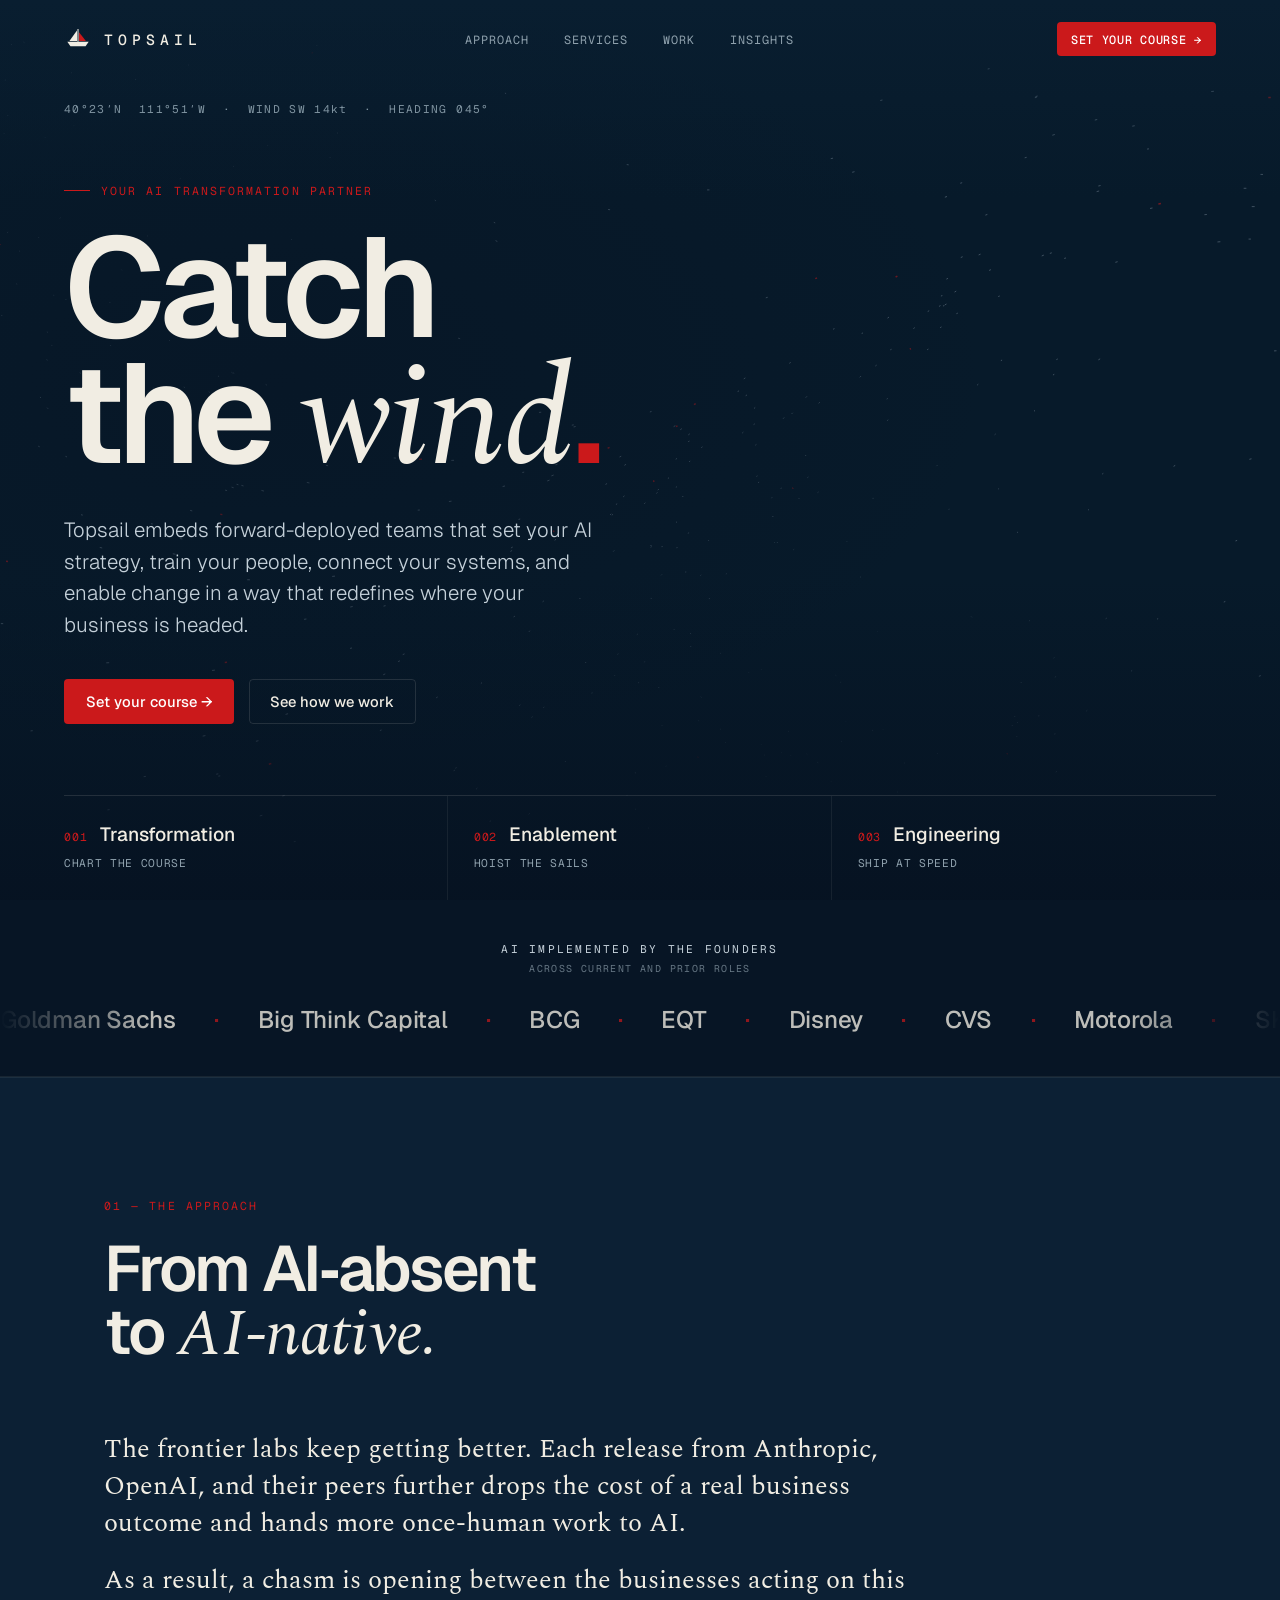
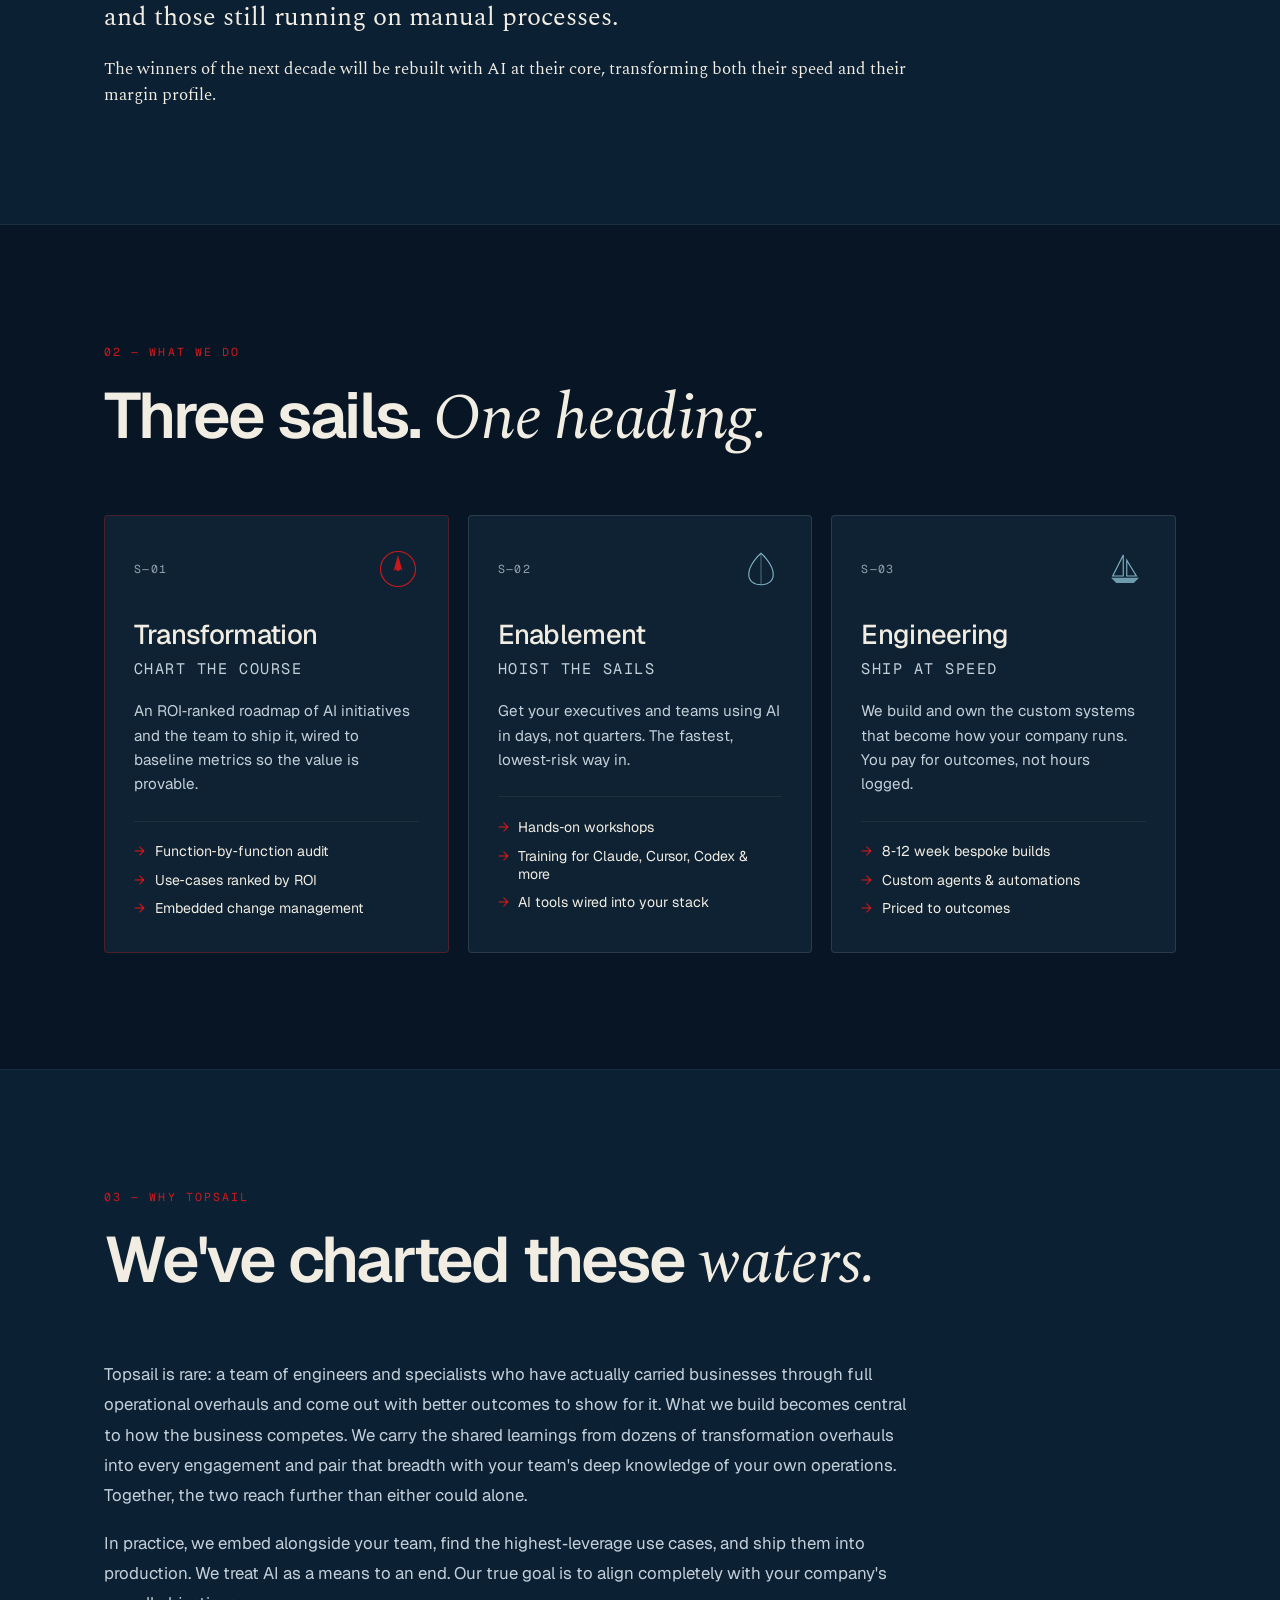
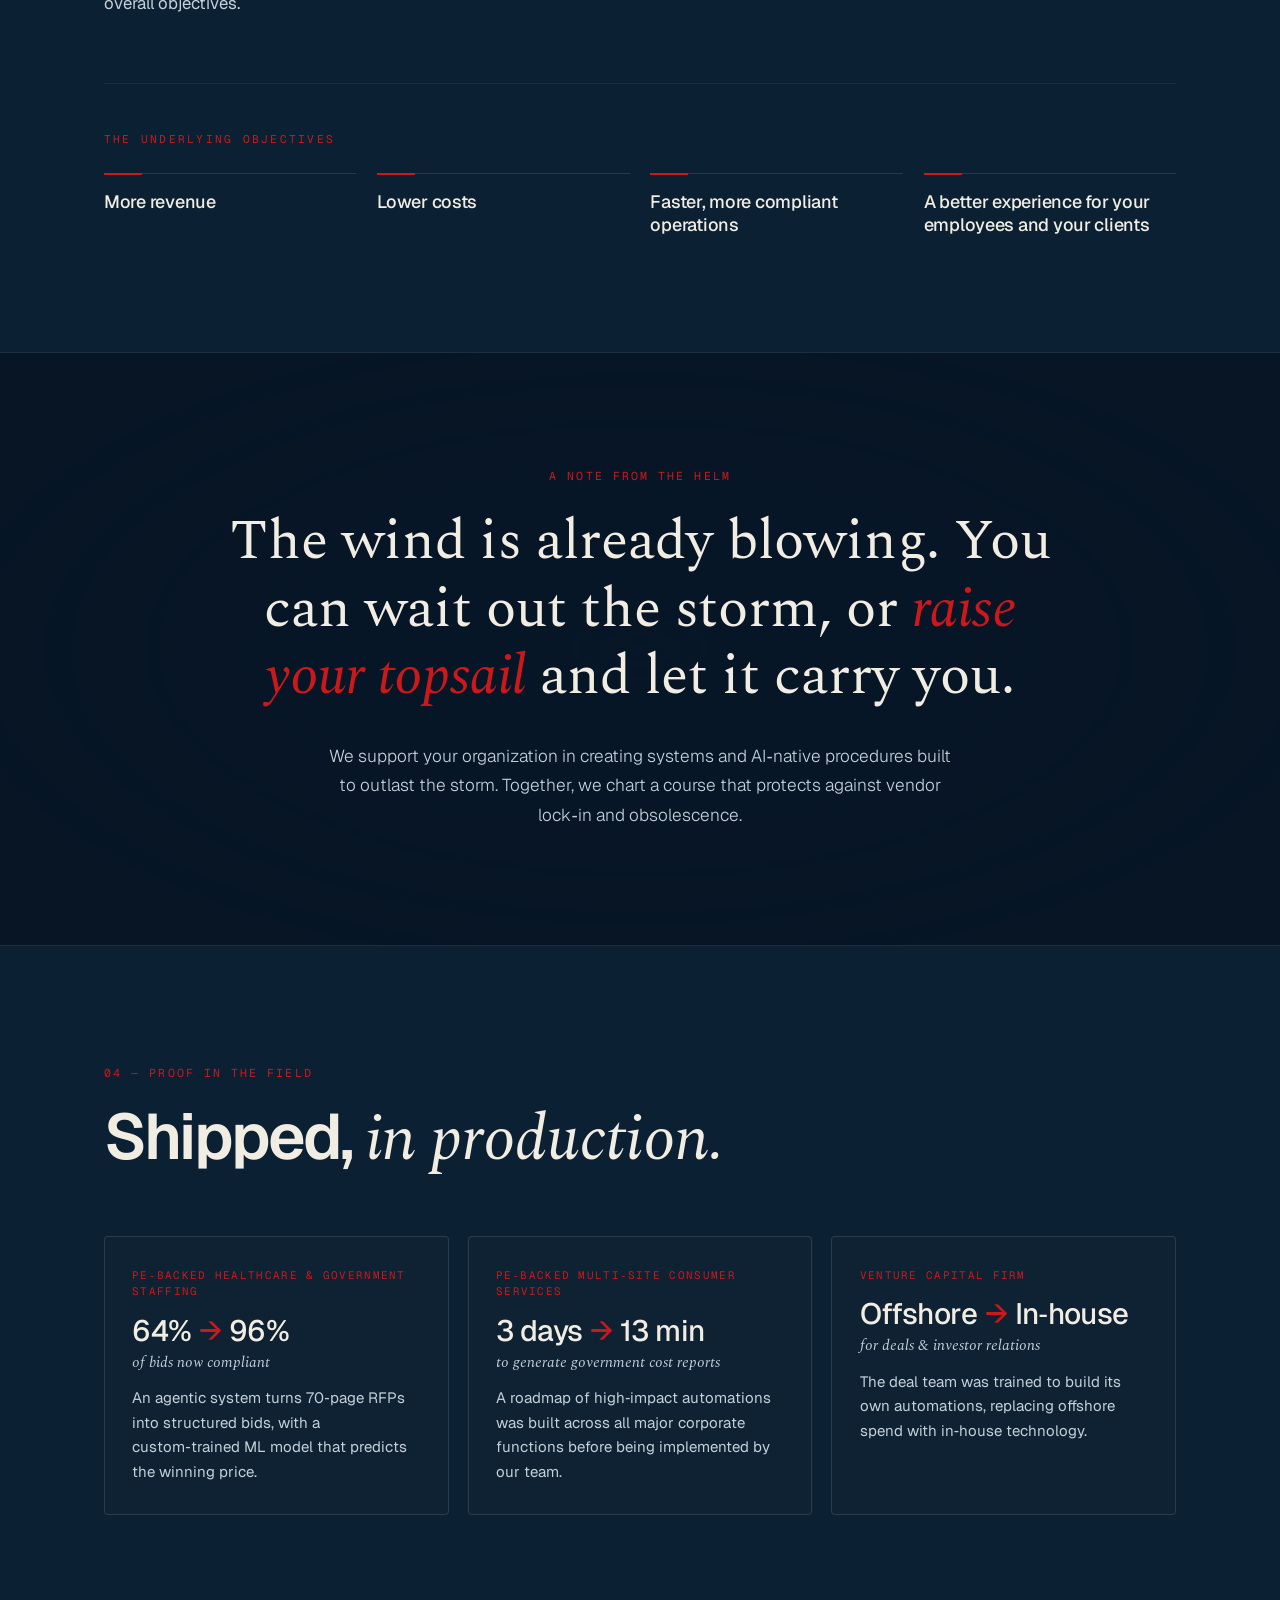
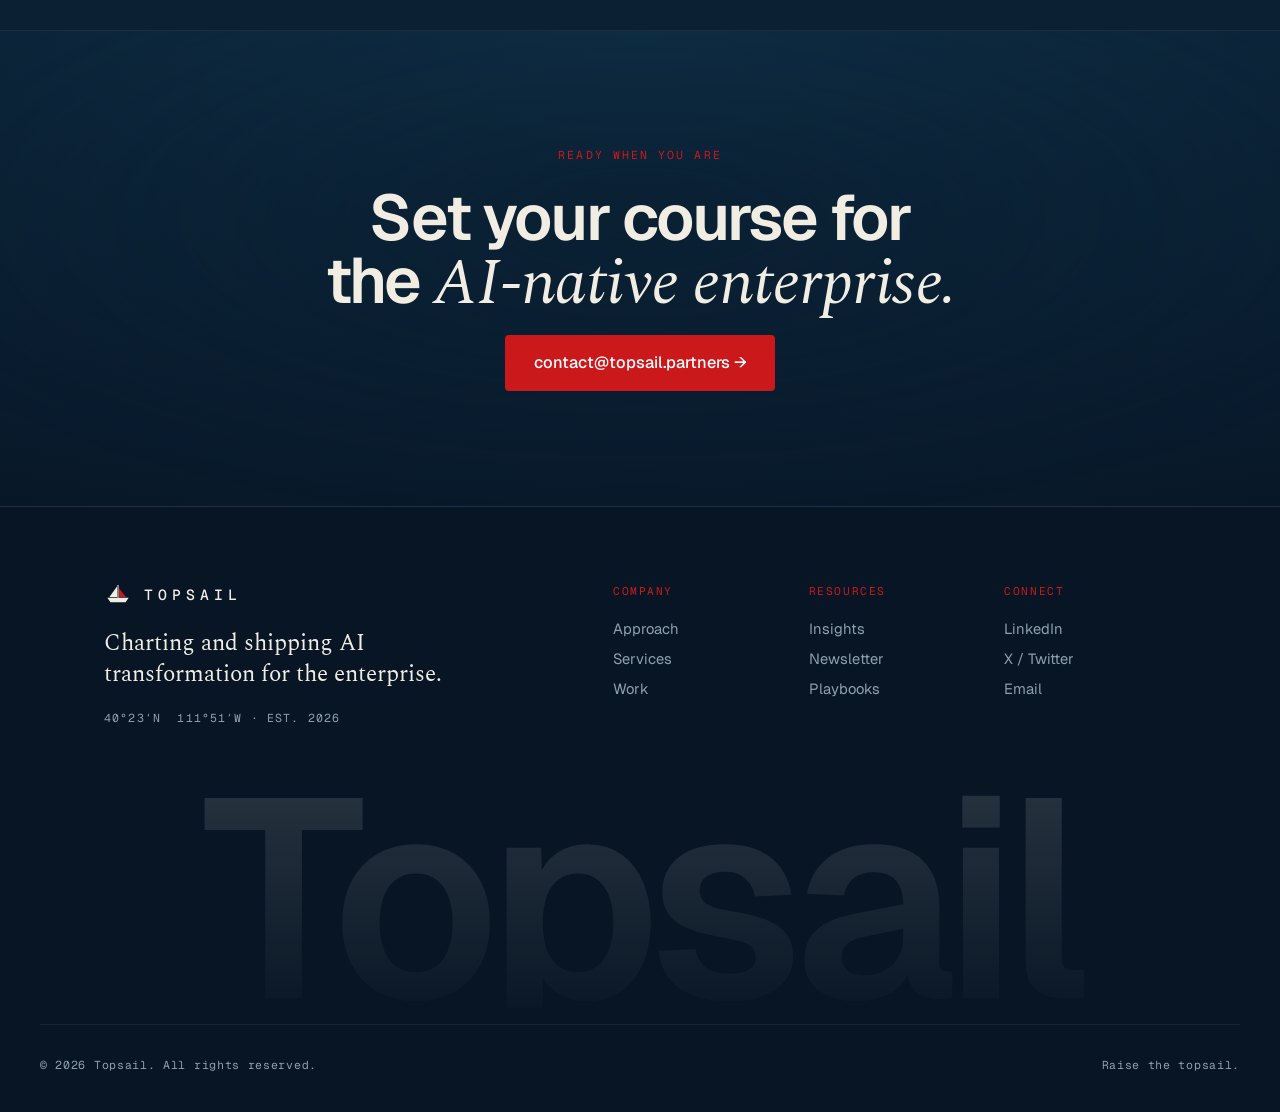
==== commit 05ef05af: "Match accent to logo red (#cb191b); add OG image for link previews - Swap signal-red accent from #e0" ====
--- a/index.html
+++ b/index.html
@@ -5,6 +5,18 @@
   <meta name="viewport" content="width=device-width, initial-scale=1.0" />
   <title>Topsail — Your AI transformation partner</title>
   <meta name="description" content="Topsail embeds forward-deployed teams to set your AI strategy, train your people, and build the systems that run your business. Outcomes in weeks, not years." />
+  <meta property="og:type" content="website" />
+  <meta property="og:site_name" content="Topsail" />
+  <meta property="og:title" content="Topsail: your outsourced AI department" />
+  <meta property="og:description" content="Forward-deployed teams that set your AI strategy, train your people, and ship the systems your business runs on." />
+  <meta property="og:url" content="https://topsail.partners/" />
+  <meta property="og:image" content="https://topsail.partners/assets/og-image.jpg" />
+  <meta property="og:image:width" content="1200" />
+  <meta property="og:image:height" content="1200" />
+  <meta name="twitter:card" content="summary_large_image" />
+  <meta name="twitter:title" content="Topsail: your outsourced AI department" />
+  <meta name="twitter:description" content="Forward-deployed teams that set your AI strategy, train your people, and ship the systems your business runs on." />
+  <meta name="twitter:image" content="https://topsail.partners/assets/og-image.jpg" />
   <link rel="preconnect" href="https://fonts.googleapis.com" />
   <link rel="preconnect" href="https://fonts.gstatic.com" crossorigin />
   <link href="https://fonts.googleapis.com/css2?family=Geist:wght@300;400;500;600;700&family=Geist+Mono:wght@400;500&family=Spectral:ital,wght@0,400;0,500;0,600;1,400;1,500;1,600&display=swap" rel="stylesheet" />
@@ -32,7 +44,7 @@
       <svg class="nav__mark" viewBox="0 0 80 64" aria-hidden="true">
         <line x1="40" y1="40" x2="40" y2="3" stroke="currentColor" stroke-width="3"/>
         <polygon points="37,7 37,38 15,38" fill="currentColor"/>
-        <polygon points="43,12 43,38 63,38" fill="#e0382b"/>
+        <polygon points="43,12 43,38 63,38" fill="#cb191b"/>
         <polygon points="9,40 71,40 62,53 18,53" fill="currentColor"/>
       </svg>
       <span class="nav__word">TOPSAIL</span>
@@ -305,7 +317,7 @@
           <svg class="nav__mark" viewBox="0 0 80 64" aria-hidden="true">
             <line x1="40" y1="40" x2="40" y2="3" stroke="currentColor" stroke-width="3"/>
             <polygon points="37,7 37,38 15,38" fill="currentColor"/>
-            <polygon points="43,12 43,38 63,38" fill="#e0382b"/>
+            <polygon points="43,12 43,38 63,38" fill="#cb191b"/>
             <polygon points="9,40 71,40 62,53 18,53" fill="currentColor"/>
           </svg>
           <span class="nav__word">TOPSAIL</span>
--- a/styles.css
+++ b/styles.css
@@ -17,7 +17,7 @@
   --warm-dimmer: #8fa1ad;/* mono labels */
   --steel:    #7f93a0;   /* faint coords */
 
-  --accent:   #e0382b;   /* signal red */
+  --accent:   #cb191b;   /* signal red */
   --accent-2: #7fb2c4;   /* faded chart blue */
 
   --line:      rgba(241, 237, 227, 0.12);
@@ -92,7 +92,7 @@
   white-space: nowrap;
 }
 .btn--solid { background: var(--accent); color: #fff; }
-.btn--solid:hover { transform: translateY(-2px); background: #f0463a; }
+.btn--solid:hover { transform: translateY(-2px); background: #e5222a; }
 .btn--ghost { border-color: var(--line); color: var(--warm); }
 .btn--ghost:hover { border-color: var(--warm-dim); transform: translateY(-2px); }
 .btn--lg { font-size: 1.02rem; padding: 1em 1.7em; }
@@ -270,12 +270,12 @@
 }
 .card::before {
   content: ""; position: absolute; inset: 0; pointer-events: none; opacity: 0;
-  background: radial-gradient(120% 80% at 50% -10%, rgba(224,56,43,.16), transparent 60%);
+  background: radial-gradient(120% 80% at 50% -10%, rgba(203,25,27,.16), transparent 60%);
   transition: opacity .35s;
 }
-.card:hover { transform: translateY(-6px); border-color: rgba(224,56,43,.45); background: var(--card-2); }
+.card:hover { transform: translateY(-6px); border-color: rgba(203,25,27,.45); background: var(--card-2); }
 .card:hover::before { opacity: 1; }
-.card--accent { border-color: rgba(224,56,43,.32); }
+.card--accent { border-color: rgba(203,25,27,.32); }
 .card__top { display: flex; align-items: center; justify-content: space-between; margin-bottom: 1.7rem; }
 .card__idx { font-size: 0.72rem; color: var(--warm-dimmer); letter-spacing: 0.12em; }
 .card__icon { width: 42px; height: 42px; color: var(--accent-2); }
@@ -298,7 +298,7 @@
 /* ---------- work ---------- */
 .work__grid { display: grid; grid-template-columns: repeat(3,1fr); gap: 1.2rem; }
 .case { background: var(--card); border: 1px solid var(--line); border-radius: var(--r); padding: 1.9rem 1.7rem; display: flex; flex-direction: column; transition: transform .3s, border-color .3s; }
-.case:hover { transform: translateY(-5px); border-color: rgba(224,56,43,.4); }
+.case:hover { transform: translateY(-5px); border-color: rgba(203,25,27,.4); }
 .case__sector { font-size: 0.68rem; letter-spacing: 0.12em; text-transform: uppercase; color: var(--accent); line-height: 1.5; }
 .case__metric { font-family: var(--f-display); font-size: clamp(1.5rem,2.3vw,1.85rem); font-weight: 500; color: var(--warm); margin: 1rem 0 0.25rem; line-height: 1.05; letter-spacing: -0.02em; }
 .case__arr { color: var(--accent); padding: 0 0.04em; }
@@ -415,7 +415,7 @@
 .cov--grid::after {
   left: 9%; top: 64%; width: 48%; height: 1.5px; background: var(--accent);
   transform: rotate(-19deg); transform-origin: left center;
-  box-shadow: 0 0 16px rgba(224,56,43,.75);
+  box-shadow: 0 0 16px rgba(203,25,27,.75);
 }
 .cov--lines { background: linear-gradient(135deg, #0f314a, #0a1b2b 75%); }
 .cov--lines::before {
@@ -434,7 +434,7 @@
 }
 .cov--rings::after {
   left: calc(72% - 5px); top: calc(34% - 5px); width: 10px; height: 10px; border-radius: 50%;
-  background: var(--accent); box-shadow: 0 0 18px rgba(224,56,43,.9);
+  background: var(--accent); box-shadow: 0 0 18px rgba(203,25,27,.9);
 }
 .cov--sail { background: linear-gradient(135deg, #123750, #0a1d2e 78%); }
 .cov--sail::before {
@@ -461,7 +461,7 @@
   border-radius: var(--r); background: var(--card);
   transition: transform .35s cubic-bezier(.2,.7,.3,1), border-color .35s, background .35s;
 }
-.ins-lead:hover { transform: translateY(-4px); border-color: rgba(224,56,43,.4); background: var(--card-2); }
+.ins-lead:hover { transform: translateY(-4px); border-color: rgba(203,25,27,.4); background: var(--card-2); }
 .ins-lead__cover { aspect-ratio: 4 / 3; min-height: 240px; }
 .ins-lead__body { padding: 0.8rem 1.4rem 0.8rem 0; }
 .post__cat { font-size: 0.68rem; letter-spacing: 0.14em; text-transform: uppercase; color: var(--accent); }
@@ -487,7 +487,7 @@
 .post { display: flex; flex-direction: column; gap: 1rem; }
 .post .post__cover { transition: transform .35s cubic-bezier(.2,.7,.3,1); }
 .post:hover .post__cover { transform: translateY(-5px); }
-.post:hover .post__cover { border-color: rgba(224,56,43,.45); }
+.post:hover .post__cover { border-color: rgba(203,25,27,.45); }
 .post__body { display: flex; flex-direction: column; gap: 0.55rem; }
 .post__title {
   font-family: var(--f-display); font-weight: 500; font-size: 1.18rem;
@@ -495,7 +495,7 @@
   transition: color .2s;
 }
 .post:hover .post__title { color: #fff; }
-.post:hover .post__title { text-decoration: underline; text-decoration-color: rgba(224,56,43,.5); text-underline-offset: 3px; }
+.post:hover .post__title { text-decoration: underline; text-decoration-color: rgba(203,25,27,.5); text-underline-offset: 3px; }
 
 /* ---------- subscribe band ---------- */
 .ins-sub__inner { display: grid; grid-template-columns: 1.1fr 1fr; gap: clamp(2rem, 5vw, 4rem); align-items: center; }
@@ -556,7 +556,7 @@
   background: linear-gradient(100deg,
     transparent 40%,
     rgba(180, 205, 220, 0.08) 46%,
-    rgba(224, 56, 43, 0.16) 50%,
+    rgba(203, 25, 27, 0.16) 50%,
     rgba(180, 205, 220, 0.08) 54%,
     transparent 60%);
 }
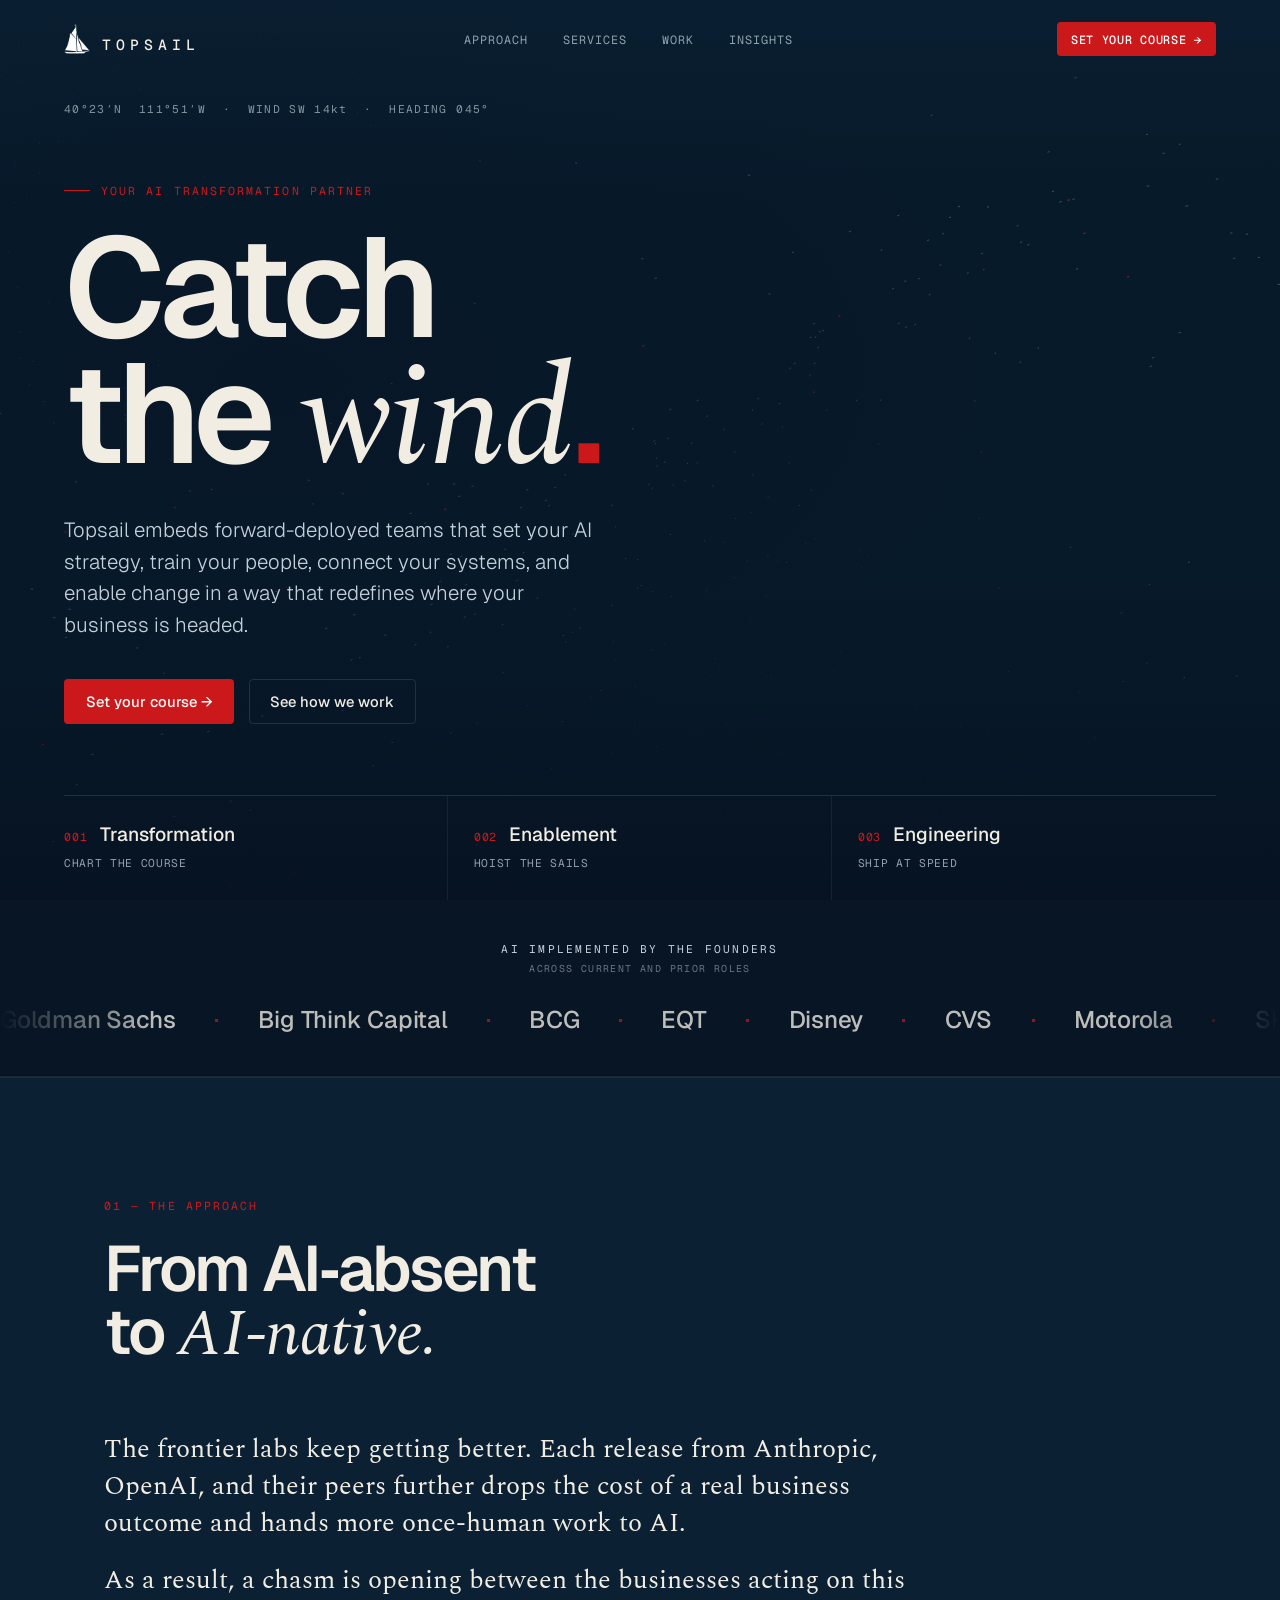
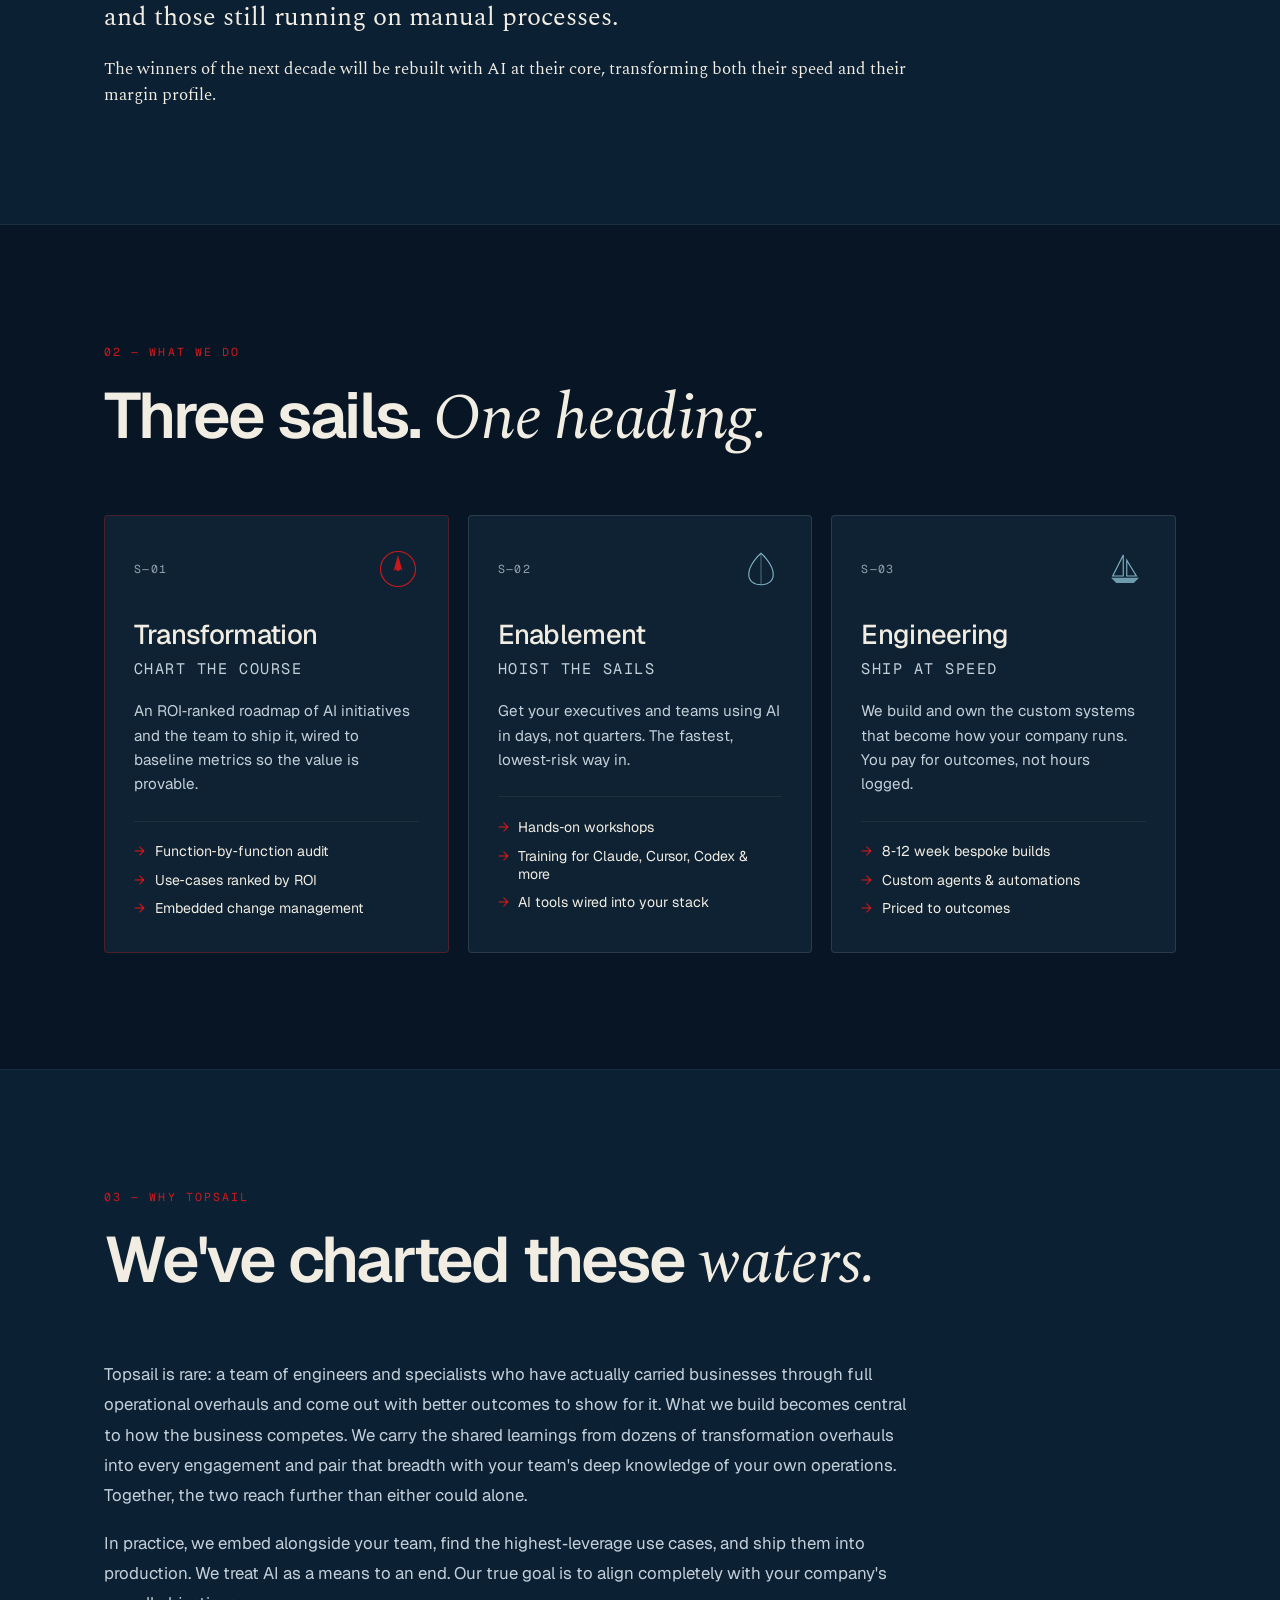
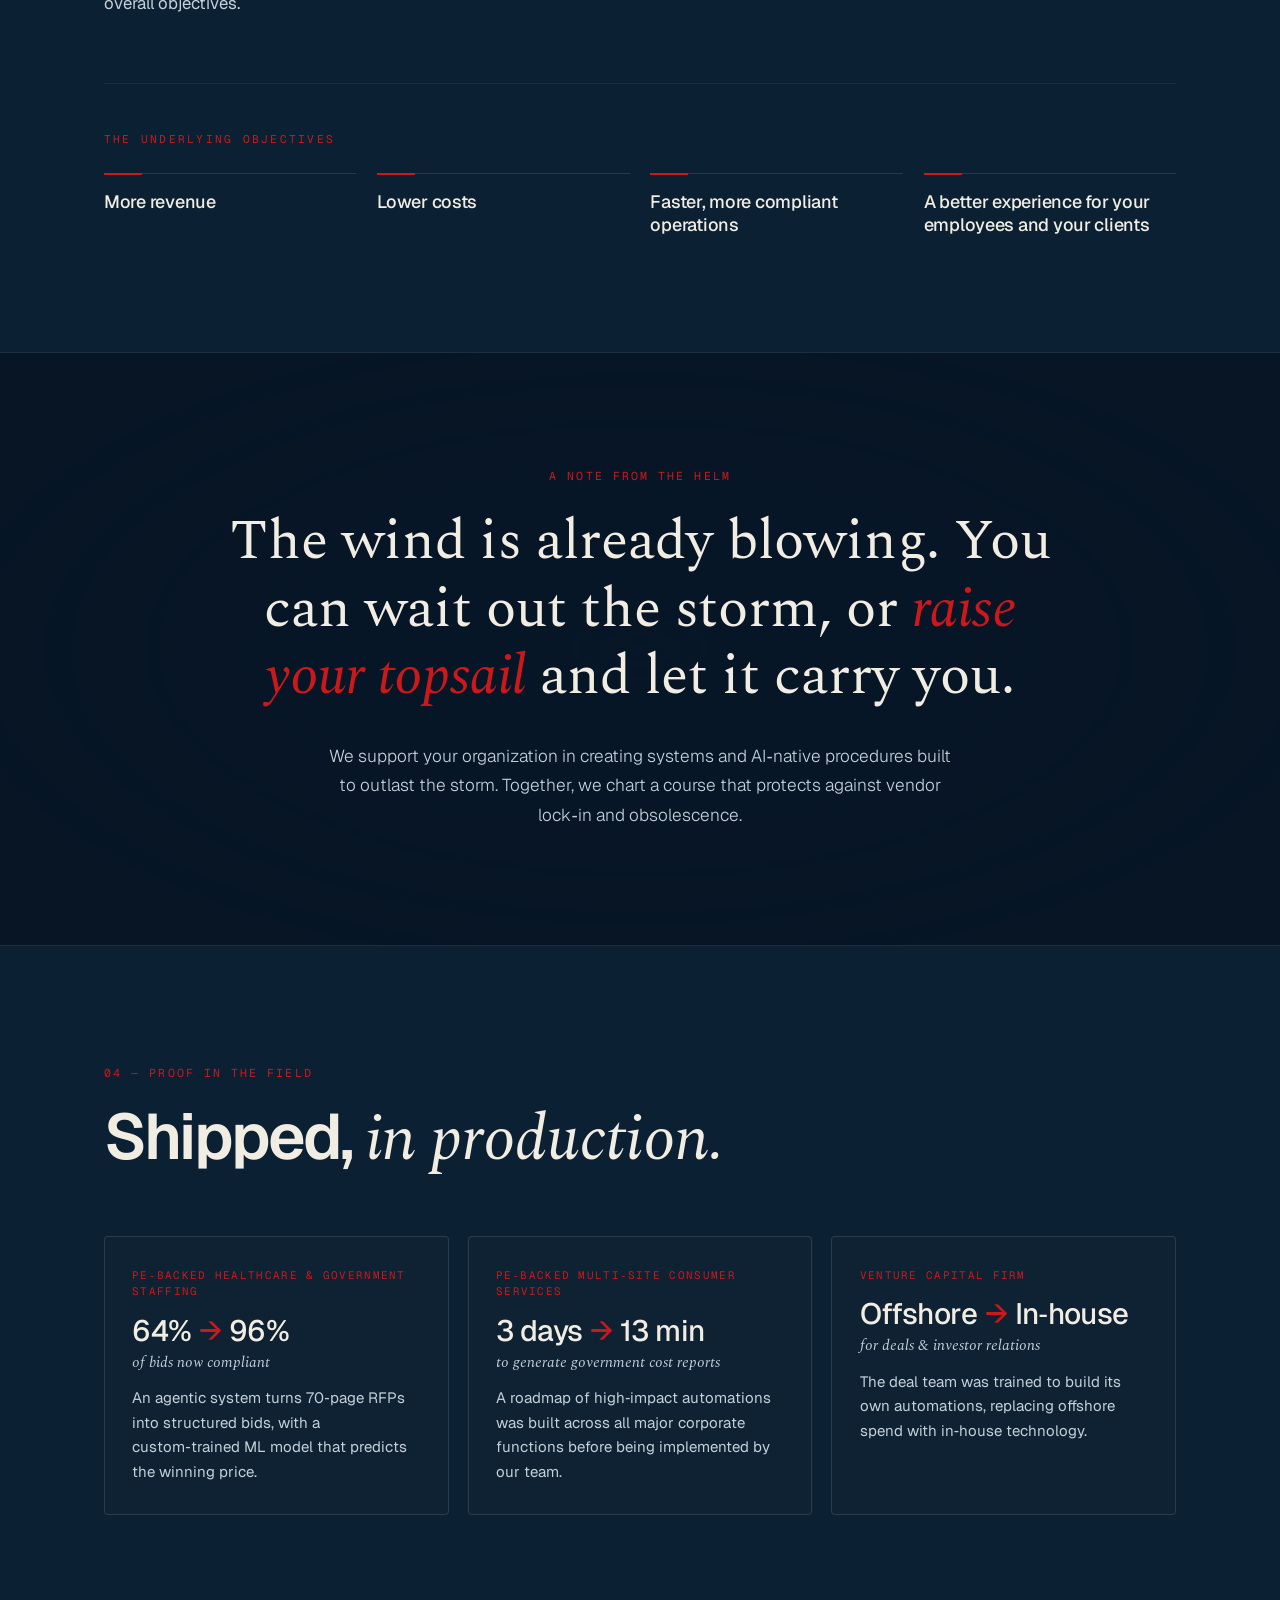
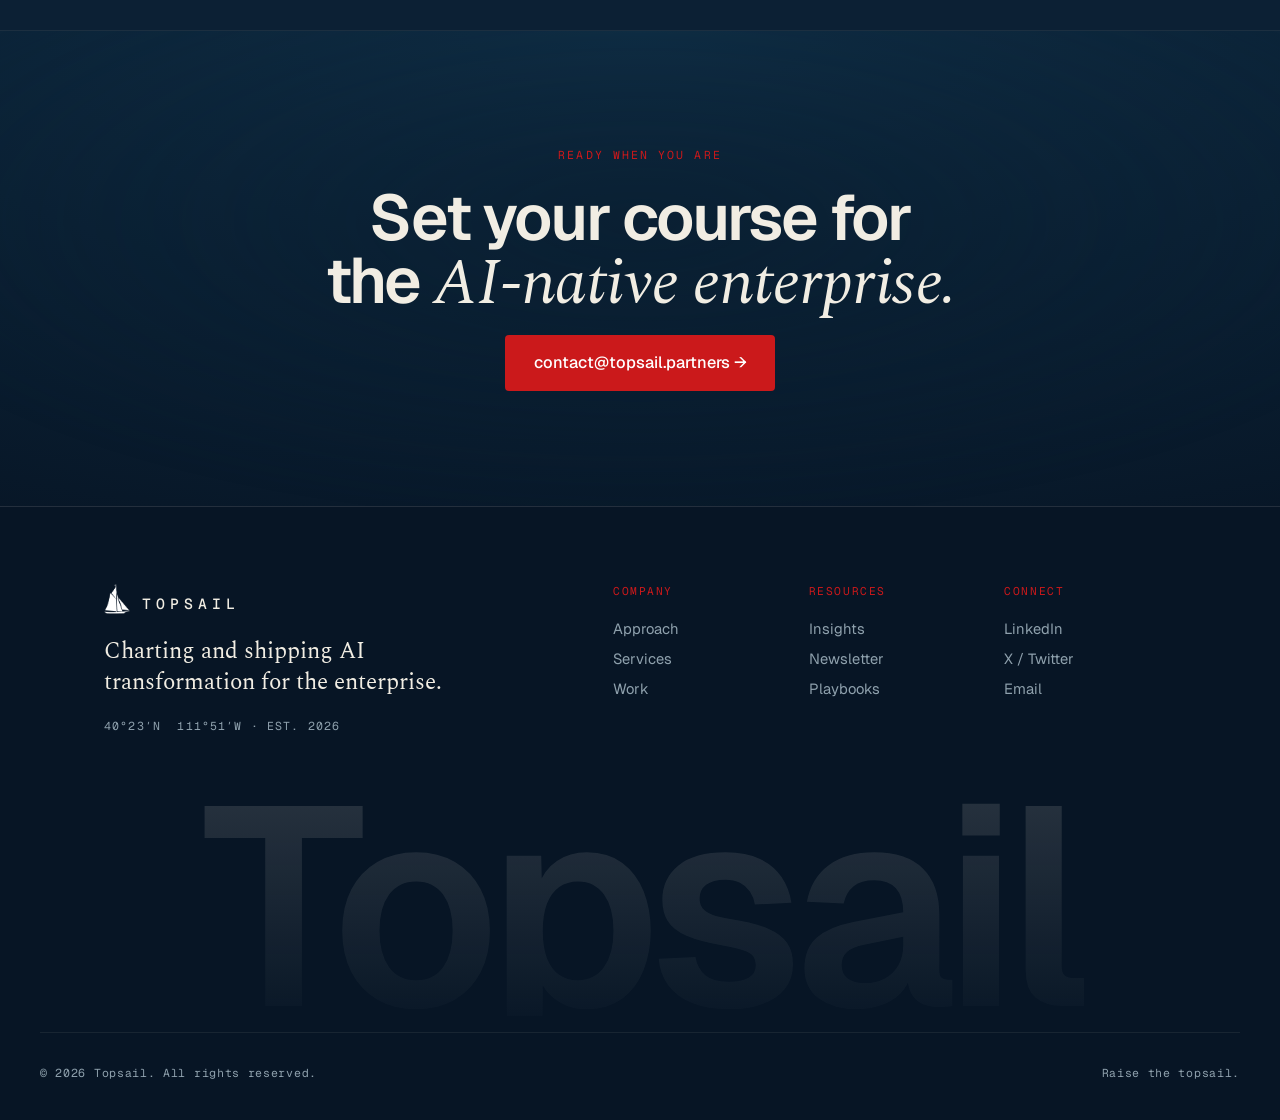
==== commit 1fd0538c: "Brand mark: swap geometric sail for the white boat logo - Use solid white boat (from logo) as the na" ====
--- a/index.html
+++ b/index.html
@@ -41,12 +41,7 @@
   <!-- ===== NAV ===== -->
   <header class="nav" id="nav">
     <a class="nav__brand" href="#top" aria-label="Topsail home">
-      <svg class="nav__mark" viewBox="0 0 80 64" aria-hidden="true">
-        <line x1="40" y1="40" x2="40" y2="3" stroke="currentColor" stroke-width="3"/>
-        <polygon points="37,7 37,38 15,38" fill="currentColor"/>
-        <polygon points="43,12 43,38 63,38" fill="#cb191b"/>
-        <polygon points="9,40 71,40 62,53 18,53" fill="currentColor"/>
-      </svg>
+      <img class="nav__mark" src="assets/boat-white.png" alt="Topsail" aria-hidden="true" />
       <span class="nav__word">TOPSAIL</span>
     </a>
     <nav class="nav__links" aria-label="Primary">
@@ -314,12 +309,7 @@
     <div class="wrap footer__top">
       <div class="footer__col">
         <a class="footer__brand" href="#top">
-          <svg class="nav__mark" viewBox="0 0 80 64" aria-hidden="true">
-            <line x1="40" y1="40" x2="40" y2="3" stroke="currentColor" stroke-width="3"/>
-            <polygon points="37,7 37,38 15,38" fill="currentColor"/>
-            <polygon points="43,12 43,38 63,38" fill="#cb191b"/>
-            <polygon points="9,40 71,40 62,53 18,53" fill="currentColor"/>
-          </svg>
+          <img class="nav__mark" src="assets/boat-white.png" alt="Topsail" aria-hidden="true" />
           <span class="nav__word">TOPSAIL</span>
         </a>
         <p class="footer__lede">Charting and shipping AI transformation for the enterprise.</p>
--- a/styles.css
+++ b/styles.css
@@ -115,8 +115,8 @@
   padding-block: 0.95rem;
 }
 .nav__brand, .footer__brand { display: flex; align-items: center; gap: 12px; color: var(--warm); }
-.nav__mark { width: 28px; height: 22px; }
-.nav__word { font-family: var(--f-mono); font-size: 0.92rem; letter-spacing: 0.34em; font-weight: 500; }
+.nav__mark { height: 30px; width: auto; }
+.nav__word { font-family: var(--f-mono); font-size: 0.92rem; letter-spacing: 0.34em; font-weight: 500; transform: translateY(5px); }
 .nav__links { display: flex; gap: 2.2rem; }
 .nav__links a {
   font-family: var(--f-mono); font-size: 0.74rem; letter-spacing: 0.08em; text-transform: uppercase;
